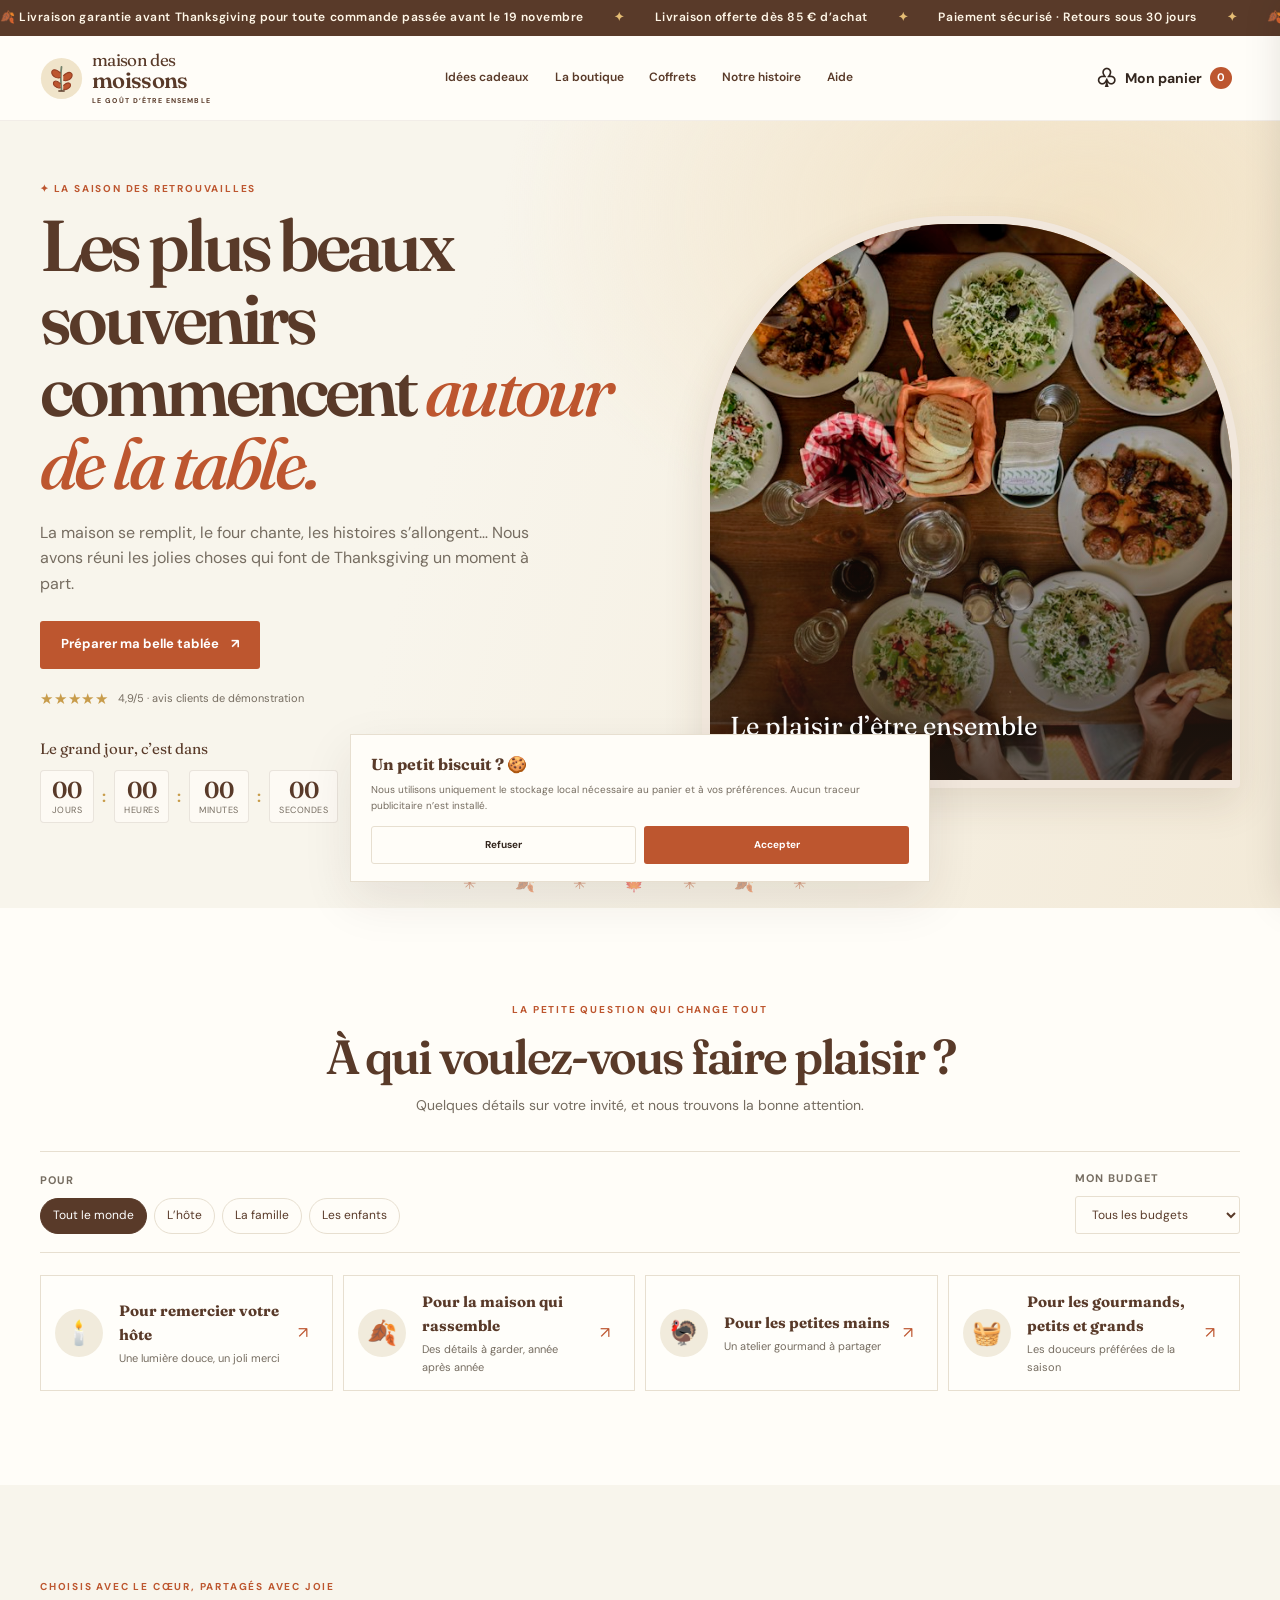
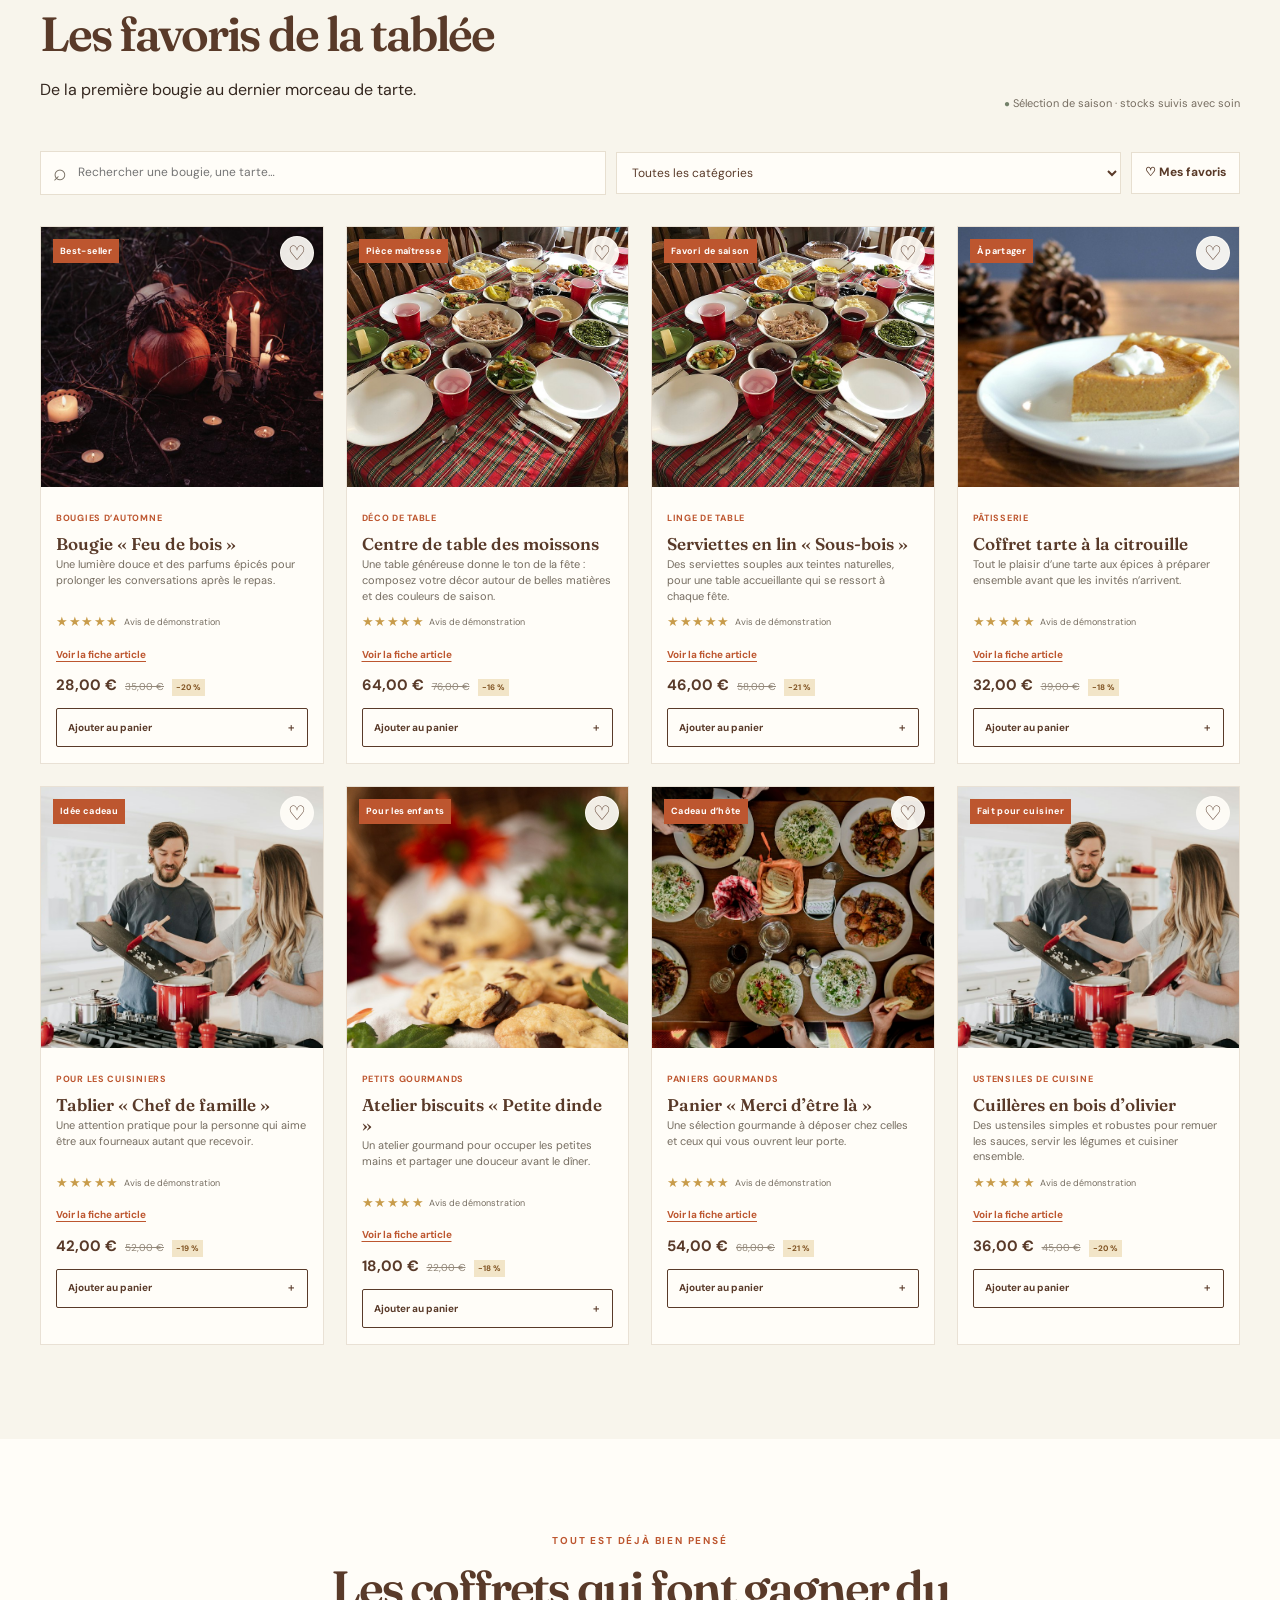
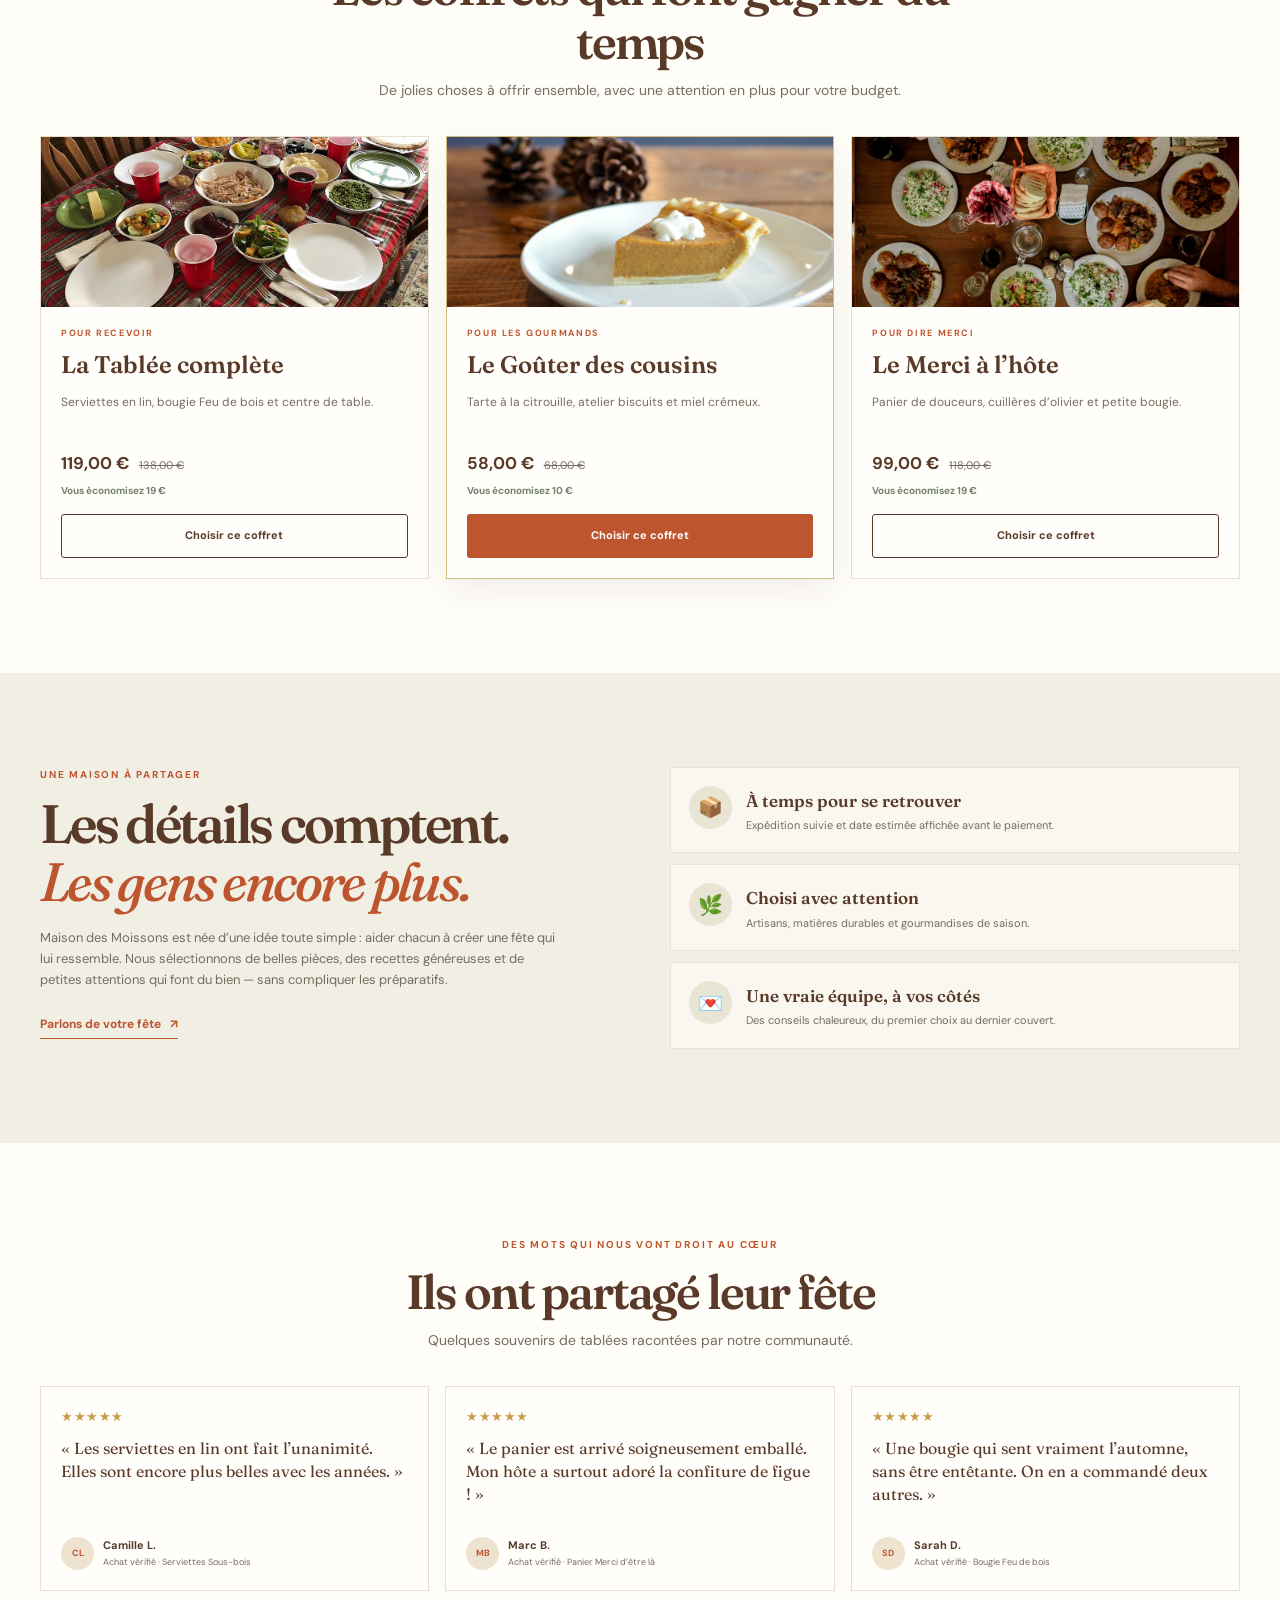
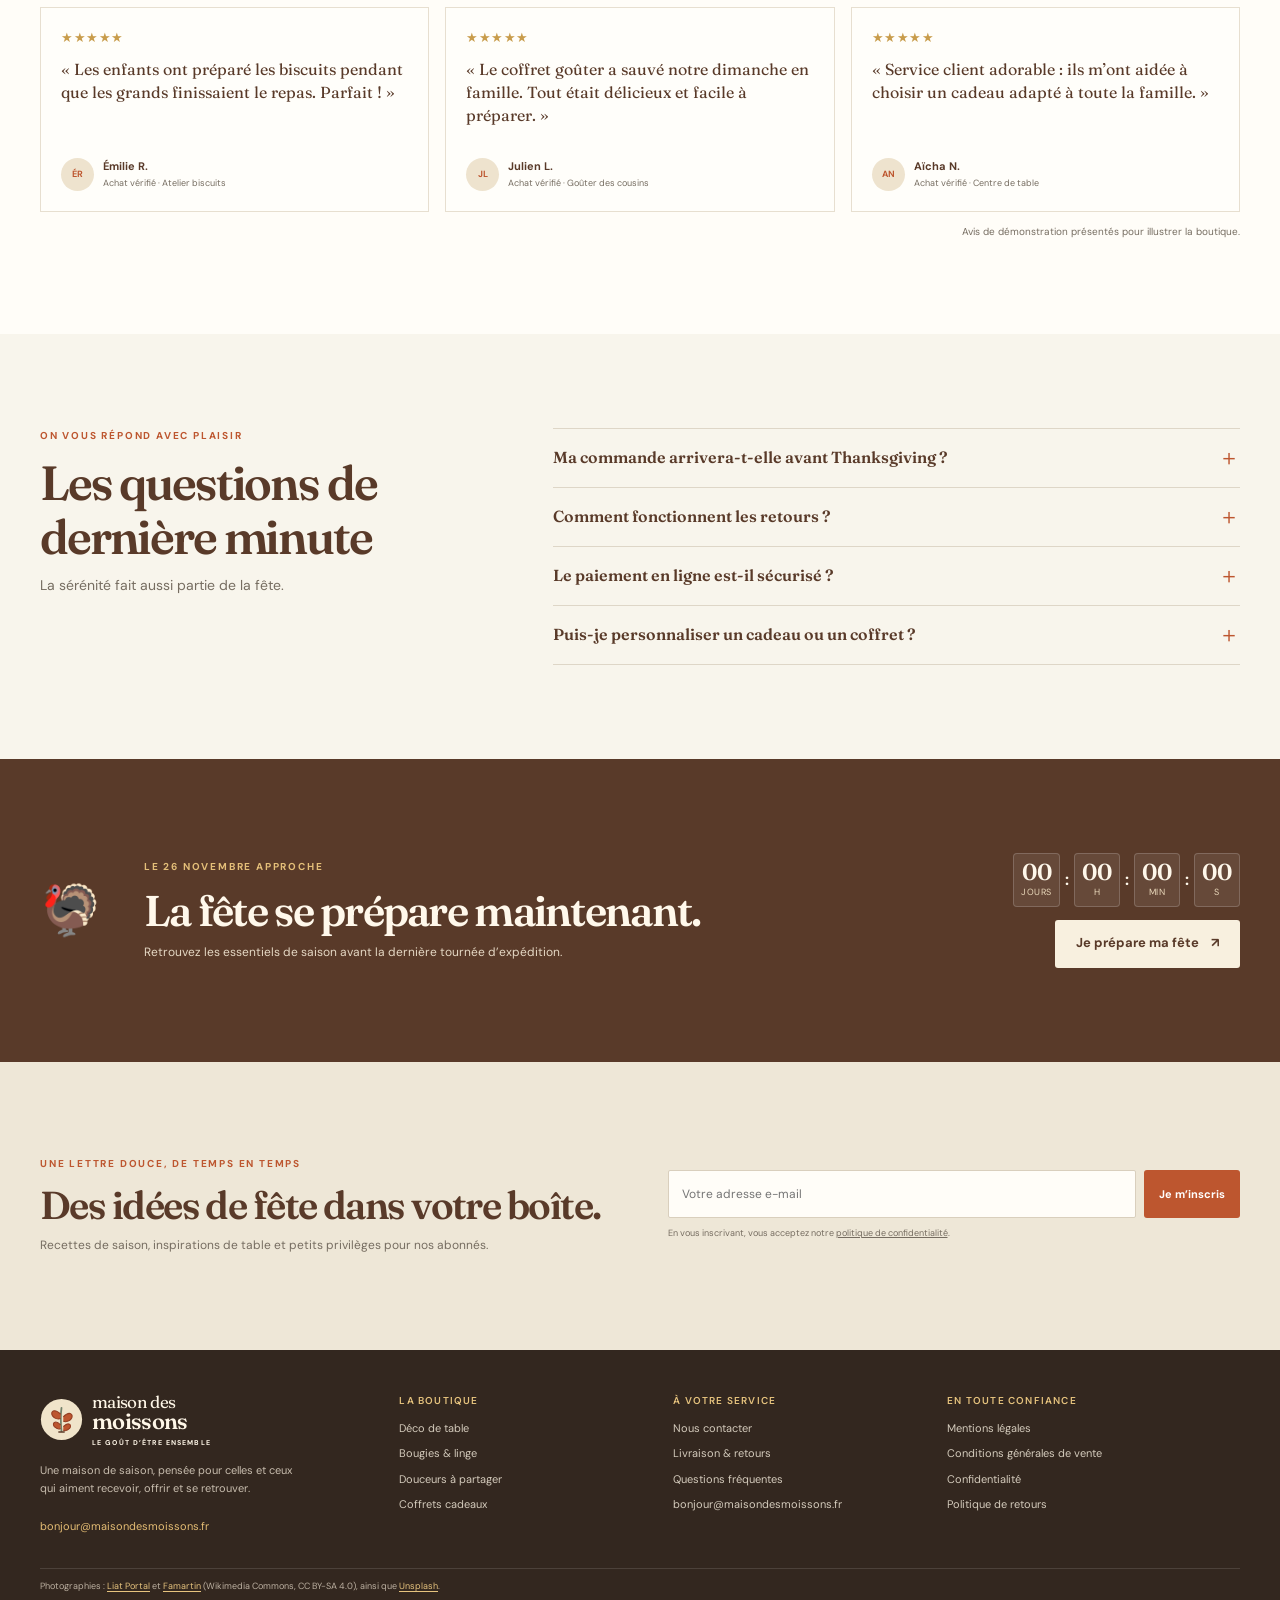
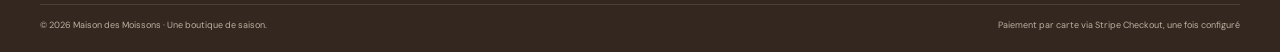
==== index.html @ 3fbe3203 "Site Thanksgiving 1 Co-authored-by: Copilot App <223556219+Copilot@users.noreply.github.com>" ====
<!doctype html>
<html lang="fr">
<head>
  <meta charset="utf-8">
  <meta name="viewport" content="width=device-width, initial-scale=1">
  <meta name="theme-color" content="#f8f5ec">
  <title>Maison des Moissons — Tout pour une belle tablée de Thanksgiving</title>
  <meta name="description" content="Décoration de table, bougies, douceurs et cadeaux d’hôte pour un Thanksgiving chaleureux. Composez votre belle tablée avec Maison des Moissons.">
  <meta property="og:type" content="website">
  <meta property="og:locale" content="fr_FR">
  <meta property="og:title" content="Maison des Moissons — Thanksgiving se fête ensemble">
  <meta property="og:description" content="Les jolies attentions, les saveurs d’automne et tout le plaisir de se retrouver autour de la table.">
  <meta property="og:image" content="assets/images/thanksgiving/repas-partage.jpg">
  <link rel="icon" href="assets/images/logo/moissons.svg" type="image/svg+xml">
  <link rel="preconnect" href="https://fonts.googleapis.com">
  <link rel="preconnect" href="https://fonts.gstatic.com" crossorigin>
  <link href="https://fonts.googleapis.com/css2?family=DM+Sans:wght@400;500;600;700&family=Fraunces:opsz,wght@9..144,500;9..144,600;9..144,700&display=swap" rel="stylesheet">
  <link rel="stylesheet" href="assets/css/style.css">
  <script src="assets/js/catalog.js" defer></script>
  <script src="assets/js/script.js" defer></script>
</head>
<body>
  <a class="skip-link" href="#contenu">Aller au contenu</a>

  <div class="announcement" aria-label="Informations de livraison">
    <div class="announcement-track">
      <span>🍂 Livraison garantie avant Thanksgiving pour toute commande passée avant le 19 novembre</span><span aria-hidden="true">✦</span>
      <span>Livraison offerte dès 85 € d’achat</span><span aria-hidden="true">✦</span>
      <span>Paiement sécurisé · Retours sous 30 jours</span><span aria-hidden="true">✦</span>
      <span>🍂 Livraison garantie avant Thanksgiving pour toute commande passée avant le 19 novembre</span><span aria-hidden="true">✦</span>
      <span>Livraison offerte dès 85 € d’achat</span><span aria-hidden="true">✦</span>
      <span>Paiement sécurisé · Retours sous 30 jours</span><span aria-hidden="true">✦</span>
    </div>
  </div>

  <header class="site-header">
    <div class="header-inner wrap">
      <a class="brand" href="index.html" aria-label="Maison des Moissons, accueil">
        <img src="assets/images/logo/moissons.svg" alt="" width="42" height="42">
        <span class="brand-name">maison des <strong>moissons</strong><small>LE GOÛT D’ÊTRE ENSEMBLE</small></span>
      </a>
      <button class="menu-toggle icon-button" type="button" aria-label="Ouvrir le menu" aria-expanded="false" aria-controls="main-nav">☰</button>
      <nav class="main-nav" id="main-nav" aria-label="Navigation principale">
        <a href="#guide">Idées cadeaux</a>
        <a href="#boutique">La boutique</a>
        <a href="#coffrets">Coffrets</a>
        <a href="#histoire">Notre histoire</a>
        <a href="#faq">Aide</a>
      </nav>
      <button class="cart-trigger" type="button" data-open-cart aria-label="Ouvrir le panier, 0 article">
        <span aria-hidden="true">♧</span><span class="cart-label">Mon panier</span><span class="cart-count" data-cart-count>0</span>
      </button>
    </div>
  </header>

  <main id="contenu">
    <section class="hero section-space" aria-labelledby="hero-title">
      <div class="hero-inner wrap">
        <div class="hero-copy">
          <p class="eyebrow"><span aria-hidden="true">✦</span> LA SAISON DES RETROUVAILLES</p>
          <h1 id="hero-title">Les plus beaux souvenirs commencent <em>autour de la table.</em></h1>
          <p class="hero-lede">La maison se remplit, le four chante, les histoires s’allongent… Nous avons réuni les jolies choses qui font de Thanksgiving un moment à part.</p>
          <a class="button button-primary" href="#boutique">Préparer ma belle tablée <span aria-hidden="true">↗</span></a>
          <div class="hero-proof"><span aria-hidden="true">★★★★★</span><span>4,9/5 · avis clients de démonstration</span></div>
          <div class="countdown-intro">Le grand jour, c’est dans</div>
          <div class="countdown" data-countdown aria-label="Compte à rebours jusqu’au 26 novembre 2026">
            <div><strong data-days>—</strong><span>jours</span></div><b>:</b><div><strong data-hours>—</strong><span>heures</span></div><b>:</b><div><strong data-minutes>—</strong><span>minutes</span></div><b>:</b><div><strong data-seconds>—</strong><span>secondes</span></div>
          </div>
        </div>
        <figure class="hero-art">
          <img src="assets/images/thanksgiving/repas-partage.jpg" alt="Un repas maison disposé au centre d’une table, prêt à être partagé" fetchpriority="high">
          <figcaption><span>Le plaisir d’être ensemble</span><small>Une table, mille souvenirs.</small></figcaption>
        </figure>
      </div>
      <div class="hero-flourish" aria-hidden="true">✳　🍂　✳　🍁　✳　🍂　✳</div>
    </section>

    <section class="gift-guide section-space" id="guide" aria-labelledby="guide-title">
      <div class="wrap">
        <div class="section-heading centered">
          <p class="eyebrow">LA PETITE QUESTION QUI CHANGE TOUT</p>
          <h2 id="guide-title">À qui voulez-vous faire plaisir ?</h2>
          <p>Quelques détails sur votre invité, et nous trouvons la bonne attention.</p>
        </div>
        <div class="guide-filters" aria-label="Filtrer les idées cadeaux">
          <div class="filter-group"><span class="filter-label">Pour</span>
            <div class="filter-pills" role="group" aria-label="Choisir un destinataire">
              <button class="filter-pill is-active" type="button" data-filter-recipient="all" aria-pressed="true">Tout le monde</button>
              <button class="filter-pill" type="button" data-filter-recipient="hote" aria-pressed="false">L’hôte</button>
              <button class="filter-pill" type="button" data-filter-recipient="famille" aria-pressed="false">La famille</button>
              <button class="filter-pill" type="button" data-filter-recipient="enfants" aria-pressed="false">Les enfants</button>
            </div>
          </div>
          <label class="budget-filter" for="budget-filter"><span class="filter-label">Mon budget</span>
            <select id="budget-filter"><option value="all">Tous les budgets</option><option value="25">Jusqu’à 25 €</option><option value="50">Jusqu’à 50 €</option><option value="100">Jusqu’à 100 €</option></select>
          </label>
        </div>
        <div class="guide-grid" id="guide-results" aria-live="polite">
          <a class="guide-card" href="#product-candle" data-recipient="hote" data-price="28"><span class="guide-emoji">🕯️</span><span><strong>Pour remercier votre hôte</strong><small>Une lumière douce, un joli merci</small></span><span class="guide-arrow">↗</span></a>
          <a class="guide-card" href="#product-linen" data-recipient="famille" data-price="46"><span class="guide-emoji">🍂</span><span><strong>Pour la maison qui rassemble</strong><small>Des détails à garder, année après année</small></span><span class="guide-arrow">↗</span></a>
          <a class="guide-card" href="#product-kids" data-recipient="enfants" data-price="18"><span class="guide-emoji">🦃</span><span><strong>Pour les petites mains</strong><small>Un atelier gourmand à partager</small></span><span class="guide-arrow">↗</span></a>
          <a class="guide-card" href="#product-gourmet" data-recipient="hote famille" data-price="78"><span class="guide-emoji">🧺</span><span><strong>Pour les gourmands, petits et grands</strong><small>Les douceurs préférées de la saison</small></span><span class="guide-arrow">↗</span></a>
        </div>
        <p class="filter-empty" hidden>Aucune idée ne correspond à ce budget. Essayez une autre sélection.</p>
      </div>
    </section>

    <section class="shop-section section-space" id="boutique" aria-labelledby="shop-title">
      <div class="wrap">
        <div class="section-heading shop-heading">
          <div><p class="eyebrow">CHOISIS AVEC LE CŒUR, PARTAGÉS AVEC JOIE</p><h2 id="shop-title">Les favoris de la tablée</h2><p>De la première bougie au dernier morceau de tarte.</p></div>
          <span class="stock-note"><span aria-hidden="true">●</span> Sélection de saison · stocks suivis avec soin</span>
        </div>
        <div class="shop-tools">
          <label class="shop-search" for="product-search"><span aria-hidden="true">⌕</span><span class="visually-hidden">Rechercher un article</span><input id="product-search" type="search" placeholder="Rechercher une bougie, une tarte…" autocomplete="off"></label>
          <label class="visually-hidden" for="product-category">Filtrer par catégorie</label>
          <select id="product-category" class="category-filter">
            <option value="all">Toutes les catégories</option>
            <option value="Bougies d’automne">Bougies d’automne</option>
            <option value="Déco de table">Déco de table</option>
            <option value="Linge de table">Linge de table</option>
            <option value="Pâtisserie">Pâtisserie</option>
            <option value="Pour les cuisiniers">Pour les cuisiniers</option>
            <option value="Petits gourmands">Petits gourmands</option>
            <option value="Paniers gourmands">Paniers gourmands</option>
            <option value="Ustensiles de cuisine">Ustensiles de cuisine</option>
          </select>
          <button class="wishlist-filter" type="button" data-toggle-wishlist aria-pressed="false">♡ <span data-wishlist-count>Mes favoris</span></button>
        </div>
        <div class="product-grid" data-product-grid></div>
        <p class="filter-empty" data-product-empty hidden>Aucun article ne correspond à votre recherche.</p>
      </div>
    </section>

    <section class="bundles-section section-space" id="coffrets" aria-labelledby="bundles-title">
      <div class="wrap">
        <div class="section-heading centered"><p class="eyebrow">TOUT EST DÉJÀ BIEN PENSÉ</p><h2 id="bundles-title">Les coffrets qui font gagner du temps</h2><p>De jolies choses à offrir ensemble, avec une attention en plus pour votre budget.</p></div>
        <div class="bundle-grid">
          <article class="bundle-card"><div class="bundle-art"><img src="assets/images/thanksgiving/table-repas.jpg" alt="Une table de fête dressée pour recevoir" loading="lazy"></div><div class="bundle-content"><p class="eyebrow">POUR RECEVOIR</p><h3>La Tablée complète</h3><p>Serviettes en lin, bougie Feu de bois et centre de table.</p><div class="bundle-price"><strong>119,00 €</strong><del>138,00 €</del><span>Vous économisez 19 €</span></div><button class="button button-outline" data-add-to-cart="bundle-table" type="button">Choisir ce coffret</button></div></article>
          <article class="bundle-card bundle-featured"><div class="bundle-art"><img src="assets/images/thanksgiving/tarte-potiron.jpg" alt="Part de tarte à la citrouille" loading="lazy"></div><div class="bundle-content"><p class="eyebrow">POUR LES GOURMANDS</p><h3>Le Goûter des cousins</h3><p>Tarte à la citrouille, atelier biscuits et miel crémeux.</p><div class="bundle-price"><strong>58,00 €</strong><del>68,00 €</del><span>Vous économisez 10 €</span></div><button class="button button-primary" data-add-to-cart="bundle-gourmet" type="button">Choisir ce coffret</button></div></article>
          <article class="bundle-card"><div class="bundle-art"><img src="assets/images/thanksgiving/repas-partage.jpg" alt="Un repas partagé à la maison" loading="lazy"></div><div class="bundle-content"><p class="eyebrow">POUR DIRE MERCI</p><h3>Le Merci à l’hôte</h3><p>Panier de douceurs, cuillères d’olivier et petite bougie.</p><div class="bundle-price"><strong>99,00 €</strong><del>118,00 €</del><span>Vous économisez 19 €</span></div><button class="button button-outline" data-add-to-cart="bundle-host" type="button">Choisir ce coffret</button></div></article>
        </div>
      </div>
    </section>

    <section class="why-section section-space" id="histoire" aria-labelledby="why-title">
      <div class="wrap why-inner">
        <div class="why-copy"><p class="eyebrow">UNE MAISON À PARTAGER</p><h2 id="why-title">Les détails comptent.<br><em>Les gens encore plus.</em></h2><p>Maison des Moissons est née d’une idée toute simple : aider chacun à créer une fête qui lui ressemble. Nous sélectionnons de belles pièces, des recettes généreuses et de petites attentions qui font du bien — sans compliquer les préparatifs.</p><a href="contact.html" class="text-link">Parlons de votre fête <span aria-hidden="true">↗</span></a></div>
        <div class="why-points">
          <article><span class="why-icon" aria-hidden="true">📦</span><div><h3>À temps pour se retrouver</h3><p>Expédition suivie et date estimée affichée avant le paiement.</p></div></article>
          <article><span class="why-icon" aria-hidden="true">🌿</span><div><h3>Choisi avec attention</h3><p>Artisans, matières durables et gourmandises de saison.</p></div></article>
          <article><span class="why-icon" aria-hidden="true">💌</span><div><h3>Une vraie équipe, à vos côtés</h3><p>Des conseils chaleureux, du premier choix au dernier couvert.</p></div></article>
        </div>
      </div>
    </section>

    <section class="reviews-section section-space" id="avis" aria-labelledby="reviews-title">
      <div class="wrap">
        <div class="section-heading centered"><p class="eyebrow">DES MOTS QUI NOUS VONT DROIT AU CŒUR</p><h2 id="reviews-title">Ils ont partagé leur fête</h2><p>Quelques souvenirs de tablées racontées par notre communauté.</p></div>
        <div class="reviews-grid">
          <article class="review-card"><div class="rating" aria-label="5 étoiles sur 5">★★★★★</div><blockquote>« Les serviettes en lin ont fait l’unanimité. Elles sont encore plus belles avec les années. »</blockquote><p class="review-author"><span>CL</span> Camille L. <small>Achat vérifié · Serviettes Sous-bois</small></p></article>
          <article class="review-card"><div class="rating" aria-label="5 étoiles sur 5">★★★★★</div><blockquote>« Le panier est arrivé soigneusement emballé. Mon hôte a surtout adoré la confiture de figue ! »</blockquote><p class="review-author"><span>MB</span> Marc B. <small>Achat vérifié · Panier Merci d’être là</small></p></article>
          <article class="review-card"><div class="rating" aria-label="5 étoiles sur 5">★★★★★</div><blockquote>« Une bougie qui sent vraiment l’automne, sans être entêtante. On en a commandé deux autres. »</blockquote><p class="review-author"><span>SD</span> Sarah D. <small>Achat vérifié · Bougie Feu de bois</small></p></article>
          <article class="review-card"><div class="rating" aria-label="5 étoiles sur 5">★★★★★</div><blockquote>« Les enfants ont préparé les biscuits pendant que les grands finissaient le repas. Parfait ! »</blockquote><p class="review-author"><span>ÉR</span> Émilie R. <small>Achat vérifié · Atelier biscuits</small></p></article>
          <article class="review-card"><div class="rating" aria-label="5 étoiles sur 5">★★★★★</div><blockquote>« Le coffret goûter a sauvé notre dimanche en famille. Tout était délicieux et facile à préparer. »</blockquote><p class="review-author"><span>JL</span> Julien L. <small>Achat vérifié · Goûter des cousins</small></p></article>
          <article class="review-card"><div class="rating" aria-label="5 étoiles sur 5">★★★★★</div><blockquote>« Service client adorable : ils m’ont aidée à choisir un cadeau adapté à toute la famille. »</blockquote><p class="review-author"><span>AN</span> Aïcha N. <small>Achat vérifié · Centre de table</small></p></article>
        </div>
        <p class="review-disclaimer">Avis de démonstration présentés pour illustrer la boutique.</p>
      </div>
    </section>

    <section class="faq-section section-space" id="faq" aria-labelledby="faq-title">
      <div class="wrap faq-wrap">
        <div class="section-heading"><p class="eyebrow">ON VOUS RÉPOND AVEC PLAISIR</p><h2 id="faq-title">Les questions de dernière minute</h2><p>La sérénité fait aussi partie de la fête.</p></div>
        <div class="faq-list">
          <details><summary>Ma commande arrivera-t-elle avant Thanksgiving ?<span aria-hidden="true">＋</span></summary><p>Pour la France métropolitaine, les articles en stock commandés avant le 19 novembre 2026 sont préparés pour une livraison avant le jeudi 26 novembre. Vous recevez un lien de suivi dès l’expédition. La date estimée et les éventuelles exceptions sont toujours précisées avant la validation de commande.</p></details>
          <details><summary>Comment fonctionnent les retours ?<span aria-hidden="true">＋</span></summary><p>Vous disposez de 30 jours après réception pour demander un retour des articles non utilisés et dans leur emballage d’origine. Les articles personnalisés et les denrées descellées ne peuvent pas être repris. Consultez notre <a href="retours.html">politique de retours</a>.</p></details>
          <details><summary>Le paiement en ligne est-il sécurisé ?<span aria-hidden="true">＋</span></summary><p>Aucun paiement réel n’est collecté pour le moment : les articles, les tarifs et les opérations de commande doivent d’abord être confirmés. Une fois activé, le règlement s’effectuera sur une page Stripe Checkout sécurisée ; les coordonnées de carte ne seront pas saisies sur cette vitrine.</p></details>
          <details><summary>Puis-je personnaliser un cadeau ou un coffret ?<span aria-hidden="true">＋</span></summary><p>Oui, certaines pièces peuvent être accompagnées d’un petit mot manuscrit. Écrivez-nous depuis la <a href="contact.html">page contact</a> en indiquant le coffret et le texte souhaité ; nous vous confirmerons les options disponibles.</p></details>
        </div>
      </div>
    </section>

    <section class="last-call section-space" aria-labelledby="last-call-title">
      <div class="wrap last-call-inner">
        <span class="last-call-emoji" aria-hidden="true">🦃</span>
        <div><p class="eyebrow">LE 26 NOVEMBRE APPROCHE</p><h2 id="last-call-title">La fête se prépare maintenant.</h2><p>Retrouvez les essentiels de saison avant la dernière tournée d’expédition.</p></div>
        <div class="last-call-action"><div class="countdown countdown-compact" data-countdown aria-label="Compte à rebours jusqu’au 26 novembre 2026"><div><strong data-days>—</strong><span>jours</span></div><b>:</b><div><strong data-hours>—</strong><span>h</span></div><b>:</b><div><strong data-minutes>—</strong><span>min</span></div><b>:</b><div><strong data-seconds>—</strong><span>s</span></div></div><a class="button button-cream" href="#boutique">Je prépare ma fête <span aria-hidden="true">↗</span></a></div>
      </div>
    </section>

    <section class="newsletter-section section-space" id="newsletter" aria-labelledby="newsletter-title">
      <div class="wrap newsletter-inner"><div><p class="eyebrow">UNE LETTRE DOUCE, DE TEMPS EN TEMPS</p><h2 id="newsletter-title">Des idées de fête dans votre boîte.</h2><p>Recettes de saison, inspirations de table et petits privilèges pour nos abonnés.</p></div><form class="newsletter-form" data-newsletter-form><label class="visually-hidden" for="newsletter-email">Votre adresse e-mail</label><input id="newsletter-email" type="email" name="email" placeholder="Votre adresse e-mail" autocomplete="email" required><button class="button button-primary" type="submit">Je m’inscris</button><small data-form-status aria-live="polite">En vous inscrivant, vous acceptez notre <a href="confidentialite.html">politique de confidentialité</a>.</small></form></div>
    </section>
  </main>

  <footer class="site-footer">
    <div class="wrap footer-main">
      <div class="footer-brand"><a class="brand brand-inverse" href="index.html"><img src="assets/images/logo/moissons.svg" alt="" width="42" height="42"><span class="brand-name">maison des <strong>moissons</strong><small>LE GOÛT D’ÊTRE ENSEMBLE</small></span></a><p>Une maison de saison, pensée pour celles et ceux qui aiment recevoir, offrir et se retrouver.</p><a href="mailto:bonjour@maisondesmoissons.fr">bonjour@maisondesmoissons.fr</a></div>
      <div class="footer-links"><h2>La boutique</h2><a href="#boutique">Déco de table</a><a href="#boutique">Bougies & linge</a><a href="#boutique">Douceurs à partager</a><a href="#coffrets">Coffrets cadeaux</a></div>
      <div class="footer-links"><h2>À votre service</h2><a href="contact.html">Nous contacter</a><a href="retours.html">Livraison & retours</a><a href="#faq">Questions fréquentes</a><a href="mailto:bonjour@maisondesmoissons.fr">bonjour@maisondesmoissons.fr</a></div>
      <div class="footer-links"><h2>En toute confiance</h2><a href="mentions-legales.html">Mentions légales</a><a href="cgv.html">Conditions générales de vente</a><a href="confidentialite.html">Confidentialité</a><a href="retours.html">Politique de retours</a></div>
    </div>
    <div class="wrap photo-credits"><span>Photographies : <a href="https://commons.wikimedia.org/wiki/File:Liat_Portal_for_Foodie_Disorder_-_Thanksgiving_dinner_spread.jpg" target="_blank" rel="noreferrer">Liat Portal</a> et <a href="https://commons.wikimedia.org/wiki/File:2019-11-28_14_40_55_A_dinner_table_laid_out_for_Thanksgiving_Dinner_in_the_Parkway_Village_section_of_Ewing_Township,_Mercer_County,_New_Jersey.jpg" target="_blank" rel="noreferrer">Famartin</a> (Wikimedia Commons, CC BY-SA 4.0), ainsi que <a href="https://unsplash.com/license" target="_blank" rel="noreferrer">Unsplash</a>.</span></div>
    <div class="wrap footer-bottom"><span>© 2026 Maison des Moissons · Une boutique de saison.</span><span>Paiement par carte via Stripe Checkout, une fois configuré</span></div>
  </footer>

  <div class="drawer-backdrop" data-drawer-backdrop hidden></div>
  <aside class="cart-drawer" id="cart-drawer" data-cart-drawer aria-labelledby="cart-title" aria-hidden="true" inert>
    <div class="drawer-header"><div><p class="eyebrow">VOTRE FÊTE PREND FORME</p><h2 id="cart-title">Votre panier <span data-drawer-count>(0)</span></h2></div><button type="button" class="icon-button drawer-close" data-close-cart aria-label="Fermer le panier">×</button></div>
    <div class="shipping-progress"><p data-shipping-message>Plus que 85 € pour profiter de la livraison offerte.</p><div class="progress-track"><span data-shipping-progress></span></div></div>
    <div class="cart-items" data-cart-items><div class="empty-cart"><span aria-hidden="true">🧺</span><h3>Votre panier attend ses premières trouvailles.</h3><p>Quelques jolis détails, et la fête peut commencer.</p><button type="button" class="button button-outline" data-close-cart>Découvrir la boutique</button></div></div>
    <div class="cart-options" data-cart-options hidden>
      <label class="gift-option"><input type="checkbox" data-gift-wrap><span>🎁 Ajouter un emballage cadeau <small>+ 4,90 € · emballage soigné pour votre commande</small></span></label>
      <form class="promo-form" data-promo-form><label for="promo-code">Vous avez un code ? <a href="#newsletter" data-open-promo>Recevoir le code de bienvenue</a></label><div><input id="promo-code" name="promo" placeholder="Votre code de bienvenue" autocomplete="off"><button type="submit">Appliquer</button></div><small data-promo-status aria-live="polite"></small></form>
      <div class="cart-totals"><p><span>Sous-total</span><strong data-cart-subtotal>0,00 €</strong></p><p data-discount-row hidden><span>Remise <span data-applied-code></span></span><strong data-cart-discount>−0,00 €</strong></p><p><span>Livraison</span><strong data-cart-shipping>Calculée à l’étape suivante</strong></p><p class="total-row"><span>Total estimé</span><strong data-cart-total>0,00 €</strong></p></div>
      <button class="button button-primary checkout-button" type="button" data-checkout>Continuer ma commande <span aria-hidden="true">→</span></button>
      <p class="checkout-note">Le paiement restera désactivé jusqu’à la vérification des articles, des tarifs et des modalités de commande.</p>
      <p class="secure-note">🔒 Vos données restent protégées</p>
    </div>
  </aside>

  <div class="product-modal" data-product-modal hidden>
    <div class="product-modal-backdrop" data-close-product></div>
    <section class="product-modal-card" role="dialog" aria-modal="true" aria-labelledby="product-modal-title">
      <button class="icon-button product-modal-close" type="button" data-close-product aria-label="Fermer la fiche article">×</button>
      <div class="product-modal-content" data-product-modal-content></div>
    </section>
  </div>

  <div class="checkout-modal" data-checkout-modal hidden>
    <div class="checkout-modal-backdrop" data-close-checkout></div>
    <section class="checkout-modal-card" role="dialog" aria-modal="true" aria-labelledby="checkout-title">
      <button class="icon-button checkout-modal-close" type="button" data-close-checkout aria-label="Fermer le récapitulatif">×</button>
      <p class="eyebrow">VOTRE COMMANDE, EN TOUTE SÉRÉNITÉ</p>
      <h2 id="checkout-title">Récapitulatif de paiement</h2>
      <div class="checkout-summary" data-checkout-summary></div>
      <div class="payment-methods" aria-label="Paiement par carte bancaire via Stripe">
        <span>Visa</span><span>Mastercard</span><span>Amex</span><span>Apple Pay*</span>
      </div>
      <p class="checkout-provider-note">*Les moyens proposés dans la fenêtre sécurisée dépendent du pays et des réglages de la boutique.</p>
      <p class="checkout-error" data-checkout-error role="status" aria-live="polite" hidden></p>
      <button class="button button-primary checkout-button" type="button" data-start-checkout>Continuer vers le paiement sécurisé ↗</button>
      <p class="checkout-note">Lorsque la boutique sera configurée, vos coordonnées et le paiement seront saisis chez Stripe. Aucune donnée de carte n’est saisie sur cette page.</p>
    </section>
  </div>

  <div class="promo-modal" data-promo-modal hidden>
    <div class="modal-backdrop" data-close-promo></div>
    <section class="promo-card" role="dialog" aria-modal="true" aria-labelledby="promo-title" aria-describedby="promo-description">
      <button class="icon-button promo-close" type="button" data-close-promo aria-label="Fermer la fenêtre">×</button>
      <span class="promo-illustration" aria-hidden="true">🍂</span><p class="eyebrow">UN PETIT MERCI DE NOTRE PART</p>
      <h2 id="promo-title">Un premier Thanksgiving à <em>−10 %</em></h2><p id="promo-description">Laissez-nous votre adresse e-mail et recevez votre code de bienvenue pour vos trouvailles de saison.</p>
      <form data-promo-signup><label class="visually-hidden" for="promo-email">Votre adresse e-mail</label><input id="promo-email" type="email" name="email" placeholder="Votre adresse e-mail" autocomplete="email" required><button class="button button-primary" type="submit">Recevoir mon code</button><small data-promo-signup-status aria-live="polite">Démonstration : cette vitrine ne transmet pas les adresses e-mail.</small></form>
    </section>
  </div>

  <div class="cookie-banner" data-cookie-banner hidden role="region" aria-label="Choix des cookies"><div><strong>Un petit biscuit ? 🍪</strong><p>Nous utilisons uniquement le stockage local nécessaire au panier et à vos préférences. Aucun traceur publicitaire n’est installé.</p></div><div class="cookie-actions"><button type="button" class="button button-cookie-secondary" data-cookie-choice="refuse">Refuser</button><button type="button" class="button button-primary" data-cookie-choice="accept">Accepter</button></div></div>
  <div class="toast" data-toast role="status" aria-live="polite"></div>
  <div class="mobile-buy-bar"><button type="button" class="button button-primary" data-open-cart>Voir mon panier <span data-mobile-cart-count>0</span> · <span data-mobile-cart-total>0,00 €</span></button></div>
</body>
</html>
---- assets/css/style.css ----
:root {
  color-scheme: light;
  --cream: #f8f5ec;
  --paper: #fffdf8;
  --paper-deep: #eee7d7;
  --ink: #33261e;
  --brown: #593a29;
  --muted: #766d61;
  --orange: #bd562f;
  --orange-deep: #943d22;
  --gold: #c89c4b;
  --sage: #73816a;
  --line: #e7dfd0;
  --serif: "Fraunces", Georgia, serif;
  --sans: "DM Sans", Arial, sans-serif;
  --shadow: 0 18px 48px rgb(51 38 30 / 9%);
}

*, *::before, *::after { box-sizing: border-box; }
html { scroll-behavior: smooth; scroll-padding-top: 100px; }
body { margin: 0; background: var(--paper); color: var(--ink); font-family: var(--sans); font-size: 16px; line-height: 1.6; -webkit-font-smoothing: antialiased; }
body.drawer-open, body.modal-open { overflow: hidden; }
img { display: block; max-width: 100%; }
a { color: inherit; text-decoration: none; }
button, input, select { font: inherit; }
button { color: inherit; }
button:focus-visible, a:focus-visible, input:focus-visible, select:focus-visible, summary:focus-visible { outline: 3px solid var(--gold); outline-offset: 3px; }
[hidden] { display: none !important; }
.wrap { width: min(100% - 40px, 1200px); margin-inline: auto; }
.section-space { padding-block: 76px; }
.visually-hidden { position: absolute; width: 1px; height: 1px; padding: 0; margin: -1px; overflow: hidden; clip: rect(0, 0, 0, 0); white-space: nowrap; border: 0; }
.skip-link { position: fixed; top: 8px; left: 8px; z-index: 1000; padding: 10px 14px; background: var(--paper); transform: translateY(-160%); }
.skip-link:focus { transform: translateY(0); }
.announcement { overflow: hidden; background: var(--brown); color: #fff7e8; font-size: 11px; font-weight: 600; letter-spacing: .045em; }
.announcement-track { display: flex; align-items: center; justify-content: flex-start; gap: 30px; width: max-content; min-height: 36px; white-space: nowrap; animation: marquee 38s linear infinite; }
.announcement-track > span:nth-child(even) { color: #e5bd74; }
.announcement:hover .announcement-track { animation-play-state: paused; }
@keyframes marquee { to { transform: translateX(-50%); } }
.site-header { position: sticky; z-index: 20; top: 0; border-bottom: 1px solid rgb(89 58 41 / 8%); background: rgb(255 253 248 / 95%); backdrop-filter: blur(16px); }
.header-inner { display: flex; min-height: 76px; align-items: center; justify-content: space-between; gap: 14px; }
.brand { display: inline-flex; flex: 0 0 auto; align-items: center; gap: 9px; }
.brand img { width: 38px; height: 38px; }
.brand-name { display: grid; color: var(--brown); font-family: var(--serif); font-size: 16px; line-height: 1.05; letter-spacing: -.04em; }
.brand-name strong { font-size: 21px; font-weight: 600; }
.brand-name small { padding-top: 5px; font-family: var(--sans); font-size: 7px; font-weight: 700; letter-spacing: .16em; }
.main-nav { position: absolute; top: 100%; right: 0; left: 0; display: none; padding: 12px 20px 20px; border-bottom: 1px solid var(--line); background: var(--paper); box-shadow: var(--shadow); }
.main-nav.is-open { display: grid; }
.main-nav a { padding: 11px 2px; color: var(--brown); font-size: 14px; font-weight: 600; }
.main-nav a:hover, .footer-links a:hover { color: var(--orange); }
.icon-button { display: inline-grid; width: 42px; height: 42px; place-items: center; border: 1px solid var(--line); border-radius: 50%; background: var(--paper); cursor: pointer; }
.menu-toggle { order: 2; font-size: 19px; }
.cart-trigger { order: 3; display: inline-flex; min-height: 42px; align-items: center; gap: 8px; padding: 5px 8px; border: 0; background: transparent; cursor: pointer; font-size: 14px; font-weight: 700; }
.cart-trigger > span:first-child { font-size: 25px; line-height: 1; }
.cart-count { display: grid; min-width: 22px; height: 22px; place-items: center; padding-inline: 5px; border-radius: 50%; background: var(--orange); color: white; font-size: 11px; }
.hero { position: relative; overflow: hidden; padding-block: 48px 76px; background: radial-gradient(ellipse at 85% 12%, #f2e2c5 0, transparent 38%), linear-gradient(105deg, #f8f5ec 35%, #f3ead8 100%); }
.hero-inner { display: grid; grid-template-columns: minmax(0, 1fr); align-items: center; gap: 32px; }
.hero-copy { position: relative; z-index: 1; width: 100%; max-width: 600px; min-width: 0; }
.eyebrow { margin: 0 0 13px; color: var(--orange); font-size: 10px; font-weight: 700; letter-spacing: .18em; line-height: 1.5; }
.hero h1, h2, h3 { font-family: var(--serif); font-weight: 600; }
.hero h1 { width: 100%; max-width: 100%; margin: 0; color: var(--brown); font-size: clamp(34px, 9.5vw, 70px); letter-spacing: -.055em; line-height: 1.01; overflow-wrap: break-word; }
.hero h1 em, .why-copy h2 em, .promo-card h2 em { color: var(--orange); font-weight: 500; }
.hero-lede { width: 100%; max-width: 500px; margin: 20px 0 24px; color: var(--muted); font-size: 15px; }
.button { display: inline-flex; min-height: 48px; align-items: center; justify-content: center; gap: 12px; padding: 12px 20px; border: 1px solid transparent; border-radius: 3px; cursor: pointer; font-size: 13px; font-weight: 700; transition: background .2s, color .2s, transform .2s, box-shadow .2s; }
.button:hover { transform: translateY(-2px); }
.button-primary { background: var(--orange); color: #fff; }
.button-primary:hover { background: var(--orange-deep); box-shadow: 0 8px 20px rgb(148 61 34 / 18%); }
.button-outline { border-color: var(--brown); background: transparent; color: var(--brown); }
.button-outline:hover { background: var(--brown); color: white; }
.hero-proof { display: flex; align-items: center; gap: 9px; margin-top: 18px; color: var(--muted); font-size: 11px; }
.hero-proof > span:first-child { color: var(--gold); font-size: 15px; letter-spacing: .05em; }
.countdown-intro { margin-top: 26px; color: var(--brown); font-family: var(--serif); font-size: 15px; }
.countdown { display: flex; align-items: center; gap: 8px; margin-top: 9px; }
.countdown > div { display: grid; min-width: 54px; justify-items: center; padding: 7px 9px 5px; border: 1px solid rgb(89 58 41 / 12%); border-radius: 4px; background: rgb(255 253 248 / 70%); }
.countdown strong { color: var(--brown); font-family: var(--serif); font-size: 23px; font-weight: 600; line-height: 1.1; }
.countdown span { color: var(--muted); font-size: 9px; text-transform: uppercase; letter-spacing: .06em; }
.countdown > b { color: var(--gold); font-size: 16px; }
.hero-art { position: relative; min-height: 325px; overflow: hidden; isolation: isolate; border: 8px solid rgb(255 253 248 / 72%); border-radius: 46% 46% 5px 5px; background: linear-gradient(165deg, #ddc78d 0%, #f1d5a4 42%, #9b5738 100%); box-shadow: 0 16px 40px rgb(88 54 31 / 12%); }
.art-sun { position: absolute; top: 16%; right: 13%; width: 80px; height: 80px; border-radius: 50%; background: #f9eac1; box-shadow: 0 0 0 18px rgb(249 234 193 / 20%), 0 0 50px #f9eac1; }
.table-setting { position: absolute; right: -8%; bottom: 0; left: -8%; height: 44%; border-radius: 50% 50% 0 0; background: linear-gradient(180deg, #795139 0%, #4b3023 100%); box-shadow: 0 -7px 0 #b77e4b; }
.table-runner { position: absolute; top: -1%; left: 36%; width: 29%; height: 100%; background: #c38a55; clip-path: polygon(18% 0, 82% 0, 100% 100%, 0 100%); opacity: .9; }
.place { position: absolute; top: 23%; display: grid; place-items: center; width: 73px; height: 73px; border-radius: 50%; background: #f6edd8; box-shadow: 0 5px 6px rgb(37 22 14 / 28%); }
.place-left { left: 15%; transform: rotate(-15deg); }.place-right { right: 12%; transform: rotate(12deg); }
.plate { position: absolute; width: 82%; height: 82%; border: 2px solid #cbbd9e; border-radius: 50%; }
.plate-small { width: 55%; height: 55%; background: #fff9ec; }
.table-feast { position: absolute; top: 15%; left: 43%; display: grid; width: 67px; height: 67px; place-items: center; border-radius: 50%; background: #f8f1e0; font-size: 35px; box-shadow: 0 3px 8px rgb(40 24 15 / 28%); }
.table-vase { position: absolute; bottom: 86%; left: 44%; z-index: 2; display: flex; align-items: end; font-size: 31px; }
.table-vase span:nth-child(2) { margin-inline: -14px; transform: translateY(-16px); }
.table-gourds { position: absolute; right: 32%; bottom: 12%; font-size: 28px; }.table-gourds span { font-size: 18px; }
.table-candle { position: absolute; z-index: 3; bottom: 20%; font-size: 29px; filter: drop-shadow(0 0 7px #f4bc57); }.candle-one { left: 28%; }.candle-two { right: 21%; }
.art-leaf { position: absolute; z-index: 2; font-size: 39px; filter: drop-shadow(0 4px 3px rgb(71 45 26 / 15%)); }
.leaf-one { top: 15%; left: 15%; transform: rotate(-28deg); }.leaf-two { top: 39%; right: 6%; font-size: 32px; }.leaf-three { top: 51%; left: 5%; font-size: 27px; transform: rotate(35deg); }
.art-turkey { position: absolute; z-index: 3; top: 39%; left: 42%; font-size: 35px; transform: rotate(-7deg); }
.art-note { position: absolute; z-index: 4; padding: 8px 11px; border-radius: 2px; background: var(--paper); color: var(--brown); font-family: var(--serif); font-size: 11px; line-height: 1.3; box-shadow: 0 3px 12px rgb(51 38 30 / 10%); }
.note-top { top: 15%; right: 7%; transform: rotate(5deg); }.note-bottom { bottom: 6%; left: 8%; transform: rotate(-4deg); }
.hero-flourish { position: absolute; right: -10px; bottom: 12px; left: -10px; color: var(--orange); opacity: .52; text-align: center; letter-spacing: .7em; }
.section-heading { margin-bottom: 32px; }
.section-heading h2 { margin: 0; color: var(--brown); font-size: clamp(32px, 6vw, 48px); letter-spacing: -.045em; line-height: 1.12; }
.section-heading > p:not(.eyebrow) { margin: 10px 0 0; color: var(--muted); font-size: 14px; }
.section-heading.centered { max-width: 670px; margin-inline: auto; margin-bottom: 35px; text-align: center; }
.gift-guide { background: var(--paper); }
.guide-filters { display: flex; flex-wrap: wrap; align-items: end; justify-content: space-between; gap: 18px; padding: 18px 0; border-block: 1px solid var(--line); }
.filter-label { display: block; margin-bottom: 8px; color: var(--muted); font-size: 11px; font-weight: 700; letter-spacing: .09em; text-transform: uppercase; }
.filter-pills { display: flex; flex-wrap: wrap; gap: 7px; }
.filter-pill { min-height: 36px; padding: 7px 12px; border: 1px solid var(--line); border-radius: 30px; background: transparent; color: var(--brown); cursor: pointer; font-size: 12px; transition: .2s; }
.filter-pill:hover, .filter-pill.is-active { border-color: var(--brown); background: var(--brown); color: white; }
.budget-filter select { min-width: 165px; min-height: 38px; padding: 7px 30px 7px 12px; border: 1px solid var(--line); border-radius: 3px; background: var(--paper); color: var(--brown); font-size: 12px; }
.guide-grid { display: grid; gap: 10px; margin-top: 22px; }
.guide-card { display: grid; min-height: 86px; grid-template-columns: 52px 1fr 20px; align-items: center; gap: 12px; padding: 14px; border: 1px solid var(--line); background: #fffefa; transition: .2s; }
.guide-card:hover { border-color: var(--gold); box-shadow: 0 9px 20px rgb(51 38 30 / 6%); transform: translateY(-2px); }
.guide-emoji { display: grid; width: 48px; height: 48px; place-items: center; border-radius: 50%; background: #f1ebdc; font-size: 24px; }
.guide-card strong, .guide-card small { display: block; }.guide-card strong { color: var(--brown); font-family: var(--serif); font-size: 15px; }.guide-card small { margin-top: 3px; color: var(--muted); font-size: 11px; }.guide-arrow { color: var(--orange); }
.filter-empty { margin: 25px 0 0; color: var(--muted); text-align: center; }
.shop-section { background: var(--cream); }
.shop-heading { display: flex; flex-wrap: wrap; align-items: end; justify-content: space-between; gap: 14px; }
.shop-heading .section-heading { margin-bottom: 0; }
.stock-note { padding-bottom: 6px; color: var(--muted); font-size: 11px; }.stock-note span { color: var(--sage); font-size: 10px; }
.product-grid { display: grid; grid-template-columns: repeat(2, minmax(0, 1fr)); gap: 12px; margin-top: 31px; }
.product-card { overflow: hidden; border: 1px solid #e9e1d5; background: var(--paper); transition: transform .25s, box-shadow .25s; }
.product-card:hover { box-shadow: 0 15px 34px rgb(51 38 30 / 10%); transform: translateY(-3px); }
.product-art { position: relative; display: grid; min-height: 150px; overflow: hidden; place-items: center; isolation: isolate; }
.product-art::before, .product-art::after { position: absolute; z-index: -1; border: 1px solid rgb(255 253 248 / 48%); border-radius: 50%; content: ""; }
.product-art::before { width: 145px; height: 145px; }.product-art::after { width: 188px; height: 188px; }
.art-candle { background: linear-gradient(145deg, #e8cfa4, #bd7854); }.art-centerpiece { background: linear-gradient(145deg, #d3d4b6, #859274); }.art-linen { background: linear-gradient(145deg, #e8e3d2, #a6a88c); }.art-pie { background: linear-gradient(145deg, #f0d8b0, #c68b49); }.art-apron { background: linear-gradient(145deg, #dfc6a9, #a76640); }.art-kids { background: linear-gradient(145deg, #ead9bd, #a7b29c); }.art-gourmet { background: linear-gradient(145deg, #e9d9b2, #9c7046); }.art-tools { background: linear-gradient(145deg, #ded4be, #a18458); }
.product-emoji { z-index: 1; font-size: 57px; filter: drop-shadow(0 9px 8px rgb(62 44 25 / 20%)); }
.art-linen .product-emoji { font-size: 54px; }.art-apron .product-emoji { font-size: 55px; }
.product-tag { position: absolute; top: 10px; left: 9px; z-index: 2; padding: 5px 7px; background: var(--orange); color: #fff; font-size: 8px; font-weight: 700; letter-spacing: .04em; }
.tag-gold { background: var(--gold); color: #33261e; }.tag-sage { background: var(--sage); }
.art-caption { position: absolute; bottom: 11px; z-index: 1; padding: 4px 6px; border-radius: 2px; background: rgb(255 253 248 / 78%); color: var(--brown); font-size: 7px; font-weight: 700; letter-spacing: .1em; }
.product-info { padding: 13px 11px 14px; }
.product-category { color: var(--orange); font-size: 9px; font-weight: 700; letter-spacing: .08em; text-transform: uppercase; }
.product-info h3 { min-height: 43px; margin: 5px 0 3px; color: var(--brown); font-size: 17px; line-height: 1.18; }
.product-desc { min-height: 40px; margin: 0; color: var(--muted); font-size: 10px; line-height: 1.45; }
.rating { display: flex; align-items: center; gap: 5px; margin: 7px 0; color: var(--gold); font-size: 13px; letter-spacing: .04em; }.rating small { color: var(--muted); font-size: 9px; letter-spacing: 0; }
.price-row { display: flex; flex-wrap: wrap; align-items: baseline; gap: 5px 8px; margin: 8px 0 11px; }.price-row strong { color: var(--brown); font-size: 15px; }.price-row del { color: #93887a; font-size: 10px; }.discount-tag { padding: 2px 4px; background: #f2e5c8; color: #805322; font-size: 8px; font-weight: 700; }
.button-add { width: 100%; min-height: 39px; justify-content: space-between; padding: 9px 11px; border: 1px solid var(--brown); border-radius: 2px; background: transparent; color: var(--brown); font-size: 10px; }
.button-add:hover { background: var(--brown); color: #fff; }
.bundles-section { background: var(--paper); }
.bundle-grid { display: grid; gap: 17px; }
.bundle-card { overflow: hidden; border: 1px solid var(--line); background: #fffefa; }
.bundle-art { position: relative; display: grid; min-height: 155px; place-items: center; font-size: 63px; }
.bundle-art span { position: absolute; font-size: 30px; }.bundle-art span:first-child { top: 24px; left: 24%; transform: rotate(-12deg); }.bundle-art span:last-child { right: 23%; bottom: 15px; transform: rotate(12deg); }
.bundle-table { background: radial-gradient(circle at 50% 50%, #f4e9ce 0 24%, transparent 25%), linear-gradient(135deg, #e1d2ad, #a6a284); }.bundle-gourmet { background: radial-gradient(circle at 50% 50%, #f7ebd1 0 28%, transparent 29%), linear-gradient(135deg, #e8d3ad, #c57f4c); }.bundle-host { background: radial-gradient(circle at 50% 50%, #f4ead4 0 26%, transparent 27%), linear-gradient(135deg, #e3d5b8, #978c69); }
.bundle-content { padding: 20px; }.bundle-content .eyebrow { margin-bottom: 6px; font-size: 9px; }.bundle-content h3 { margin: 0; color: var(--brown); font-size: 24px; }.bundle-content > p:not(.eyebrow) { min-height: 43px; margin: 8px 0 14px; color: var(--muted); font-size: 12px; }
.bundle-price { display: flex; flex-wrap: wrap; align-items: baseline; gap: 6px 10px; margin-bottom: 15px; }.bundle-price strong { color: var(--brown); font-size: 17px; }.bundle-price del { color: var(--muted); font-size: 11px; }.bundle-price span { width: 100%; color: var(--sage); font-size: 10px; font-weight: 700; }.bundle-content .button { width: 100%; min-height: 42px; font-size: 11px; }
.bundle-featured { border-color: #d5bc83; box-shadow: 0 9px 30px rgb(51 38 30 / 7%); }
.why-section { background: #f1eee4; }
.why-inner { display: grid; gap: 32px; }
.why-copy { max-width: 525px; }.why-copy h2 { margin: 0; color: var(--brown); font-size: clamp(35px, 7vw, 54px); letter-spacing: -.05em; line-height: 1.08; }.why-copy > p:not(.eyebrow) { margin: 17px 0 19px; color: var(--muted); font-size: 13px; }
.text-link { display: inline-flex; align-items: center; gap: 9px; padding-bottom: 4px; border-bottom: 1px solid var(--orange); color: var(--orange); font-size: 12px; font-weight: 700; }
.why-points { display: grid; gap: 11px; }.why-points article { display: flex; align-items: start; gap: 14px; padding: 14px; border: 1px solid rgb(89 58 41 / 11%); background: rgb(255 253 248 / 60%); }.why-icon { display: grid; width: 43px; height: 43px; flex: 0 0 43px; place-items: center; border-radius: 50%; background: #e8e5d5; font-size: 20px; }.why-points h3 { margin: 1px 0 3px; color: var(--brown); font-size: 17px; }.why-points p { margin: 0; color: var(--muted); font-size: 11px; }
.reviews-section { background: var(--paper); }
.reviews-grid { display: grid; gap: 12px; }
.review-card { display: flex; min-height: 190px; flex-direction: column; padding: 17px; border: 1px solid var(--line); background: #fffefa; }.review-card .rating { margin: 0 0 9px; }.review-card blockquote { flex: 1; margin: 0; color: var(--brown); font-family: var(--serif); font-size: 16px; line-height: 1.45; }.review-author { display: grid; grid-template-columns: 33px 1fr; align-items: center; column-gap: 9px; margin: 16px 0 0; color: var(--brown); font-size: 11px; font-weight: 700; }.review-author span { display: grid; width: 33px; height: 33px; grid-row: span 2; place-items: center; border-radius: 50%; background: #eee3ce; color: var(--orange); font-size: 9px; }.review-author small { color: var(--muted); font-size: 9px; font-weight: 400; }.review-disclaimer { margin: 12px 0 0; color: var(--muted); font-size: 10px; text-align: right; }
.faq-section { background: var(--cream); }.faq-wrap { display: grid; gap: 20px; }.faq-list details { border-bottom: 1px solid #ded6c7; }.faq-list details:first-child { border-top: 1px solid #ded6c7; }.faq-list summary { display: flex; min-height: 58px; align-items: center; justify-content: space-between; gap: 18px; color: var(--brown); cursor: pointer; font-family: var(--serif); font-size: 16px; font-weight: 600; list-style: none; }.faq-list summary::-webkit-details-marker { display: none; }.faq-list summary span { color: var(--orange); font-family: var(--sans); font-size: 22px; font-weight: 400; transition: transform .2s; }.faq-list details[open] summary span { transform: rotate(45deg); }.faq-list details p { max-width: 700px; margin: 0; padding: 0 27px 19px 0; color: var(--muted); font-size: 12px; }.faq-list details p a { color: var(--orange); text-decoration: underline; }
.last-call { background: var(--brown); color: #fff8eb; }.last-call-inner { display: grid; align-items: center; gap: 20px; }.last-call-emoji { font-size: 49px; }.last-call .eyebrow { color: #e4bf79; }.last-call h2 { margin: 0; font-size: clamp(30px, 6vw, 43px); letter-spacing: -.04em; line-height: 1.1; }.last-call-inner > div > p:not(.eyebrow) { margin: 9px 0 0; color: #e5d8c4; font-size: 12px; }.last-call-action { display: grid; justify-items: start; gap: 13px; }.countdown-compact { gap: 5px; margin: 0; }.countdown-compact > div { min-width: 45px; padding: 6px 7px; border-color: rgb(255 255 255 / 18%); background: rgb(255 255 255 / 8%); }.countdown-compact strong, .countdown-compact > b { color: #fff8eb; }.countdown-compact span { color: #ead9bb; }.button-cream { background: #f8f0df; color: var(--brown); }.button-cream:hover { background: white; }
.newsletter-section { background: #eee7d7; }.newsletter-inner { display: grid; align-items: center; gap: 22px; }.newsletter-inner h2 { margin: 0; color: var(--brown); font-size: clamp(28px, 5vw, 39px); letter-spacing: -.04em; line-height: 1.12; }.newsletter-inner > div > p:not(.eyebrow) { max-width: 490px; margin: 9px 0 0; color: var(--muted); font-size: 12px; }.newsletter-form { display: grid; grid-template-columns: 1fr auto; gap: 8px; }.newsletter-form input, .promo-card input { min-width: 0; min-height: 48px; padding: 11px 13px; border: 1px solid #d9cfbd; border-radius: 2px; background: var(--paper); color: var(--ink); font-size: 12px; }.newsletter-form .button { min-height: 48px; padding-inline: 14px; font-size: 11px; }.newsletter-form small { grid-column: 1 / -1; color: var(--muted); font-size: 9px; }.newsletter-form small a { display: inline; text-decoration: underline; }
.site-footer { background: #33271f; color: #eee5d6; }.footer-main { display: grid; gap: 28px; padding-block: 43px 31px; }.brand-inverse { color: #fff7e8; }.brand-inverse .brand-name { color: #fff7e8; }.footer-brand > p { max-width: 270px; margin: 14px 0; color: #c8bdae; font-size: 11px; }.footer-brand > a:not(.brand) { color: #e5bd74; font-size: 11px; }.footer-links { display: grid; align-content: start; gap: 8px; }.footer-links h2 { margin: 0 0 3px; color: #e6c37e; font-family: var(--sans); font-size: 10px; letter-spacing: .12em; text-transform: uppercase; }.footer-links a { color: #d4cbbc; font-size: 11px; transition: color .2s; }.footer-bottom { display: flex; flex-wrap: wrap; justify-content: space-between; gap: 10px; padding-block: 13px 20px; border-top: 1px solid rgb(255 255 255 / 12%); color: #bcb0a1; font-size: 9px; }.footer-bottom strong { margin-left: 7px; color: #fff7e8; font-size: 9px; }
.drawer-backdrop, .modal-backdrop { position: fixed; z-index: 40; inset: 0; background: rgb(28 21 16 / 50%); backdrop-filter: blur(2px); }.cart-drawer { position: fixed; z-index: 41; top: 0; right: 0; display: flex; width: min(100%, 440px); height: 100dvh; flex-direction: column; padding: 20px; overflow-y: auto; background: var(--paper); box-shadow: -16px 0 40px rgb(33 23 15 / 15%); transform: translateX(105%); transition: transform .3s ease; }.cart-drawer.is-open { transform: translateX(0); }.drawer-header { display: flex; align-items: start; justify-content: space-between; gap: 15px; padding-bottom: 15px; border-bottom: 1px solid var(--line); }.drawer-header .eyebrow { margin-bottom: 4px; font-size: 9px; }.drawer-header h2 { margin: 0; color: var(--brown); font-size: 27px; }.drawer-header h2 span { color: var(--muted); font-family: var(--sans); font-size: 13px; }.drawer-close { font-size: 25px; line-height: 1; }.shipping-progress { padding: 15px 0; }.shipping-progress p { margin: 0 0 8px; color: var(--brown); font-size: 11px; }.progress-track { height: 6px; overflow: hidden; border-radius: 10px; background: #e7dfd0; }.progress-track span { display: block; width: 0; height: 100%; border-radius: inherit; background: var(--sage); transition: width .25s; }.cart-items { display: grid; gap: 12px; }.empty-cart { display: grid; justify-items: center; padding: 26px 12px; text-align: center; }.empty-cart > span { font-size: 46px; }.empty-cart h3 { max-width: 280px; margin: 8px 0; color: var(--brown); font-size: 20px; line-height: 1.2; }.empty-cart p { margin: 0 0 15px; color: var(--muted); font-size: 11px; }.empty-cart .button { min-height: 40px; font-size: 11px; }
.cart-line { display: grid; grid-template-columns: 56px 1fr auto; align-items: center; gap: 11px; padding: 11px 0; border-bottom: 1px solid var(--line); }.cart-line-art { display: grid; width: 56px; height: 56px; place-items: center; background: #eee6d6; font-size: 26px; }.cart-line-copy strong { display: block; color: var(--brown); font-family: var(--serif); font-size: 13px; line-height: 1.2; }.cart-line-copy small { display: block; margin-top: 4px; color: var(--muted); font-size: 10px; }.quantity-control { display: inline-flex; align-items: center; gap: 7px; margin-top: 6px; }.quantity-control button { display: grid; width: 24px; height: 24px; place-items: center; border: 1px solid var(--line); background: var(--paper); cursor: pointer; }.quantity-control span { min-width: 15px; color: var(--brown); font-size: 11px; text-align: center; }.cart-line-end { display: grid; justify-items: end; gap: 8px; }.cart-line-end strong { color: var(--brown); font-size: 12px; }.remove-item { padding: 3px; border: 0; background: transparent; color: var(--muted); cursor: pointer; font-size: 10px; text-decoration: underline; }
.cart-options { margin-top: auto; padding-top: 17px; }.gift-option { display: flex; align-items: start; gap: 9px; color: var(--brown); cursor: pointer; font-size: 11px; font-weight: 700; }.gift-option input { width: 16px; height: 16px; margin: 1px 0 0; accent-color: var(--sage); }.gift-option small { display: block; margin-top: 3px; color: var(--muted); font-size: 9px; font-weight: 400; }.promo-form { margin-top: 15px; }.promo-form label { display: block; margin-bottom: 5px; color: var(--brown); font-size: 10px; font-weight: 700; }.promo-form label a { display: inline; color: var(--orange); text-decoration: underline; }.promo-form > div { display: flex; }.promo-form input { min-width: 0; flex: 1; min-height: 38px; padding: 8px 10px; border: 1px solid var(--line); border-radius: 2px 0 0 2px; background: white; font-size: 11px; }.promo-form button { padding: 8px 12px; border: 1px solid var(--brown); background: var(--brown); color: white; cursor: pointer; font-size: 10px; }.promo-form > small { display: block; min-height: 17px; padding-top: 4px; color: var(--sage); font-size: 9px; }.promo-form > small.is-error { color: var(--orange); }.cart-totals { padding-top: 7px; }.cart-totals p { display: flex; justify-content: space-between; gap: 10px; margin: 5px 0; color: var(--muted); font-size: 11px; }.cart-totals strong { color: var(--brown); font-size: 11px; }.cart-totals .total-row { margin-top: 9px; padding-top: 9px; border-top: 1px solid var(--line); color: var(--brown); font-size: 14px; font-weight: 700; }.cart-totals .total-row strong { font-size: 17px; }.checkout-button { width: 100%; min-height: 46px; margin-top: 7px; }.checkout-note, .secure-note { margin: 7px 0 0; color: var(--muted); font-size: 9px; text-align: center; }.secure-note { color: var(--sage); }
.promo-modal { position: fixed; z-index: 80; inset: 0; display: grid; padding: 20px; place-items: center; }.promo-card { position: relative; z-index: 81; width: min(100%, 440px); padding: 34px 24px 27px; background: var(--paper); box-shadow: var(--shadow); text-align: center; animation: modal-enter .25s ease-out; }.promo-close { position: absolute; top: 10px; right: 10px; font-size: 23px; }.promo-illustration { display: grid; width: 60px; height: 60px; margin: 0 auto 15px; place-items: center; border-radius: 50%; background: #efe5d1; font-size: 31px; }.promo-card .eyebrow { margin-bottom: 8px; }.promo-card h2 { margin: 0; color: var(--brown); font-size: 33px; letter-spacing: -.04em; line-height: 1.08; }.promo-card > p:not(.eyebrow) { margin: 12px auto 17px; color: var(--muted); font-size: 12px; }.promo-card form { display: grid; gap: 9px; }.promo-card form .button { width: 100%; }.promo-card form small { color: var(--muted); font-size: 9px; }.promo-card form small.is-success { color: var(--sage); }.promo-card form small.is-error { color: var(--orange); }.modal-backdrop { z-index: 80; }
@keyframes modal-enter { from { opacity: 0; transform: translateY(8px) scale(.98); } to { opacity: 1; transform: translateY(0) scale(1); } }
.cookie-banner { position: fixed; z-index: 60; right: 12px; bottom: 74px; left: 12px; display: grid; grid-template-columns: minmax(0, 1fr); width: min(580px, calc(100vw - 24px)); min-width: 0; gap: 12px; margin-inline: auto; padding: 15px; border: 1px solid var(--line); background: var(--paper); box-shadow: var(--shadow); }.cookie-banner > * { min-width: 0; }.cookie-banner strong { color: var(--brown); font-family: var(--serif); font-size: 16px; }.cookie-banner p { margin: 4px 0 0; color: var(--muted); font-size: 10px; overflow-wrap: anywhere; }.cookie-actions { display: grid; grid-template-columns: repeat(2, minmax(0, 1fr)); min-width: 0; gap: 8px; }.cookie-actions .button { width: 100%; min-height: 38px; min-width: 0; padding: 8px; font-size: 10px; }.button-cookie-secondary { border-color: var(--line); background: transparent; }
.toast { position: fixed; z-index: 70; right: 14px; bottom: 80px; left: 14px; max-width: 400px; margin-inline: auto; padding: 12px 16px; background: var(--brown); color: white; box-shadow: var(--shadow); font-size: 12px; opacity: 0; pointer-events: none; transform: translateY(12px); transition: .2s; }.toast.is-visible { opacity: 1; transform: translateY(0); }
.mobile-buy-bar { position: fixed; z-index: 19; right: 0; bottom: 0; left: 0; padding: 9px max(16px, env(safe-area-inset-right)) calc(9px + env(safe-area-inset-bottom)) max(16px, env(safe-area-inset-left)); border-top: 1px solid var(--line); background: rgb(255 253 248 / 96%); box-shadow: 0 -6px 22px rgb(51 38 30 / 7%); }.mobile-buy-bar .button { width: 100%; min-height: 43px; }.mobile-buy-bar [data-mobile-cart-count] { display: inline-grid; min-width: 20px; height: 20px; place-items: center; border-radius: 50%; background: rgb(255 255 255 / 25%); }
.legal-main { min-height: 65vh; padding-block: 55px 80px; background: var(--cream); }.legal-content { max-width: 820px; margin-inline: auto; padding: clamp(20px, 6vw, 55px); border: 1px solid var(--line); background: var(--paper); }.legal-content .eyebrow { margin-bottom: 9px; }.legal-content h1 { margin: 0 0 14px; color: var(--brown); font-family: var(--serif); font-size: clamp(38px, 8vw, 58px); letter-spacing: -.05em; line-height: 1.05; }.legal-content h2 { margin: 28px 0 8px; color: var(--brown); font-size: 23px; }.legal-content p, .legal-content li { color: var(--muted); font-size: 14px; }.legal-content li { margin: 5px 0; }.legal-content a { color: var(--orange); text-decoration: underline; }.legal-note { padding: 12px 15px; border-left: 3px solid var(--gold); background: #f4ecdc; }
.contact-form { display: grid; gap: 12px; margin-top: 20px; }.contact-form label { color: var(--brown); font-size: 12px; font-weight: 700; }.contact-form input, .contact-form textarea, .contact-form select { display: block; width: 100%; min-height: 43px; margin-top: 5px; padding: 10px; border: 1px solid var(--line); border-radius: 2px; background: white; }.contact-form textarea { min-height: 130px; resize: vertical; }.contact-form button { justify-self: start; }.contact-form [data-contact-status] { min-height: 20px; color: var(--sage); font-size: 12px; }
.reveal { opacity: 0; transform: translateY(14px); transition: opacity .55s ease, transform .55s ease; }.reveal.is-visible { opacity: 1; transform: translateY(0); }
@media (prefers-reduced-motion: reduce) { *, *::before, *::after { scroll-behavior: auto !important; animation-duration: .01ms !important; animation-iteration-count: 1 !important; transition-duration: .01ms !important; }.reveal { opacity: 1; transform: none; } }
@media (min-width: 520px) {
  .wrap { width: min(100% - 56px, 1200px); }
  .hero-art { min-height: 390px; }.product-art { min-height: 200px; }.product-info { padding: 16px 15px; }.product-info h3 { font-size: 18px; }.product-desc { font-size: 11px; }.product-tag { top: 12px; left: 12px; font-size: 9px; }.product-emoji { font-size: 72px; }.art-caption { font-size: 8px; }.guide-grid { grid-template-columns: repeat(2, minmax(0, 1fr)); }.reviews-grid { grid-template-columns: repeat(2, minmax(0, 1fr)); }.bundle-grid { grid-template-columns: repeat(2, minmax(0, 1fr)); }.bundle-card:last-child { grid-column: 1 / -1; display: grid; grid-template-columns: 1fr 1.2fr; }.footer-main { grid-template-columns: repeat(2, minmax(0, 1fr)); }
}
@media (min-width: 760px) {
  .section-space { padding-block: 94px; }
  .header-inner { min-height: 84px; }.brand img { width: 43px; height: 43px; }.brand-name { font-size: 17px; }.brand-name strong { font-size: 22px; }.main-nav { position: static; display: flex; align-items: center; justify-content: center; gap: 19px; padding: 0; border: 0; background: transparent; box-shadow: none; }.main-nav a { padding: 10px 0; font-size: 11px; }.menu-toggle { display: none; }.cart-trigger { gap: 8px; }.hero { padding-block: 60px 85px; }.hero-inner { grid-template-columns: 1.04fr .96fr; gap: 38px; }.hero-art { min-height: 430px; }.hero h1 { font-size: clamp(50px, 6.2vw, 72px); }.hero-lede { font-size: 16px; }.announcement { font-size: 12px; }.product-grid { grid-template-columns: repeat(4, minmax(0, 1fr)); gap: 18px; }.product-art { min-height: 190px; }.product-info h3 { min-height: 48px; font-size: 17px; }.product-desc { min-height: 48px; }.bundle-grid { grid-template-columns: repeat(3, minmax(0, 1fr)); }.bundle-card:last-child { grid-column: auto; display: block; }.bundle-art { min-height: 170px; }.why-inner { grid-template-columns: 1fr 1fr; gap: 60px; }.why-points article { padding: 18px; }.reviews-grid { grid-template-columns: repeat(3, minmax(0, 1fr)); gap: 16px; }.faq-wrap { grid-template-columns: .8fr 1.2fr; gap: 55px; }.last-call-inner { grid-template-columns: 70px 1fr auto; gap: 20px; }.last-call-action { justify-items: end; }.newsletter-inner { grid-template-columns: 1fr 1fr; gap: 55px; }.footer-main { grid-template-columns: 1.35fr 1fr 1fr 1.2fr; gap: 30px; }.mobile-buy-bar { display: none; }.cookie-banner { bottom: 18px; padding: 17px 20px; }.cookie-actions { grid-row: 2; }.legal-main { padding-block: 70px 100px; }
}
@media (min-width: 1050px) {
  .wrap { width: min(100% - 80px, 1200px); }.header-inner { gap: 28px; }.main-nav { gap: clamp(16px, 2vw, 31px); }.main-nav a { font-size: 12px; }.hero-inner { gap: 80px; }.hero-art { min-height: 490px; }.art-sun { width: 105px; height: 105px; }.place { width: 88px; height: 88px; }.table-feast { width: 78px; height: 78px; font-size: 41px; }.art-turkey { font-size: 43px; }.art-leaf { font-size: 47px; }.product-grid { gap: 22px; }.product-art { min-height: 220px; }.product-emoji { font-size: 84px; }.guide-grid { grid-template-columns: repeat(4, minmax(0, 1fr)); }.review-card { min-height: 205px; padding: 20px; }.last-call-inner { gap: 34px; }
}
@media (max-width: 360px) { .wrap { width: min(100% - 28px, 1200px); }.brand-name { font-size: 14px; }.brand-name strong { font-size: 18px; }.brand img { width: 33px; height: 33px; }.cart-label { display: none; }.product-grid { gap: 8px; }.product-info { padding: 11px 8px; }.product-info h3 { font-size: 15px; }.product-desc { font-size: 9px; }.discount-tag { font-size: 7px; }.button-add { font-size: 9px; }.countdown { gap: 5px; }.countdown > div { min-width: 47px; } }
@media (max-width: 420px) { .cart-label { display: none; } }

.hero-art { display: block; min-width: 0; min-height: 0; aspect-ratio: .94; margin: 0; overflow: hidden; border: 8px solid rgb(255 253 248 / 82%); border-radius: 46% 46% 4px 4px; background: #b4875f; box-shadow: 0 16px 40px rgb(88 54 31 / 12%); }
.hero-art::after { position: absolute; inset: 35% 0 0; background: linear-gradient(transparent, rgb(42 28 19 / 72%)); content: ""; }
.hero-art img { width: 100%; height: 100%; object-fit: cover; }
.hero-art figcaption { position: absolute; z-index: 1; right: 20px; bottom: 21px; left: 20px; display: grid; color: white; font-family: var(--serif); font-size: clamp(19px, 2.7vw, 26px); line-height: 1.15; text-shadow: 0 2px 12px rgb(0 0 0 / 38%); }
.hero-art figcaption small { margin-top: 5px; font-family: var(--sans); font-size: 11px; }
.shop-tools { display: flex; flex-wrap: wrap; align-items: center; justify-content: space-between; gap: 10px; margin-top: 26px; }
.shop-search { display: flex; min-width: min(100%, 250px); flex: 1 1 240px; align-items: center; gap: 9px; padding: 0 12px; border: 1px solid var(--line); background: var(--paper); color: var(--muted); }
.shop-search > span:first-child { font-size: 23px; }
.shop-search input { width: 100%; min-width: 0; min-height: 42px; border: 0; outline: 0; background: transparent; color: var(--ink); font-size: 12px; }
.shop-search:focus-within { border-color: var(--gold); }
.category-filter { min-height: 42px; flex: 1 1 180px; padding: 8px 30px 8px 11px; border: 1px solid var(--line); background: var(--paper); color: var(--brown); font-size: 12px; }
.wishlist-filter { min-height: 42px; padding: 8px 13px; border: 1px solid var(--line); background: var(--paper); color: var(--brown); cursor: pointer; font-size: 12px; font-weight: 700; }
.wishlist-filter[aria-pressed="true"] { border-color: var(--orange); background: #f6e9df; color: var(--orange-deep); }
.product-art { display: block; min-height: 0; aspect-ratio: 1.08; background: #e8ddca; }
.product-photo { position: absolute; inset: 0; display: block; width: 100%; height: 100%; padding: 0; border: 0; background: transparent; cursor: zoom-in; }
.product-photo img { width: 100%; height: 100%; object-fit: cover; transition: transform .35s; }
.product-card:hover .product-photo img { transform: scale(1.035); }
.product-tag { z-index: 2; max-width: calc(100% - 54px); }
.favorite-button { position: absolute; top: 9px; right: 9px; z-index: 3; display: grid; width: 34px; height: 34px; place-items: center; border: 1px solid rgb(255 253 248 / 78%); border-radius: 50%; background: rgb(255 253 248 / 92%); color: var(--brown); cursor: pointer; font-size: 20px; line-height: 1; }
.favorite-button[aria-pressed="true"] { color: var(--orange); }
.product-details-button { margin-top: 5px; padding: 2px 0; border: 0; background: transparent; color: var(--orange); cursor: pointer; font-size: 10px; font-weight: 700; text-decoration: underline; text-underline-offset: 3px; }
.product-info h3 { min-height: 0; }
.product-desc { min-height: 48px; }
.bundle-art { padding: 0; overflow: hidden; }
.bundle-art img { position: absolute; inset: 0; width: 100%; height: 100%; object-fit: cover; }
.photo-credits { padding-block: 10px; border-top: 1px solid rgb(255 255 255 / 12%); color: #bcb0a1; font-size: 9px; }
.photo-credits a { color: #e6c37e; text-decoration: underline; text-underline-offset: 2px; }
.product-modal, .checkout-modal { position: fixed; z-index: 90; inset: 0; display: grid; padding: 16px; place-items: center; }
.product-modal-backdrop, .checkout-modal-backdrop { position: absolute; inset: 0; background: rgb(28 21 16 / 64%); backdrop-filter: blur(3px); }
.product-modal-card, .checkout-modal-card { position: relative; z-index: 1; width: min(100%, 900px); max-height: min(90dvh, 860px); padding: clamp(20px, 4vw, 38px); overflow: auto; border: 1px solid var(--line); background: var(--paper); box-shadow: var(--shadow); animation: modal-enter .22s ease-out; }
.product-modal-close, .checkout-modal-close { position: absolute; top: 12px; right: 12px; z-index: 2; background: var(--paper); font-size: 22px; }
.product-modal-content { display: grid; align-items: center; gap: clamp(20px, 4vw, 38px); }
.product-modal-image { width: 100%; max-height: 440px; aspect-ratio: 1 / 1; object-fit: cover; background: #eee6d6; }
.product-modal-copy { min-width: 0; }
.product-modal-copy .eyebrow { margin: 0 0 7px; }
.product-modal-copy h2, .checkout-modal-card h2 { margin: 0; padding-right: 28px; color: var(--brown); font-size: clamp(27px, 5vw, 39px); line-height: 1.12; }
.product-modal-price { display: flex; align-items: baseline; gap: 12px; margin: 13px 0; }
.product-modal-price strong { color: var(--brown); font-size: 22px; }
.product-modal-price del { color: var(--muted); font-size: 13px; }
.product-modal-copy > p:not(.eyebrow, .product-modal-price, .demo-note) { color: var(--muted); font-size: 13px; }
.product-modal-copy h3 { margin: 17px 0 6px; color: var(--brown); font-size: 17px; }
.product-modal-copy ul { display: grid; gap: 6px; margin: 0; padding-left: 19px; color: var(--muted); font-size: 12px; }
.demo-note { margin: 15px 0 10px; color: #765b37; font-size: 10px; }
.product-modal-actions { display: grid; grid-template-columns: 92px 1fr; align-items: end; gap: 10px; }
.product-modal-actions label { color: var(--brown); font-size: 11px; font-weight: 700; }
.product-modal-actions input { display: block; width: 100%; min-height: 46px; margin-top: 4px; padding: 8px; border: 1px solid var(--line); background: white; }
.product-modal-actions .button { width: 100%; }
.checkout-modal-card { width: min(100%, 520px); }
.checkout-modal-card > .eyebrow { margin-top: 8px; }
.checkout-modal-card h2 { margin-bottom: 18px; font-size: clamp(26px, 5vw, 34px); }
.checkout-summary { display: grid; gap: 1px; border-block: 1px solid var(--line); }
.checkout-summary p { display: flex; justify-content: space-between; gap: 16px; margin: 0; padding: 9px 0; color: var(--muted); font-size: 12px; }
.checkout-summary strong { color: var(--brown); white-space: nowrap; }
.checkout-summary .checkout-total { border-top: 1px solid var(--line); color: var(--brown); font-size: 15px; font-weight: 700; }
.payment-methods { display: flex; flex-wrap: wrap; gap: 7px; margin-top: 18px; }
.payment-methods span { padding: 5px 9px; border: 1px solid #d9d4cb; border-radius: 3px; background: white; color: #302820; font-size: 10px; font-weight: 800; letter-spacing: .03em; }
.checkout-provider-note, .checkout-modal-card .checkout-note { color: var(--muted); font-size: 10px; }
.checkout-modal-card .checkout-button { margin-top: 13px; }
.checkout-error { padding: 11px 12px; border-left: 3px solid var(--orange); background: #f7e8e0; color: #762f20; font-size: 12px; }
@media (min-width: 700px) {
  .product-modal-content { grid-template-columns: minmax(0, .9fr) minmax(0, 1.1fr); }
  .product-modal-image { max-height: 570px; }
}
@media (max-width: 420px) {
  .shop-tools { display: grid; grid-template-columns: minmax(0, 1fr) auto; }
  .shop-search { grid-column: 1 / -1; }
  .category-filter { min-width: 0; font-size: 10px; }
}
.payment-return { display: grid; min-height: min(65vh, 620px); align-content: center; justify-items: start; gap: 15px; padding-block: 70px; }
.payment-return h1 { max-width: 720px; margin: 0; color: var(--brown); font-family: var(--serif); font-size: clamp(34px, 8vw, 62px); letter-spacing: -.045em; line-height: 1.05; }
.payment-return > p:not(.eyebrow) { max-width: 620px; margin: 0 0 8px; color: var(--muted); }
.payment-return-total { font-weight: 700; }
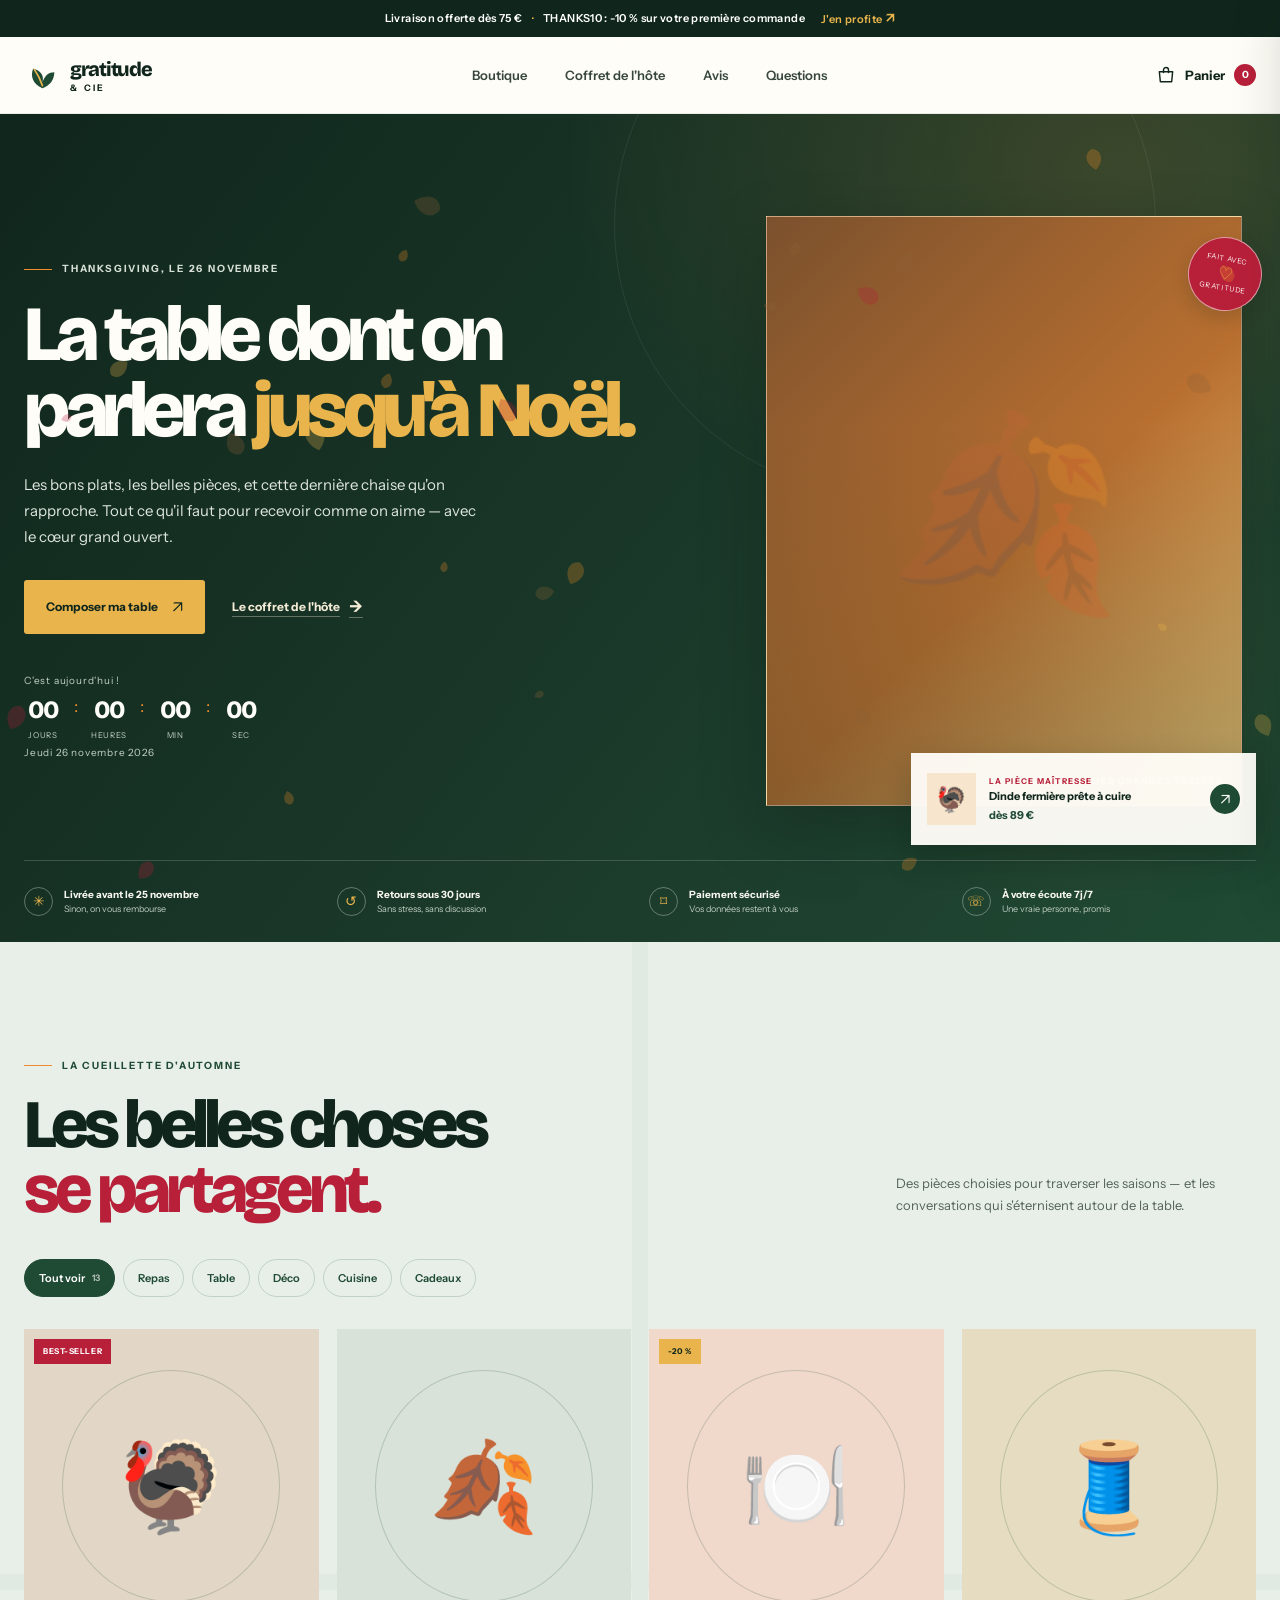
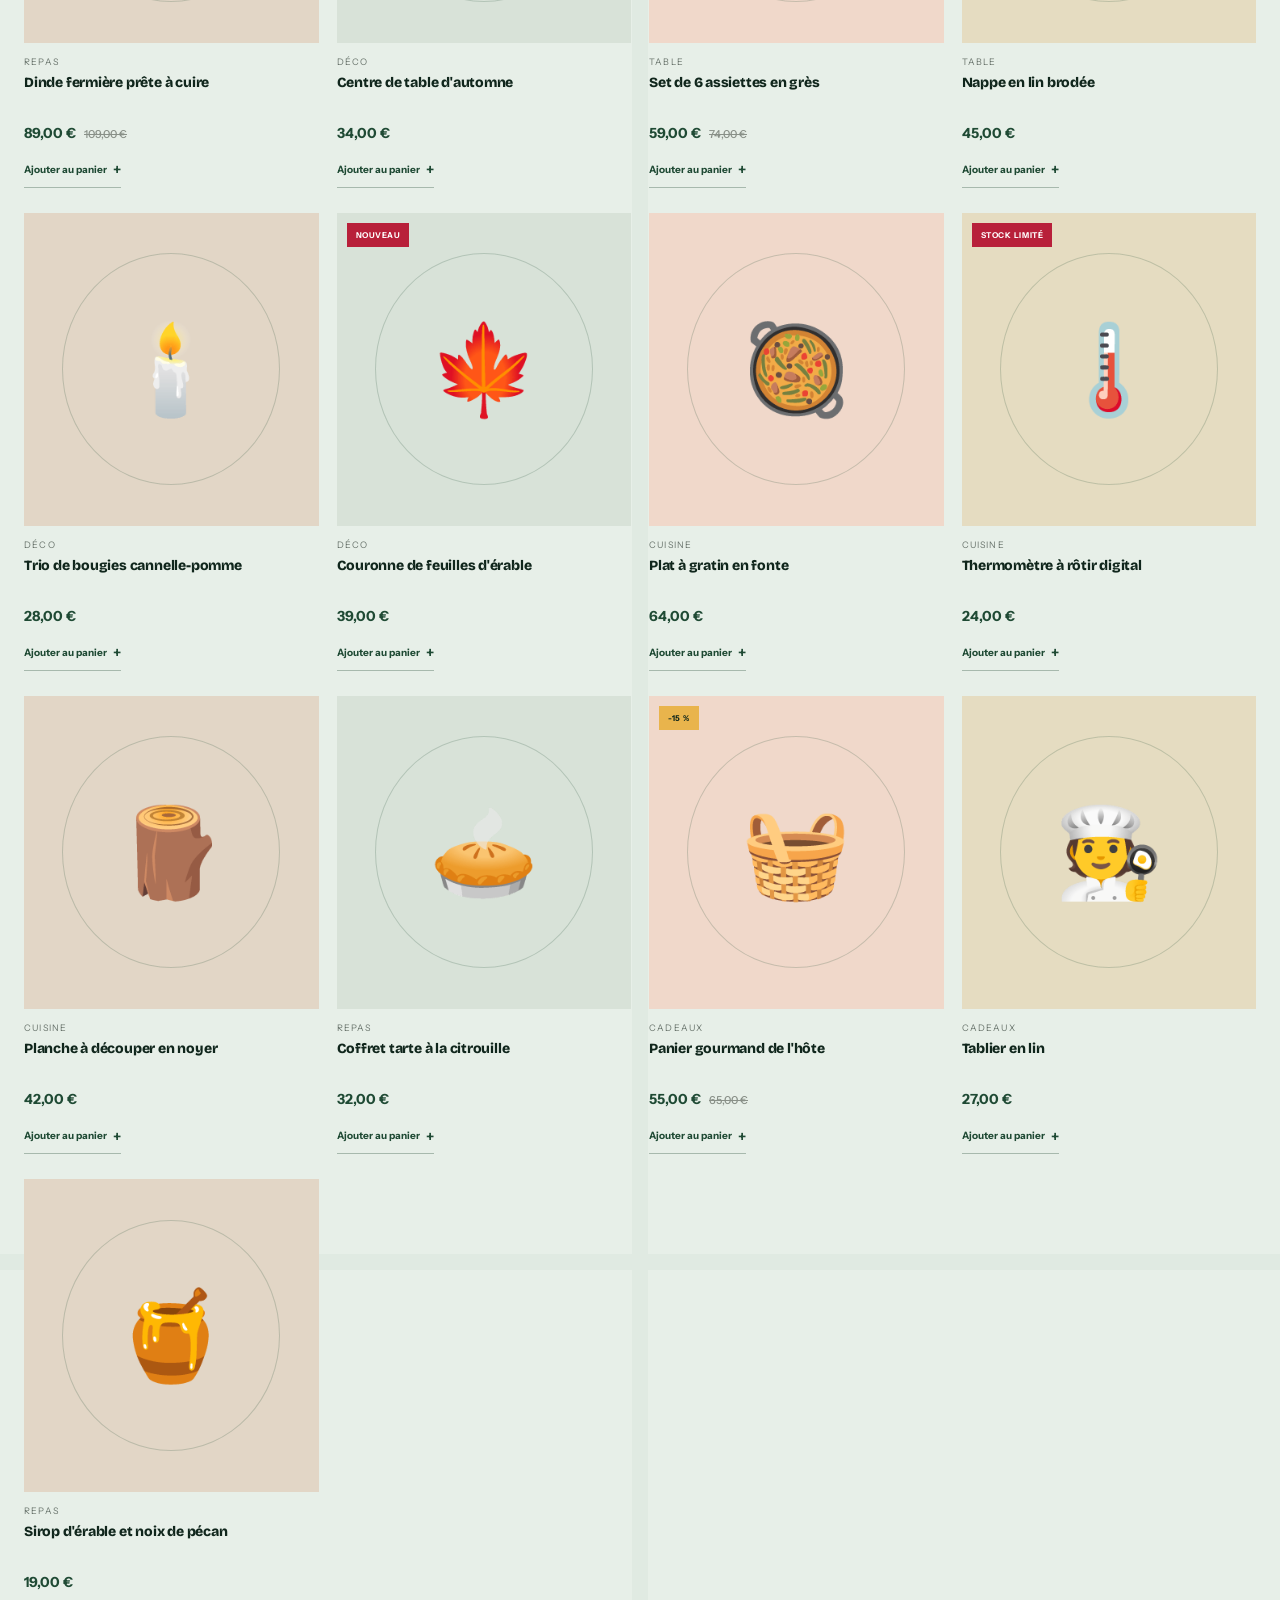
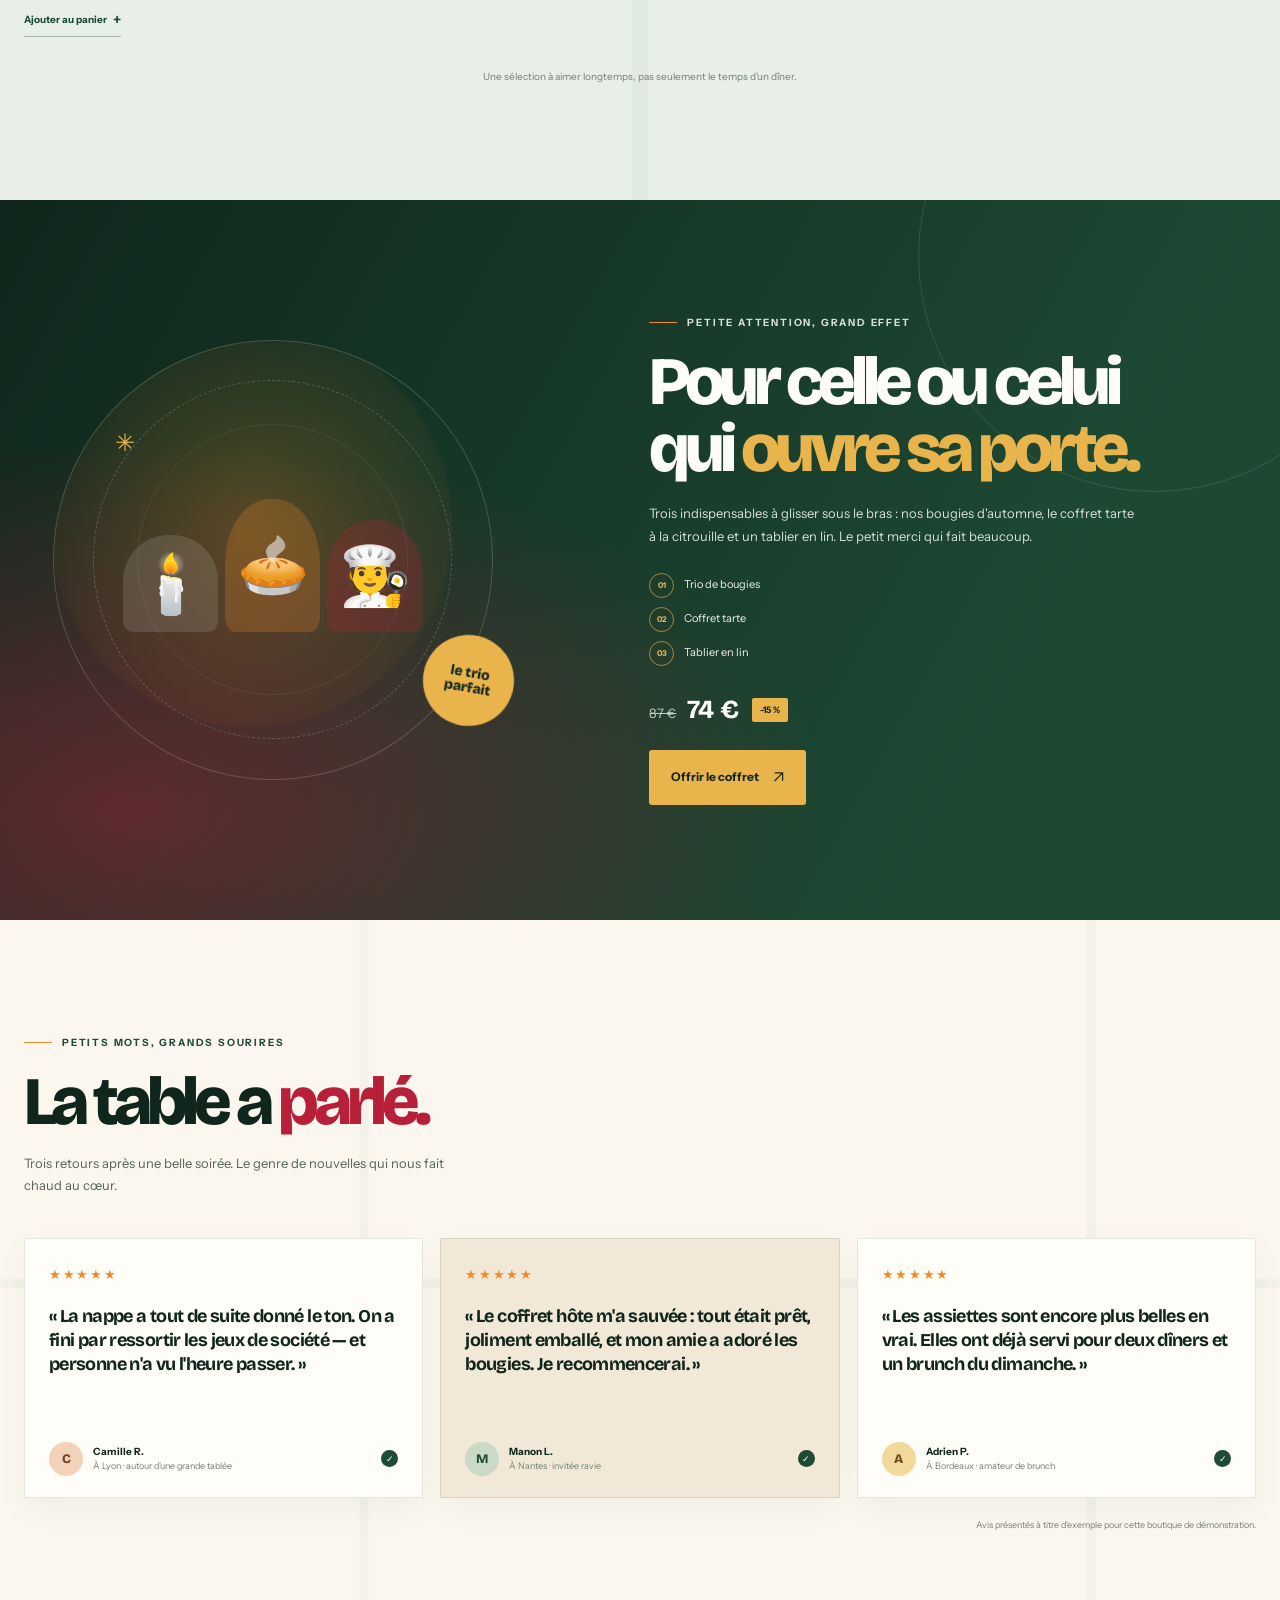
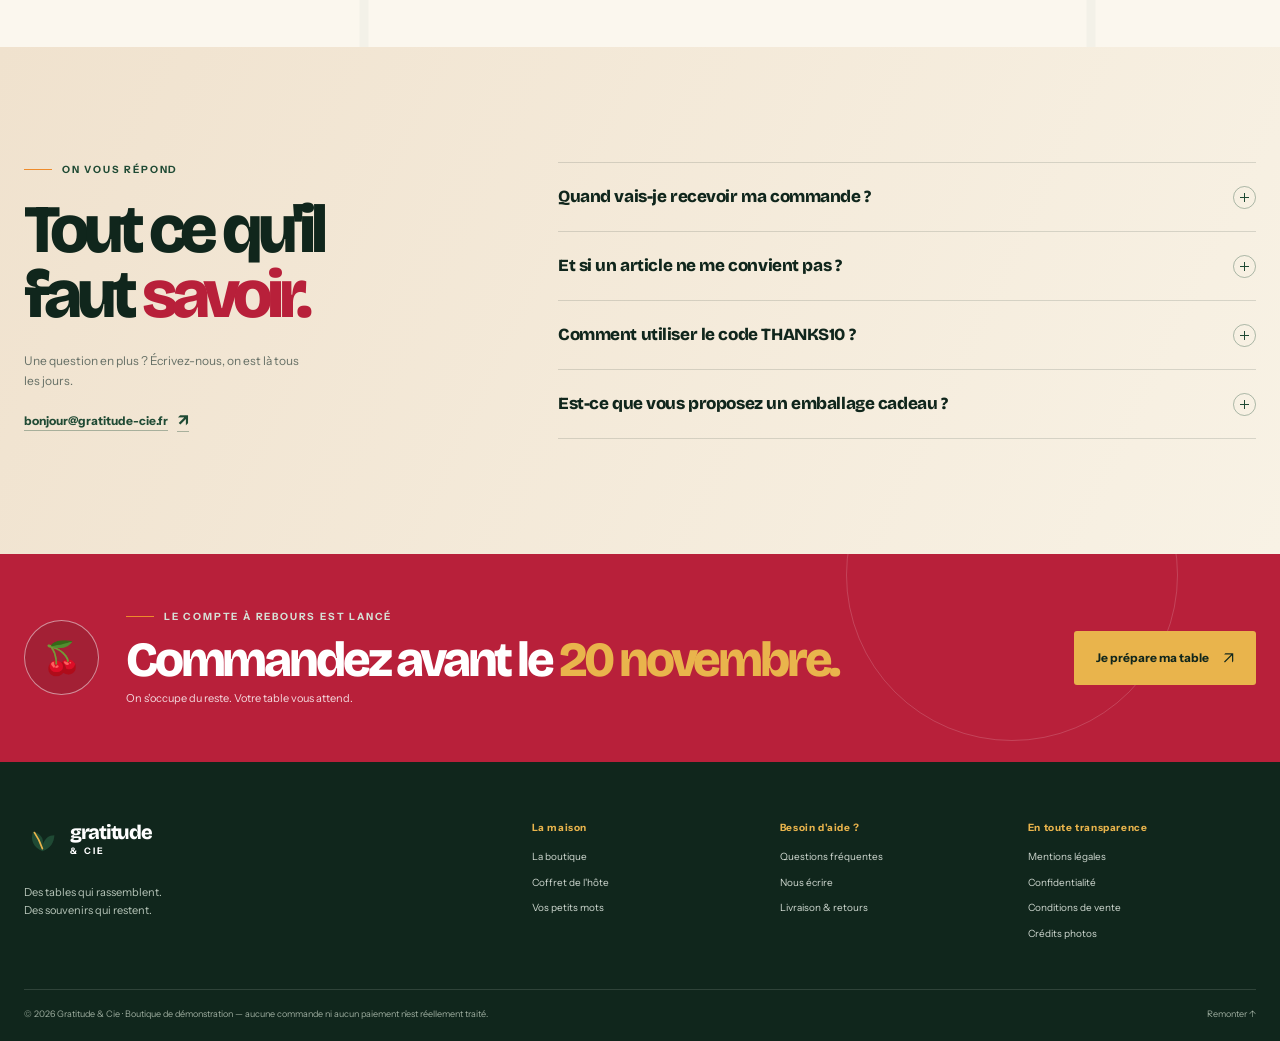
==== commit b329ddfc: "Site Thanksgiving 2 Co-authored-by: Copilot App <223556219+Copilot@users.noreply.github.com>" ====
--- a/index.html
+++ b/index.html
@@ -1,262 +1,281 @@
 <!doctype html>
 <html lang="fr">
-<head>
-  <meta charset="utf-8">
-  <meta name="viewport" content="width=device-width, initial-scale=1">
-  <meta name="theme-color" content="#f8f5ec">
-  <title>Maison des Moissons — Tout pour une belle tablée de Thanksgiving</title>
-  <meta name="description" content="Décoration de table, bougies, douceurs et cadeaux d’hôte pour un Thanksgiving chaleureux. Composez votre belle tablée avec Maison des Moissons.">
-  <meta property="og:type" content="website">
-  <meta property="og:locale" content="fr_FR">
-  <meta property="og:title" content="Maison des Moissons — Thanksgiving se fête ensemble">
-  <meta property="og:description" content="Les jolies attentions, les saveurs d’automne et tout le plaisir de se retrouver autour de la table.">
-  <meta property="og:image" content="assets/images/thanksgiving/repas-partage.jpg">
-  <link rel="icon" href="assets/images/logo/moissons.svg" type="image/svg+xml">
-  <link rel="preconnect" href="https://fonts.googleapis.com">
-  <link rel="preconnect" href="https://fonts.gstatic.com" crossorigin>
-  <link href="https://fonts.googleapis.com/css2?family=DM+Sans:wght@400;500;600;700&family=Fraunces:opsz,wght@9..144,500;9..144,600;9..144,700&display=swap" rel="stylesheet">
-  <link rel="stylesheet" href="assets/css/style.css">
-  <script src="assets/js/catalog.js" defer></script>
-  <script src="assets/js/script.js" defer></script>
-</head>
-<body>
-  <a class="skip-link" href="#contenu">Aller au contenu</a>
-
-  <div class="announcement" aria-label="Informations de livraison">
-    <div class="announcement-track">
-      <span>🍂 Livraison garantie avant Thanksgiving pour toute commande passée avant le 19 novembre</span><span aria-hidden="true">✦</span>
-      <span>Livraison offerte dès 85 € d’achat</span><span aria-hidden="true">✦</span>
-      <span>Paiement sécurisé · Retours sous 30 jours</span><span aria-hidden="true">✦</span>
-      <span>🍂 Livraison garantie avant Thanksgiving pour toute commande passée avant le 19 novembre</span><span aria-hidden="true">✦</span>
-      <span>Livraison offerte dès 85 € d’achat</span><span aria-hidden="true">✦</span>
-      <span>Paiement sécurisé · Retours sous 30 jours</span><span aria-hidden="true">✦</span>
+  <head>
+    <meta charset="utf-8">
+    <meta name="viewport" content="width=device-width, initial-scale=1">
+    <meta name="theme-color" content="#10261C">
+    <title>Gratitude &amp; Cie — Thanksgiving, à la française</title>
+    <meta name="description" content="Une table généreuse, des pièces choisies avec soin et tout le plaisir de recevoir. Préparez Thanksgiving avec Gratitude &amp; Cie.">
+    <meta property="og:type" content="website">
+    <meta property="og:title" content="Gratitude &amp; Cie — La table dont on parlera jusqu'à Noël">
+    <meta property="og:description" content="L'art de recevoir à la française, avec une touche d'automne. Découvrez notre sélection Thanksgiving.">
+    <meta property="og:image" content="images/hero.jpg">
+    <link rel="icon" type="image/svg+xml" href="images/favicon.svg">
+    <link rel="preconnect" href="https://fonts.googleapis.com">
+    <link rel="preconnect" href="https://fonts.gstatic.com" crossorigin>
+    <link href="https://fonts.googleapis.com/css2?family=Bricolage+Grotesque:opsz,wght@12..96,800&family=Instrument+Sans:wght@400;500;600;700&display=swap" rel="stylesheet">
+    <link rel="stylesheet" href="css/style.css">
+    <script src="js/main.js" defer></script>
+  </head>
+  <body id="top">
+    <canvas class="fall-canvas" id="fall-canvas" aria-hidden="true"></canvas>
+    <a class="skip-link" href="#contenu">Aller au contenu</a>
+
+    <div class="announcement">
+      <span>Livraison offerte dès 75&nbsp;€</span>
+      <span class="announcement-dot" aria-hidden="true">·</span>
+      <span>THANKS10&nbsp;: -10&nbsp;% sur votre première commande</span>
+      <a href="#boutique" aria-label="Découvrir la boutique">J'en profite <span aria-hidden="true">↗</span></a>
     </div>
-  </div>
-
-  <header class="site-header">
-    <div class="header-inner wrap">
-      <a class="brand" href="index.html" aria-label="Maison des Moissons, accueil">
-        <img src="assets/images/logo/moissons.svg" alt="" width="42" height="42">
-        <span class="brand-name">maison des <strong>moissons</strong><small>LE GOÛT D’ÊTRE ENSEMBLE</small></span>
-      </a>
-      <button class="menu-toggle icon-button" type="button" aria-label="Ouvrir le menu" aria-expanded="false" aria-controls="main-nav">☰</button>
-      <nav class="main-nav" id="main-nav" aria-label="Navigation principale">
-        <a href="#guide">Idées cadeaux</a>
-        <a href="#boutique">La boutique</a>
-        <a href="#coffrets">Coffrets</a>
-        <a href="#histoire">Notre histoire</a>
-        <a href="#faq">Aide</a>
-      </nav>
-      <button class="cart-trigger" type="button" data-open-cart aria-label="Ouvrir le panier, 0 article">
-        <span aria-hidden="true">♧</span><span class="cart-label">Mon panier</span><span class="cart-count" data-cart-count>0</span>
-      </button>
-    </div>
-  </header>
-
-  <main id="contenu">
-    <section class="hero section-space" aria-labelledby="hero-title">
-      <div class="hero-inner wrap">
-        <div class="hero-copy">
-          <p class="eyebrow"><span aria-hidden="true">✦</span> LA SAISON DES RETROUVAILLES</p>
-          <h1 id="hero-title">Les plus beaux souvenirs commencent <em>autour de la table.</em></h1>
-          <p class="hero-lede">La maison se remplit, le four chante, les histoires s’allongent… Nous avons réuni les jolies choses qui font de Thanksgiving un moment à part.</p>
-          <a class="button button-primary" href="#boutique">Préparer ma belle tablée <span aria-hidden="true">↗</span></a>
-          <div class="hero-proof"><span aria-hidden="true">★★★★★</span><span>4,9/5 · avis clients de démonstration</span></div>
-          <div class="countdown-intro">Le grand jour, c’est dans</div>
-          <div class="countdown" data-countdown aria-label="Compte à rebours jusqu’au 26 novembre 2026">
-            <div><strong data-days>—</strong><span>jours</span></div><b>:</b><div><strong data-hours>—</strong><span>heures</span></div><b>:</b><div><strong data-minutes>—</strong><span>minutes</span></div><b>:</b><div><strong data-seconds>—</strong><span>secondes</span></div>
-          </div>
-        </div>
-        <figure class="hero-art">
-          <img src="assets/images/thanksgiving/repas-partage.jpg" alt="Un repas maison disposé au centre d’une table, prêt à être partagé" fetchpriority="high">
-          <figcaption><span>Le plaisir d’être ensemble</span><small>Une table, mille souvenirs.</small></figcaption>
-        </figure>
-      </div>
-      <div class="hero-flourish" aria-hidden="true">✳　🍂　✳　🍁　✳　🍂　✳</div>
-    </section>
-
-    <section class="gift-guide section-space" id="guide" aria-labelledby="guide-title">
-      <div class="wrap">
-        <div class="section-heading centered">
-          <p class="eyebrow">LA PETITE QUESTION QUI CHANGE TOUT</p>
-          <h2 id="guide-title">À qui voulez-vous faire plaisir ?</h2>
-          <p>Quelques détails sur votre invité, et nous trouvons la bonne attention.</p>
-        </div>
-        <div class="guide-filters" aria-label="Filtrer les idées cadeaux">
-          <div class="filter-group"><span class="filter-label">Pour</span>
-            <div class="filter-pills" role="group" aria-label="Choisir un destinataire">
-              <button class="filter-pill is-active" type="button" data-filter-recipient="all" aria-pressed="true">Tout le monde</button>
-              <button class="filter-pill" type="button" data-filter-recipient="hote" aria-pressed="false">L’hôte</button>
-              <button class="filter-pill" type="button" data-filter-recipient="famille" aria-pressed="false">La famille</button>
-              <button class="filter-pill" type="button" data-filter-recipient="enfants" aria-pressed="false">Les enfants</button>
-            </div>
-          </div>
-          <label class="budget-filter" for="budget-filter"><span class="filter-label">Mon budget</span>
-            <select id="budget-filter"><option value="all">Tous les budgets</option><option value="25">Jusqu’à 25 €</option><option value="50">Jusqu’à 50 €</option><option value="100">Jusqu’à 100 €</option></select>
-          </label>
-        </div>
-        <div class="guide-grid" id="guide-results" aria-live="polite">
-          <a class="guide-card" href="#product-candle" data-recipient="hote" data-price="28"><span class="guide-emoji">🕯️</span><span><strong>Pour remercier votre hôte</strong><small>Une lumière douce, un joli merci</small></span><span class="guide-arrow">↗</span></a>
-          <a class="guide-card" href="#product-linen" data-recipient="famille" data-price="46"><span class="guide-emoji">🍂</span><span><strong>Pour la maison qui rassemble</strong><small>Des détails à garder, année après année</small></span><span class="guide-arrow">↗</span></a>
-          <a class="guide-card" href="#product-kids" data-recipient="enfants" data-price="18"><span class="guide-emoji">🦃</span><span><strong>Pour les petites mains</strong><small>Un atelier gourmand à partager</small></span><span class="guide-arrow">↗</span></a>
-          <a class="guide-card" href="#product-gourmet" data-recipient="hote famille" data-price="78"><span class="guide-emoji">🧺</span><span><strong>Pour les gourmands, petits et grands</strong><small>Les douceurs préférées de la saison</small></span><span class="guide-arrow">↗</span></a>
-        </div>
-        <p class="filter-empty" hidden>Aucune idée ne correspond à ce budget. Essayez une autre sélection.</p>
-      </div>
-    </section>
-
-    <section class="shop-section section-space" id="boutique" aria-labelledby="shop-title">
-      <div class="wrap">
-        <div class="section-heading shop-heading">
-          <div><p class="eyebrow">CHOISIS AVEC LE CŒUR, PARTAGÉS AVEC JOIE</p><h2 id="shop-title">Les favoris de la tablée</h2><p>De la première bougie au dernier morceau de tarte.</p></div>
-          <span class="stock-note"><span aria-hidden="true">●</span> Sélection de saison · stocks suivis avec soin</span>
-        </div>
-        <div class="shop-tools">
-          <label class="shop-search" for="product-search"><span aria-hidden="true">⌕</span><span class="visually-hidden">Rechercher un article</span><input id="product-search" type="search" placeholder="Rechercher une bougie, une tarte…" autocomplete="off"></label>
-          <label class="visually-hidden" for="product-category">Filtrer par catégorie</label>
-          <select id="product-category" class="category-filter">
-            <option value="all">Toutes les catégories</option>
-            <option value="Bougies d’automne">Bougies d’automne</option>
-            <option value="Déco de table">Déco de table</option>
-            <option value="Linge de table">Linge de table</option>
-            <option value="Pâtisserie">Pâtisserie</option>
-            <option value="Pour les cuisiniers">Pour les cuisiniers</option>
-            <option value="Petits gourmands">Petits gourmands</option>
-            <option value="Paniers gourmands">Paniers gourmands</option>
-            <option value="Ustensiles de cuisine">Ustensiles de cuisine</option>
-          </select>
-          <button class="wishlist-filter" type="button" data-toggle-wishlist aria-pressed="false">♡ <span data-wishlist-count>Mes favoris</span></button>
-        </div>
-        <div class="product-grid" data-product-grid></div>
-        <p class="filter-empty" data-product-empty hidden>Aucun article ne correspond à votre recherche.</p>
-      </div>
-    </section>
-
-    <section class="bundles-section section-space" id="coffrets" aria-labelledby="bundles-title">
-      <div class="wrap">
-        <div class="section-heading centered"><p class="eyebrow">TOUT EST DÉJÀ BIEN PENSÉ</p><h2 id="bundles-title">Les coffrets qui font gagner du temps</h2><p>De jolies choses à offrir ensemble, avec une attention en plus pour votre budget.</p></div>
-        <div class="bundle-grid">
-          <article class="bundle-card"><div class="bundle-art"><img src="assets/images/thanksgiving/table-repas.jpg" alt="Une table de fête dressée pour recevoir" loading="lazy"></div><div class="bundle-content"><p class="eyebrow">POUR RECEVOIR</p><h3>La Tablée complète</h3><p>Serviettes en lin, bougie Feu de bois et centre de table.</p><div class="bundle-price"><strong>119,00 €</strong><del>138,00 €</del><span>Vous économisez 19 €</span></div><button class="button button-outline" data-add-to-cart="bundle-table" type="button">Choisir ce coffret</button></div></article>
-          <article class="bundle-card bundle-featured"><div class="bundle-art"><img src="assets/images/thanksgiving/tarte-potiron.jpg" alt="Part de tarte à la citrouille" loading="lazy"></div><div class="bundle-content"><p class="eyebrow">POUR LES GOURMANDS</p><h3>Le Goûter des cousins</h3><p>Tarte à la citrouille, atelier biscuits et miel crémeux.</p><div class="bundle-price"><strong>58,00 €</strong><del>68,00 €</del><span>Vous économisez 10 €</span></div><button class="button button-primary" data-add-to-cart="bundle-gourmet" type="button">Choisir ce coffret</button></div></article>
-          <article class="bundle-card"><div class="bundle-art"><img src="assets/images/thanksgiving/repas-partage.jpg" alt="Un repas partagé à la maison" loading="lazy"></div><div class="bundle-content"><p class="eyebrow">POUR DIRE MERCI</p><h3>Le Merci à l’hôte</h3><p>Panier de douceurs, cuillères d’olivier et petite bougie.</p><div class="bundle-price"><strong>99,00 €</strong><del>118,00 €</del><span>Vous économisez 19 €</span></div><button class="button button-outline" data-add-to-cart="bundle-host" type="button">Choisir ce coffret</button></div></article>
-        </div>
-      </div>
-    </section>
-
-    <section class="why-section section-space" id="histoire" aria-labelledby="why-title">
-      <div class="wrap why-inner">
-        <div class="why-copy"><p class="eyebrow">UNE MAISON À PARTAGER</p><h2 id="why-title">Les détails comptent.<br><em>Les gens encore plus.</em></h2><p>Maison des Moissons est née d’une idée toute simple : aider chacun à créer une fête qui lui ressemble. Nous sélectionnons de belles pièces, des recettes généreuses et de petites attentions qui font du bien — sans compliquer les préparatifs.</p><a href="contact.html" class="text-link">Parlons de votre fête <span aria-hidden="true">↗</span></a></div>
-        <div class="why-points">
-          <article><span class="why-icon" aria-hidden="true">📦</span><div><h3>À temps pour se retrouver</h3><p>Expédition suivie et date estimée affichée avant le paiement.</p></div></article>
-          <article><span class="why-icon" aria-hidden="true">🌿</span><div><h3>Choisi avec attention</h3><p>Artisans, matières durables et gourmandises de saison.</p></div></article>
-          <article><span class="why-icon" aria-hidden="true">💌</span><div><h3>Une vraie équipe, à vos côtés</h3><p>Des conseils chaleureux, du premier choix au dernier couvert.</p></div></article>
-        </div>
-      </div>
-    </section>
-
-    <section class="reviews-section section-space" id="avis" aria-labelledby="reviews-title">
-      <div class="wrap">
-        <div class="section-heading centered"><p class="eyebrow">DES MOTS QUI NOUS VONT DROIT AU CŒUR</p><h2 id="reviews-title">Ils ont partagé leur fête</h2><p>Quelques souvenirs de tablées racontées par notre communauté.</p></div>
-        <div class="reviews-grid">
-          <article class="review-card"><div class="rating" aria-label="5 étoiles sur 5">★★★★★</div><blockquote>« Les serviettes en lin ont fait l’unanimité. Elles sont encore plus belles avec les années. »</blockquote><p class="review-author"><span>CL</span> Camille L. <small>Achat vérifié · Serviettes Sous-bois</small></p></article>
-          <article class="review-card"><div class="rating" aria-label="5 étoiles sur 5">★★★★★</div><blockquote>« Le panier est arrivé soigneusement emballé. Mon hôte a surtout adoré la confiture de figue ! »</blockquote><p class="review-author"><span>MB</span> Marc B. <small>Achat vérifié · Panier Merci d’être là</small></p></article>
-          <article class="review-card"><div class="rating" aria-label="5 étoiles sur 5">★★★★★</div><blockquote>« Une bougie qui sent vraiment l’automne, sans être entêtante. On en a commandé deux autres. »</blockquote><p class="review-author"><span>SD</span> Sarah D. <small>Achat vérifié · Bougie Feu de bois</small></p></article>
-          <article class="review-card"><div class="rating" aria-label="5 étoiles sur 5">★★★★★</div><blockquote>« Les enfants ont préparé les biscuits pendant que les grands finissaient le repas. Parfait ! »</blockquote><p class="review-author"><span>ÉR</span> Émilie R. <small>Achat vérifié · Atelier biscuits</small></p></article>
-          <article class="review-card"><div class="rating" aria-label="5 étoiles sur 5">★★★★★</div><blockquote>« Le coffret goûter a sauvé notre dimanche en famille. Tout était délicieux et facile à préparer. »</blockquote><p class="review-author"><span>JL</span> Julien L. <small>Achat vérifié · Goûter des cousins</small></p></article>
-          <article class="review-card"><div class="rating" aria-label="5 étoiles sur 5">★★★★★</div><blockquote>« Service client adorable : ils m’ont aidée à choisir un cadeau adapté à toute la famille. »</blockquote><p class="review-author"><span>AN</span> Aïcha N. <small>Achat vérifié · Centre de table</small></p></article>
-        </div>
-        <p class="review-disclaimer">Avis de démonstration présentés pour illustrer la boutique.</p>
-      </div>
-    </section>
-
-    <section class="faq-section section-space" id="faq" aria-labelledby="faq-title">
-      <div class="wrap faq-wrap">
-        <div class="section-heading"><p class="eyebrow">ON VOUS RÉPOND AVEC PLAISIR</p><h2 id="faq-title">Les questions de dernière minute</h2><p>La sérénité fait aussi partie de la fête.</p></div>
-        <div class="faq-list">
-          <details><summary>Ma commande arrivera-t-elle avant Thanksgiving ?<span aria-hidden="true">＋</span></summary><p>Pour la France métropolitaine, les articles en stock commandés avant le 19 novembre 2026 sont préparés pour une livraison avant le jeudi 26 novembre. Vous recevez un lien de suivi dès l’expédition. La date estimée et les éventuelles exceptions sont toujours précisées avant la validation de commande.</p></details>
-          <details><summary>Comment fonctionnent les retours ?<span aria-hidden="true">＋</span></summary><p>Vous disposez de 30 jours après réception pour demander un retour des articles non utilisés et dans leur emballage d’origine. Les articles personnalisés et les denrées descellées ne peuvent pas être repris. Consultez notre <a href="retours.html">politique de retours</a>.</p></details>
-          <details><summary>Le paiement en ligne est-il sécurisé ?<span aria-hidden="true">＋</span></summary><p>Aucun paiement réel n’est collecté pour le moment : les articles, les tarifs et les opérations de commande doivent d’abord être confirmés. Une fois activé, le règlement s’effectuera sur une page Stripe Checkout sécurisée ; les coordonnées de carte ne seront pas saisies sur cette vitrine.</p></details>
-          <details><summary>Puis-je personnaliser un cadeau ou un coffret ?<span aria-hidden="true">＋</span></summary><p>Oui, certaines pièces peuvent être accompagnées d’un petit mot manuscrit. Écrivez-nous depuis la <a href="contact.html">page contact</a> en indiquant le coffret et le texte souhaité ; nous vous confirmerons les options disponibles.</p></details>
-        </div>
-      </div>
-    </section>
-
-    <section class="last-call section-space" aria-labelledby="last-call-title">
-      <div class="wrap last-call-inner">
-        <span class="last-call-emoji" aria-hidden="true">🦃</span>
-        <div><p class="eyebrow">LE 26 NOVEMBRE APPROCHE</p><h2 id="last-call-title">La fête se prépare maintenant.</h2><p>Retrouvez les essentiels de saison avant la dernière tournée d’expédition.</p></div>
-        <div class="last-call-action"><div class="countdown countdown-compact" data-countdown aria-label="Compte à rebours jusqu’au 26 novembre 2026"><div><strong data-days>—</strong><span>jours</span></div><b>:</b><div><strong data-hours>—</strong><span>h</span></div><b>:</b><div><strong data-minutes>—</strong><span>min</span></div><b>:</b><div><strong data-seconds>—</strong><span>s</span></div></div><a class="button button-cream" href="#boutique">Je prépare ma fête <span aria-hidden="true">↗</span></a></div>
-      </div>
-    </section>
-
-    <section class="newsletter-section section-space" id="newsletter" aria-labelledby="newsletter-title">
-      <div class="wrap newsletter-inner"><div><p class="eyebrow">UNE LETTRE DOUCE, DE TEMPS EN TEMPS</p><h2 id="newsletter-title">Des idées de fête dans votre boîte.</h2><p>Recettes de saison, inspirations de table et petits privilèges pour nos abonnés.</p></div><form class="newsletter-form" data-newsletter-form><label class="visually-hidden" for="newsletter-email">Votre adresse e-mail</label><input id="newsletter-email" type="email" name="email" placeholder="Votre adresse e-mail" autocomplete="email" required><button class="button button-primary" type="submit">Je m’inscris</button><small data-form-status aria-live="polite">En vous inscrivant, vous acceptez notre <a href="confidentialite.html">politique de confidentialité</a>.</small></form></div>
-    </section>
-  </main>
-
-  <footer class="site-footer">
-    <div class="wrap footer-main">
-      <div class="footer-brand"><a class="brand brand-inverse" href="index.html"><img src="assets/images/logo/moissons.svg" alt="" width="42" height="42"><span class="brand-name">maison des <strong>moissons</strong><small>LE GOÛT D’ÊTRE ENSEMBLE</small></span></a><p>Une maison de saison, pensée pour celles et ceux qui aiment recevoir, offrir et se retrouver.</p><a href="mailto:bonjour@maisondesmoissons.fr">bonjour@maisondesmoissons.fr</a></div>
-      <div class="footer-links"><h2>La boutique</h2><a href="#boutique">Déco de table</a><a href="#boutique">Bougies & linge</a><a href="#boutique">Douceurs à partager</a><a href="#coffrets">Coffrets cadeaux</a></div>
-      <div class="footer-links"><h2>À votre service</h2><a href="contact.html">Nous contacter</a><a href="retours.html">Livraison & retours</a><a href="#faq">Questions fréquentes</a><a href="mailto:bonjour@maisondesmoissons.fr">bonjour@maisondesmoissons.fr</a></div>
-      <div class="footer-links"><h2>En toute confiance</h2><a href="mentions-legales.html">Mentions légales</a><a href="cgv.html">Conditions générales de vente</a><a href="confidentialite.html">Confidentialité</a><a href="retours.html">Politique de retours</a></div>
-    </div>
-    <div class="wrap photo-credits"><span>Photographies : <a href="https://commons.wikimedia.org/wiki/File:Liat_Portal_for_Foodie_Disorder_-_Thanksgiving_dinner_spread.jpg" target="_blank" rel="noreferrer">Liat Portal</a> et <a href="https://commons.wikimedia.org/wiki/File:2019-11-28_14_40_55_A_dinner_table_laid_out_for_Thanksgiving_Dinner_in_the_Parkway_Village_section_of_Ewing_Township,_Mercer_County,_New_Jersey.jpg" target="_blank" rel="noreferrer">Famartin</a> (Wikimedia Commons, CC BY-SA 4.0), ainsi que <a href="https://unsplash.com/license" target="_blank" rel="noreferrer">Unsplash</a>.</span></div>
-    <div class="wrap footer-bottom"><span>© 2026 Maison des Moissons · Une boutique de saison.</span><span>Paiement par carte via Stripe Checkout, une fois configuré</span></div>
-  </footer>
-
-  <div class="drawer-backdrop" data-drawer-backdrop hidden></div>
-  <aside class="cart-drawer" id="cart-drawer" data-cart-drawer aria-labelledby="cart-title" aria-hidden="true" inert>
-    <div class="drawer-header"><div><p class="eyebrow">VOTRE FÊTE PREND FORME</p><h2 id="cart-title">Votre panier <span data-drawer-count>(0)</span></h2></div><button type="button" class="icon-button drawer-close" data-close-cart aria-label="Fermer le panier">×</button></div>
-    <div class="shipping-progress"><p data-shipping-message>Plus que 85 € pour profiter de la livraison offerte.</p><div class="progress-track"><span data-shipping-progress></span></div></div>
-    <div class="cart-items" data-cart-items><div class="empty-cart"><span aria-hidden="true">🧺</span><h3>Votre panier attend ses premières trouvailles.</h3><p>Quelques jolis détails, et la fête peut commencer.</p><button type="button" class="button button-outline" data-close-cart>Découvrir la boutique</button></div></div>
-    <div class="cart-options" data-cart-options hidden>
-      <label class="gift-option"><input type="checkbox" data-gift-wrap><span>🎁 Ajouter un emballage cadeau <small>+ 4,90 € · emballage soigné pour votre commande</small></span></label>
-      <form class="promo-form" data-promo-form><label for="promo-code">Vous avez un code ? <a href="#newsletter" data-open-promo>Recevoir le code de bienvenue</a></label><div><input id="promo-code" name="promo" placeholder="Votre code de bienvenue" autocomplete="off"><button type="submit">Appliquer</button></div><small data-promo-status aria-live="polite"></small></form>
-      <div class="cart-totals"><p><span>Sous-total</span><strong data-cart-subtotal>0,00 €</strong></p><p data-discount-row hidden><span>Remise <span data-applied-code></span></span><strong data-cart-discount>−0,00 €</strong></p><p><span>Livraison</span><strong data-cart-shipping>Calculée à l’étape suivante</strong></p><p class="total-row"><span>Total estimé</span><strong data-cart-total>0,00 €</strong></p></div>
-      <button class="button button-primary checkout-button" type="button" data-checkout>Continuer ma commande <span aria-hidden="true">→</span></button>
-      <p class="checkout-note">Le paiement restera désactivé jusqu’à la vérification des articles, des tarifs et des modalités de commande.</p>
-      <p class="secure-note">🔒 Vos données restent protégées</p>
-    </div>
-  </aside>
-
-  <div class="product-modal" data-product-modal hidden>
-    <div class="product-modal-backdrop" data-close-product></div>
-    <section class="product-modal-card" role="dialog" aria-modal="true" aria-labelledby="product-modal-title">
-      <button class="icon-button product-modal-close" type="button" data-close-product aria-label="Fermer la fiche article">×</button>
-      <div class="product-modal-content" data-product-modal-content></div>
-    </section>
-  </div>
-
-  <div class="checkout-modal" data-checkout-modal hidden>
-    <div class="checkout-modal-backdrop" data-close-checkout></div>
-    <section class="checkout-modal-card" role="dialog" aria-modal="true" aria-labelledby="checkout-title">
-      <button class="icon-button checkout-modal-close" type="button" data-close-checkout aria-label="Fermer le récapitulatif">×</button>
-      <p class="eyebrow">VOTRE COMMANDE, EN TOUTE SÉRÉNITÉ</p>
-      <h2 id="checkout-title">Récapitulatif de paiement</h2>
-      <div class="checkout-summary" data-checkout-summary></div>
-      <div class="payment-methods" aria-label="Paiement par carte bancaire via Stripe">
-        <span>Visa</span><span>Mastercard</span><span>Amex</span><span>Apple Pay*</span>
-      </div>
-      <p class="checkout-provider-note">*Les moyens proposés dans la fenêtre sécurisée dépendent du pays et des réglages de la boutique.</p>
-      <p class="checkout-error" data-checkout-error role="status" aria-live="polite" hidden></p>
-      <button class="button button-primary checkout-button" type="button" data-start-checkout>Continuer vers le paiement sécurisé ↗</button>
-      <p class="checkout-note">Lorsque la boutique sera configurée, vos coordonnées et le paiement seront saisis chez Stripe. Aucune donnée de carte n’est saisie sur cette page.</p>
-    </section>
-  </div>
-
-  <div class="promo-modal" data-promo-modal hidden>
-    <div class="modal-backdrop" data-close-promo></div>
-    <section class="promo-card" role="dialog" aria-modal="true" aria-labelledby="promo-title" aria-describedby="promo-description">
-      <button class="icon-button promo-close" type="button" data-close-promo aria-label="Fermer la fenêtre">×</button>
-      <span class="promo-illustration" aria-hidden="true">🍂</span><p class="eyebrow">UN PETIT MERCI DE NOTRE PART</p>
-      <h2 id="promo-title">Un premier Thanksgiving à <em>−10 %</em></h2><p id="promo-description">Laissez-nous votre adresse e-mail et recevez votre code de bienvenue pour vos trouvailles de saison.</p>
-      <form data-promo-signup><label class="visually-hidden" for="promo-email">Votre adresse e-mail</label><input id="promo-email" type="email" name="email" placeholder="Votre adresse e-mail" autocomplete="email" required><button class="button button-primary" type="submit">Recevoir mon code</button><small data-promo-signup-status aria-live="polite">Démonstration : cette vitrine ne transmet pas les adresses e-mail.</small></form>
-    </section>
-  </div>
-
-  <div class="cookie-banner" data-cookie-banner hidden role="region" aria-label="Choix des cookies"><div><strong>Un petit biscuit ? 🍪</strong><p>Nous utilisons uniquement le stockage local nécessaire au panier et à vos préférences. Aucun traceur publicitaire n’est installé.</p></div><div class="cookie-actions"><button type="button" class="button button-cookie-secondary" data-cookie-choice="refuse">Refuser</button><button type="button" class="button button-primary" data-cookie-choice="accept">Accepter</button></div></div>
-  <div class="toast" data-toast role="status" aria-live="polite"></div>
-  <div class="mobile-buy-bar"><button type="button" class="button button-primary" data-open-cart>Voir mon panier <span data-mobile-cart-count>0</span> · <span data-mobile-cart-total>0,00 €</span></button></div>
-</body>
+
+    <header class="site-header">
+      <div class="header-inner page-shell">
+        <a class="brand" href="#accueil" aria-label="Gratitude et Compagnie, accueil">
+          <span class="brand-mark" aria-hidden="true">
+            <svg viewBox="0 0 42 42" role="img">
+              <path d="M20.9 35.4C10 30.4 7 21.8 10.3 13.2c8.6 1.8 13 8 10.6 15.4 3.1-8.2 7.1-11.1 13.6-11.3-.5 8.5-4.2 14.8-13.6 18.1Z" fill="currentColor"/>
+              <path d="M11.8 14.2c3.6 5.1 6.4 10.5 9.1 18.3" fill="none" stroke="#E9B44C" stroke-linecap="round" stroke-width="1.8"/>
+            </svg>
+          </span>
+          <span class="brand-wordmark">gratitude <span>&amp; cie</span></span>
+        </a>
+
+        <button class="menu-toggle icon-button" type="button" aria-expanded="false" aria-controls="main-navigation" aria-label="Ouvrir le menu">
+          <span></span><span></span>
+        </button>
+
+        <nav class="main-navigation" id="main-navigation" aria-label="Navigation principale">
+          <a href="#boutique">Boutique</a>
+          <a href="#coffret-hote">Coffret de l'hôte</a>
+          <a href="#avis">Avis</a>
+          <a href="#questions">Questions</a>
+        </nav>
+
+        <button class="cart-trigger" type="button" aria-label="Ouvrir le panier, 0 article" aria-controls="cart-drawer" aria-haspopup="dialog">
+          <svg viewBox="0 0 24 24" aria-hidden="true"><path d="M4 8h16l-1.2 12H5.2L4 8Z"/><path d="M9 9V6a3 3 0 0 1 6 0v3"/></svg>
+          <span class="cart-trigger-label">Panier</span>
+          <span class="cart-count" aria-live="polite">0</span>
+        </button>
+      </div>
+    </header>
+
+    <main id="contenu">
+      <section class="hero section-pad" id="accueil" aria-labelledby="hero-title">
+        <div class="hero-inner page-shell">
+          <div class="hero-copy">
+            <p class="eyebrow eyebrow-light"><span class="eyebrow-line"></span> Thanksgiving, le 26 novembre</p>
+            <h1 id="hero-title">La table dont on parlera <em>jusqu'à Noël.</em></h1>
+            <p class="hero-intro">Les bons plats, les belles pièces, et cette dernière chaise qu'on rapproche. Tout ce qu'il faut pour recevoir comme on aime — avec le cœur grand ouvert.</p>
+            <div class="hero-actions">
+              <a class="button button-sun" href="#boutique">Composer ma table <span aria-hidden="true">↗</span></a>
+              <a class="text-link text-link-light" href="#coffret-hote">Le coffret de l'hôte <span aria-hidden="true">→</span></a>
+            </div>
+            <div class="countdown-wrap">
+              <p class="countdown-label">On se retrouve dans</p>
+              <div class="countdown" aria-label="Compte à rebours avant Thanksgiving">
+                <div><span data-countdown="days">00</span><small>jours</small></div>
+                <span class="countdown-separator" aria-hidden="true">:</span>
+                <div><span data-countdown="hours">00</span><small>heures</small></div>
+                <span class="countdown-separator" aria-hidden="true">:</span>
+                <div><span data-countdown="minutes">00</span><small>min</small></div>
+                <span class="countdown-separator" aria-hidden="true">:</span>
+                <div><span data-countdown="seconds">00</span><small>sec</small></div>
+              </div>
+              <p class="countdown-date">Jeudi 26 novembre 2026</p>
+            </div>
+          </div>
+
+          <div class="hero-visual" data-parallax>
+            <div class="hero-photo-frame">
+              <div class="hero-fallback" aria-hidden="true">🍂</div>
+              <img class="hero-photo" data-local-image="images/hero.jpg" alt="Grande table d'automne dressée de fleurs, de vaisselle et de feuillages">
+              <span class="hero-photo-note">La saison des grandes tablées</span>
+            </div>
+            <div class="hero-product-card">
+              <span class="hero-product-icon" aria-hidden="true">🦃</span>
+              <span class="hero-product-copy"><small>La pièce maîtresse</small><strong>Dinde fermière prête à cuire</strong><b>dès 89&nbsp;€</b></span>
+              <a href="#produit-1" aria-label="Voir la dinde fermière">↗</a>
+            </div>
+            <span class="hero-sticker" aria-hidden="true"><span>fait avec</span><strong>♡</strong><span>gratitude</span></span>
+          </div>
+        </div>
+        <div class="hero-bottom page-shell" aria-label="Nos engagements">
+          <div><span aria-hidden="true">✳</span><p><strong>Livrée avant le 25 novembre</strong><small>Sinon, on vous rembourse</small></p></div>
+          <div><span aria-hidden="true">↺</span><p><strong>Retours sous 30 jours</strong><small>Sans stress, sans discussion</small></p></div>
+          <div><span aria-hidden="true">⌑</span><p><strong>Paiement sécurisé</strong><small>Vos données restent à vous</small></p></div>
+          <div><span aria-hidden="true">☏</span><p><strong>À votre écoute 7j/7</strong><small>Une vraie personne, promis</small></p></div>
+        </div>
+      </section>
+
+      <section class="shop section-pad" id="boutique" aria-labelledby="shop-title">
+        <div class="page-shell">
+          <div class="section-heading reveal">
+            <div>
+              <p class="eyebrow"><span class="eyebrow-line"></span> La cueillette d'automne</p>
+              <h2 id="shop-title">Les belles choses<br><em>se partagent.</em></h2>
+            </div>
+            <p class="section-intro">Des pièces choisies pour traverser les saisons — et les conversations qui s'éternisent autour de la table.</p>
+          </div>
+          <div class="filters" role="group" aria-label="Filtrer les produits">
+            <button class="filter-button is-active" type="button" data-filter="Tous" aria-pressed="true">Tout voir <span>13</span></button>
+            <button class="filter-button" type="button" data-filter="Repas" aria-pressed="false">Repas</button>
+            <button class="filter-button" type="button" data-filter="Table" aria-pressed="false">Table</button>
+            <button class="filter-button" type="button" data-filter="Déco" aria-pressed="false">Déco</button>
+            <button class="filter-button" type="button" data-filter="Cuisine" aria-pressed="false">Cuisine</button>
+            <button class="filter-button" type="button" data-filter="Cadeaux" aria-pressed="false">Cadeaux</button>
+          </div>
+          <div class="product-grid" id="product-grid" aria-live="polite"></div>
+          <p class="catalog-note">Une sélection à aimer longtemps, pas seulement le temps d'un dîner.</p>
+        </div>
+      </section>
+
+      <section class="host-gift section-pad" id="coffret-hote" aria-labelledby="host-title">
+        <div class="page-shell host-inner reveal">
+          <div class="host-art" aria-hidden="true">
+            <div class="host-art-circle"><span>🕯️</span><span>🥧</span><span>🧑‍🍳</span></div>
+            <span class="host-art-spark host-spark-one">✳</span>
+            <span class="host-art-spark host-spark-two">✳</span>
+            <span class="host-art-label">le trio<br>parfait</span>
+          </div>
+          <div class="host-copy">
+            <p class="eyebrow eyebrow-light"><span class="eyebrow-line"></span> Petite attention, grand effet</p>
+            <h2 id="host-title">Pour celle ou celui<br>qui <em>ouvre sa porte.</em></h2>
+            <p>Trois indispensables à glisser sous le bras : nos bougies d'automne, le coffret tarte à la citrouille et un tablier en lin. Le petit merci qui fait beaucoup.</p>
+            <div class="host-items" aria-label="Composition du coffret">
+              <span><b>01</b> Trio de bougies</span>
+              <span><b>02</b> Coffret tarte</span>
+              <span><b>03</b> Tablier en lin</span>
+            </div>
+            <div class="host-price-row"><span><s>87&nbsp;€</s><strong>74&nbsp;€</strong></span><span class="discount-pill">-15&nbsp;%</span></div>
+            <button class="button button-sun" type="button" data-add-bundle>Offrir le coffret <span aria-hidden="true">↗</span></button>
+          </div>
+        </div>
+      </section>
+
+      <section class="reviews section-pad" id="avis" aria-labelledby="reviews-title">
+        <div class="page-shell">
+          <div class="section-heading section-heading-centered reveal">
+            <div>
+              <p class="eyebrow"><span class="eyebrow-line"></span> Petits mots, grands sourires</p>
+              <h2 id="reviews-title">La table a <em>parlé.</em></h2>
+            </div>
+            <p class="section-intro">Trois retours après une belle soirée. Le genre de nouvelles qui nous fait chaud au cœur.</p>
+          </div>
+          <div class="review-grid">
+            <article class="review-card reveal">
+              <div class="review-stars" aria-label="5 étoiles sur 5">★★★★★</div>
+              <blockquote>« La nappe a tout de suite donné le ton. On a fini par ressortir les jeux de société — et personne n'a vu l'heure passer. »</blockquote>
+              <div class="review-author"><span class="review-avatar avatar-peach">C</span><span><strong>Camille R.</strong><small>À Lyon · autour d'une grande tablée</small></span><span class="verified-mark" aria-label="Avis vérifié">✓</span></div>
+            </article>
+            <article class="review-card review-card-featured reveal">
+              <div class="review-stars" aria-label="5 étoiles sur 5">★★★★★</div>
+              <blockquote>« Le coffret hôte m'a sauvée : tout était prêt, joliment emballé, et mon amie a adoré les bougies. Je recommencerai. »</blockquote>
+              <div class="review-author"><span class="review-avatar avatar-sage">M</span><span><strong>Manon L.</strong><small>À Nantes · invitée ravie</small></span><span class="verified-mark" aria-label="Avis vérifié">✓</span></div>
+            </article>
+            <article class="review-card reveal">
+              <div class="review-stars" aria-label="5 étoiles sur 5">★★★★★</div>
+              <blockquote>« Les assiettes sont encore plus belles en vrai. Elles ont déjà servi pour deux dîners et un brunch du dimanche. »</blockquote>
+              <div class="review-author"><span class="review-avatar avatar-gold">A</span><span><strong>Adrien P.</strong><small>À Bordeaux · amateur de brunch</small></span><span class="verified-mark" aria-label="Avis vérifié">✓</span></div>
+            </article>
+          </div>
+          <p class="reviews-disclaimer">Avis présentés à titre d'exemple pour cette boutique de démonstration.</p>
+        </div>
+      </section>
+
+      <section class="faq section-pad" id="questions" aria-labelledby="faq-title">
+        <div class="page-shell faq-inner">
+          <div class="faq-intro reveal">
+            <p class="eyebrow"><span class="eyebrow-line"></span> On vous répond</p>
+            <h2 id="faq-title">Tout ce qu'il<br>faut <em>savoir.</em></h2>
+            <p>Une question en plus ? Écrivez-nous, on est là tous les jours.</p>
+            <a class="text-link" href="mailto:bonjour@gratitude-cie.fr">bonjour@gratitude-cie.fr <span aria-hidden="true">↗</span></a>
+          </div>
+          <div class="faq-list reveal">
+            <details class="faq-item">
+              <summary><span>Quand vais-je recevoir ma commande ?</span><span class="faq-plus" aria-hidden="true"></span></summary>
+              <div class="faq-answer"><p>Nous préparons chaque commande avec soin. Pour Thanksgiving, commandez avant le 20 novembre afin de recevoir vos articles à temps. Notre promesse : une livraison avant le 25 novembre, sinon nous vous remboursons.</p></div>
+            </details>
+            <details class="faq-item">
+              <summary><span>Et si un article ne me convient pas ?</span><span class="faq-plus" aria-hidden="true"></span></summary>
+              <div class="faq-answer"><p>Vous avez 30 jours après réception pour changer d'avis. Contactez notre service client et nous vous guiderons pour le retour, simplement.</p></div>
+            </details>
+            <details class="faq-item">
+              <summary><span>Comment utiliser le code THANKS10 ?</span><span class="faq-plus" aria-hidden="true"></span></summary>
+              <div class="faq-answer"><p>Entrez THANKS10 dans le champ prévu à cet effet dans votre panier pour bénéficier de 10&nbsp;% de remise. La livraison est offerte dès 75&nbsp;€ d'achat.</p></div>
+            </details>
+            <details class="faq-item">
+              <summary><span>Est-ce que vous proposez un emballage cadeau ?</span><span class="faq-plus" aria-hidden="true"></span></summary>
+              <div class="faq-answer"><p>Oui. Ajoutez une note cadeau au moment de commander : nous préparons votre paquet dans un joli papier aux couleurs de saison, sans facture glissée à l'intérieur.</p></div>
+            </details>
+          </div>
+        </div>
+      </section>
+
+      <section class="last-call section-pad" aria-labelledby="last-call-title">
+        <div class="page-shell last-call-inner reveal">
+          <div class="last-call-stamp" aria-hidden="true">🍒</div>
+          <div>
+            <p class="eyebrow eyebrow-light"><span class="eyebrow-line"></span> Le compte à rebours est lancé</p>
+            <h2 id="last-call-title">Commandez avant le <em>20 novembre.</em></h2>
+            <p>On s'occupe du reste. Votre table vous attend.</p>
+          </div>
+          <a class="button button-sun" href="#boutique">Je prépare ma table <span aria-hidden="true">↗</span></a>
+        </div>
+      </section>
+    </main>
+
+    <footer class="site-footer" id="legal">
+      <div class="page-shell footer-main">
+        <div class="footer-brand">
+          <a class="brand brand-footer" href="#accueil">
+            <span class="brand-mark" aria-hidden="true">
+              <svg viewBox="0 0 42 42"><path d="M20.9 35.4C10 30.4 7 21.8 10.3 13.2c8.6 1.8 13 8 10.6 15.4 3.1-8.2 7.1-11.1 13.6-11.3-.5 8.5-4.2 14.8-13.6 18.1Z" fill="currentColor"/><path d="M11.8 14.2c3.6 5.1 6.4 10.5 9.1 18.3" fill="none" stroke="#E9B44C" stroke-linecap="round" stroke-width="1.8"/></svg>
+            </span>
+            <span class="brand-wordmark">gratitude <span>&amp; cie</span></span>
+          </a>
+          <p>Des tables qui rassemblent.<br>Des souvenirs qui restent.</p>
+        </div>
+        <div class="footer-links">
+          <div><strong>La maison</strong><a href="#boutique">La boutique</a><a href="#coffret-hote">Coffret de l'hôte</a><a href="#avis">Vos petits mots</a></div>
+          <div><strong>Besoin d'aide ?</strong><a href="#questions">Questions fréquentes</a><a href="mailto:bonjour@gratitude-cie.fr">Nous écrire</a><a href="#legal-note">Livraison &amp; retours</a></div>
+          <div><strong>En toute transparence</strong><a href="#legal-note">Mentions légales</a><a href="#legal-note">Confidentialité</a><a href="#legal-note">Conditions de vente</a><a href="images/CREDITS.txt">Crédits photos</a></div>
+        </div>
+      </div>
+      <div class="page-shell footer-bottom">
+        <p id="legal-note">© <span data-current-year>2026</span> Gratitude &amp; Cie · Boutique de démonstration — aucune commande ni aucun paiement n'est réellement traité.</p>
+        <a href="#top">Remonter <span aria-hidden="true">↑</span></a>
+      </div>
+    </footer>
+
+    <div class="cart-backdrop" data-cart-close hidden></div>
+    <aside class="cart-drawer" id="cart-drawer" role="dialog" aria-modal="true" aria-labelledby="cart-title" aria-hidden="true" inert>
+      <div class="cart-header">
+        <div><p class="eyebrow"><span class="eyebrow-line"></span> Votre sélection</p><h2 id="cart-title">Le panier <span class="cart-title-count">(0)</span></h2></div>
+        <button class="icon-button cart-close" type="button" aria-label="Fermer le panier"><span></span><span></span></button>
+      </div>
+      <div class="cart-content">
+        <p class="cart-empty">Votre panier est encore vide.<br><span>On a gardé une place à table pour vous.</span></p>
+        <div class="cart-lines" aria-live="polite"></div>
+        <div class="shipping-progress" aria-live="polite">
+          <div class="shipping-progress-copy"><span class="shipping-message">Livraison offerte dès 75&nbsp;€</span><strong class="shipping-remaining"></strong></div>
+          <div class="progress-track" role="progressbar" aria-label="Progression vers la livraison offerte" aria-valuemin="0" aria-valuemax="75" aria-valuenow="0"><span></span></div>
+        </div>
+        <form class="promo-form">
+          <label for="promo-code">Un code à glisser dans le panier ?</label>
+          <div><input id="promo-code" name="promo" type="text" inputmode="text" autocomplete="off" placeholder="THANKS10" aria-describedby="promo-status"><button type="submit">Appliquer</button></div>
+          <p class="promo-status" id="promo-status" aria-live="polite">THANKS10 vous offre -10&nbsp;%.</p>
+        </form>
+      </div>
+      <div class="cart-footer">
+        <div class="cart-total-row"><span>Sous-total</span><strong class="cart-subtotal">0&nbsp;€</strong></div>
+        <div class="cart-total-row cart-discount-row" hidden><span>Remise THANKS10</span><strong class="cart-discount">−0&nbsp;€</strong></div>
+        <div class="cart-total-row"><span>Livraison</span><strong class="cart-shipping">—</strong></div>
+        <div class="cart-total-row cart-total"><span>Total estimé</span><strong class="cart-grand-total">0&nbsp;€</strong></div>
+        <button class="button button-forest checkout-button" type="button" disabled>Commander <span aria-hidden="true">↗</span></button>
+        <p class="checkout-note">Paiement sécurisé · Démonstration sans transaction</p>
+      </div>
+    </aside>
+
+    <div class="toast" role="status" aria-live="polite" aria-atomic="true"></div>
+  </body>
 </html>
--- a/css/style.css
+++ b/css/style.css
@@ -0,0 +1,375 @@
+:root {
+  color-scheme: light;
+  --forest-deep: #10261C;
+  --forest: #1F4A34;
+  --cranberry: #B8203A;
+  --orange: #EE8B2B;
+  --sage: #E7EFE8;
+  --gold: #E9B44C;
+  --cream: #FBF7EE;
+  --paper: #FFFDF8;
+  --ink: #1C2A22;
+  --muted: #68736B;
+  --line: rgba(16, 38, 28, .14);
+  --font-display: "Bricolage Grotesque", "Instrument Sans", sans-serif;
+  --font-body: "Instrument Sans", sans-serif;
+  --page-width: 1240px;
+  font-family: var(--font-body);
+  font-synthesis: none;
+  text-rendering: optimizeLegibility;
+  -webkit-font-smoothing: antialiased;
+}
+
+* { box-sizing: border-box; }
+html { scroll-behavior: smooth; scroll-padding-top: 94px; }
+body { margin: 0; color: var(--ink); background: var(--cream); font-size: 16px; line-height: 1.55; overflow-x: hidden; }
+body.cart-open { overflow: hidden; }
+button, input { font: inherit; }
+button, a { -webkit-tap-highlight-color: transparent; }
+a { color: inherit; }
+button { color: inherit; }
+img, svg { display: block; max-width: 100%; }
+::selection { color: var(--paper); background: var(--cranberry); }
+:focus-visible { outline: 3px solid var(--orange); outline-offset: 4px; }
+[hidden] { display: none !important; }
+.page-shell { width: min(var(--page-width), calc(100% - 48px)); margin-inline: auto; }
+.section-pad { padding-block: clamp(76px, 9vw, 128px); }
+.fall-canvas { position: fixed; inset: 0; z-index: 20; width: 100%; height: 100%; pointer-events: none; opacity: .62; }
+.skip-link { position: fixed; z-index: 100; inset: 8px auto auto 8px; padding: 10px 14px; color: #fff; background: var(--forest-deep); border-radius: 4px; transform: translateY(-160%); }
+.skip-link:focus { transform: translateY(0); }
+
+.announcement { position: relative; z-index: 31; display: flex; justify-content: center; align-items: center; gap: 9px; min-height: 37px; padding: 6px 16px; color: #fff; background: var(--forest-deep); font-size: 11px; font-weight: 600; letter-spacing: .035em; text-align: center; }
+.announcement a { margin-left: 7px; color: var(--gold); text-decoration: none; }
+.announcement a span { font-size: 14px; }
+.announcement-dot { color: var(--gold); }
+.site-header { position: sticky; z-index: 30; top: 0; background: rgba(255,253,248,.96); border-bottom: 1px solid rgba(16,38,28,.08); backdrop-filter: blur(14px); }
+.header-inner { display: flex; align-items: center; justify-content: space-between; min-height: 76px; gap: 28px; }
+.brand { display: inline-flex; align-items: center; gap: 9px; color: var(--forest-deep); text-decoration: none; white-space: nowrap; }
+.brand-mark { display: grid; place-items: center; width: 37px; height: 37px; color: var(--forest); }
+.brand-mark svg { width: 100%; }
+.brand-wordmark { font-family: var(--font-display); font-size: 20px; font-weight: 800; letter-spacing: -.065em; line-height: 1; }
+.brand-wordmark span { display: block; margin-top: 4px; font-family: var(--font-body); font-size: 9px; font-weight: 700; letter-spacing: .25em; text-transform: uppercase; }
+.main-navigation { display: flex; align-items: center; gap: clamp(20px, 3vw, 38px); }
+.main-navigation a { position: relative; padding-block: 7px; color: #38473d; font-size: 13px; font-weight: 600; text-decoration: none; transition: color .2s ease; }
+.main-navigation a::after { position: absolute; right: 0; bottom: 0; left: 0; height: 1px; background: var(--cranberry); content: ""; transform: scaleX(0); transform-origin: left; transition: transform .2s ease; }
+.main-navigation a:hover { color: var(--cranberry); }
+.main-navigation a:hover::after { transform: scaleX(1); }
+.cart-trigger, .icon-button { display: inline-flex; align-items: center; justify-content: center; border: 0; cursor: pointer; }
+.cart-trigger { gap: 9px; padding: 9px 0 9px 9px; color: var(--forest-deep); background: transparent; font-size: 13px; font-weight: 700; }
+.cart-trigger svg { width: 20px; fill: none; stroke: currentColor; stroke-linecap: round; stroke-linejoin: round; stroke-width: 1.7; }
+.cart-count { display: grid; min-width: 22px; height: 22px; place-items: center; padding-inline: 5px; color: #fff; background: var(--cranberry); border-radius: 50px; font-size: 10px; }
+.menu-toggle { display: none; }
+
+.hero { position: relative; z-index: 1; overflow: hidden; padding-top: clamp(56px, 8vw, 108px); padding-bottom: 0; color: var(--paper); background: radial-gradient(ellipse at 87% 6%, rgba(238,139,43,.15), transparent 35%), linear-gradient(128deg, var(--forest-deep), #1D3E2D 70%, #1F4A34); }
+.hero::before { position: absolute; top: -160px; left: 48%; width: 540px; height: 540px; border: 1px solid rgba(231,239,232,.08); border-radius: 50%; content: ""; }
+.hero::after { position: absolute; right: -6%; bottom: 2%; width: 42%; height: 70%; opacity: .15; background: radial-gradient(ellipse, rgba(238,139,43,.48), transparent 70%); content: ""; pointer-events: none; }
+.hero-inner { position: relative; z-index: 1; display: grid; grid-template-columns: minmax(0, 1fr) minmax(400px, .88fr); align-items: center; gap: clamp(32px, 7vw, 96px); }
+.hero-copy { max-width: 630px; padding-bottom: 55px; }
+.eyebrow { display: flex; align-items: center; gap: 10px; margin: 0 0 19px; color: var(--forest); font-size: 10px; font-weight: 700; letter-spacing: .18em; text-transform: uppercase; }
+.eyebrow-light { color: #D6E0D6; }
+.eyebrow-line { display: inline-block; width: 28px; height: 1px; background: var(--orange); }
+h1, h2, h3, p { margin-top: 0; }
+h1, h2, h3 { font-family: var(--font-display); font-weight: 800; }
+.hero h1 { max-width: 690px; margin-bottom: 23px; font-size: clamp(49px, 6.1vw, 84px); letter-spacing: -.07em; line-height: .98; }
+h1 em, h2 em { color: var(--gold); font-style: normal; }
+.hero-intro { max-width: 455px; margin-bottom: 29px; color: #DEE6DE; font-size: 15px; line-height: 1.75; }
+.hero-actions { display: flex; flex-wrap: wrap; align-items: center; gap: 19px 27px; }
+.button { display: inline-flex; align-items: center; justify-content: center; gap: 14px; min-height: 51px; padding: 13px 21px; border: 1px solid transparent; border-radius: 3px; font-size: 12px; font-weight: 700; text-align: center; text-decoration: none; cursor: pointer; transition: transform .2s ease, background-color .2s ease, color .2s ease, box-shadow .2s ease; }
+.button:hover:not(:disabled) { transform: translateY(-2px); box-shadow: 0 9px 22px rgba(10,25,18,.16); }
+.button span { font-size: 17px; font-weight: 400; }
+.button-sun { color: var(--forest-deep); background: var(--gold); }
+.button-sun:hover { background: #F4C467; }
+.button-forest { color: #fff; background: var(--forest); }
+.button-forest:hover { background: #28583E; }
+.button:disabled { opacity: .46; cursor: not-allowed; }
+.text-link { display: inline-flex; align-items: center; gap: 9px; color: var(--forest); font-size: 12px; font-weight: 700; text-decoration-color: rgba(31,74,52,.35); text-underline-offset: 5px; }
+.text-link span { font-size: 16px; }
+.text-link-light { color: #F3EBD6; text-decoration-color: rgba(243,235,214,.35); }
+.countdown-wrap { margin-top: 39px; }
+.countdown-label, .countdown-date { margin: 0; color: #C1D0C4; font-size: 10px; letter-spacing: .08em; }
+.countdown { display: flex; align-items: flex-start; gap: 12px; margin-block: 9px 4px; }
+.countdown div { display: grid; min-width: 38px; text-align: center; }
+.countdown div span { font-family: var(--font-display); font-size: 25px; font-weight: 800; letter-spacing: -.06em; line-height: 1; }
+.countdown div small { margin-top: 6px; color: #C1D0C4; font-size: 8px; letter-spacing: .08em; text-transform: uppercase; }
+.countdown-separator { color: var(--orange); font-size: 17px; line-height: 1; }
+.hero-visual { position: relative; justify-self: end; width: min(100%, 490px); padding: 0 14px 54px 0; transform: translateY(var(--parallax-offset, 0)); transition: transform .2s linear; }
+.hero-photo-frame { position: relative; height: clamp(420px, 50vw, 590px); overflow: hidden; border: 1px solid rgba(255,255,255,.35); background: linear-gradient(135deg, #7B512D, #B86F30 55%, #EDC879); box-shadow: 0 24px 60px rgba(8, 20, 13, .25); }
+.hero-photo-frame::after { position: absolute; inset: 35% 0 0; background: linear-gradient(transparent, rgba(16,38,28,.28)); content: ""; pointer-events: none; }
+.hero-photo { width: 100%; height: 100%; object-fit: cover; object-position: center 54%; }
+.hero-fallback { position: absolute; inset: 0; display: grid; place-items: center; font-size: clamp(100px, 15vw, 190px); opacity: .32; }
+.hero-photo-note { position: absolute; z-index: 1; right: 18px; bottom: 17px; color: rgba(255,255,255,.9); font-size: 9px; font-weight: 600; letter-spacing: .12em; text-transform: uppercase; }
+.hero-product-card { position: absolute; z-index: 2; right: 0; bottom: 15px; display: flex; align-items: center; gap: 13px; width: min(345px, calc(100% - 30px)); min-height: 92px; padding: 15px 16px; color: var(--forest-deep); background: rgba(255,253,248,.96); box-shadow: 0 13px 32px rgba(8,20,13,.22); }
+.hero-product-icon { display: grid; width: 49px; height: 52px; place-items: center; flex: 0 0 auto; background: #F7E5CE; font-size: 25px; }
+.hero-product-copy { display: grid; flex: 1; }
+.hero-product-copy small { color: var(--cranberry); font-size: 8px; font-weight: 700; letter-spacing: .14em; text-transform: uppercase; }
+.hero-product-copy strong { margin-block: 3px; font-size: 11px; line-height: 1.25; }
+.hero-product-copy b { color: var(--forest); font-size: 11px; }
+.hero-product-card > a { display: grid; width: 30px; height: 30px; place-items: center; border-radius: 50%; color: #fff; background: var(--forest); text-decoration: none; }
+.hero-sticker { position: absolute; top: 21px; right: -6px; display: grid; width: 74px; height: 74px; align-content: center; justify-items: center; border: 1px solid rgba(255,255,255,.55); border-radius: 50%; color: var(--paper); background: var(--cranberry); box-shadow: 0 8px 18px rgba(10,25,18,.15); transform: rotate(10deg); }
+.hero-sticker span { font-size: 7px; letter-spacing: .1em; text-transform: uppercase; }
+.hero-sticker strong { color: var(--gold); font-size: 17px; line-height: 1.05; }
+.hero-bottom { position: relative; z-index: 1; display: grid; grid-template-columns: repeat(4, 1fr); gap: 18px; padding-block: 26px; border-top: 1px solid rgba(255,255,255,.17); }
+.hero-bottom > div { display: flex; align-items: center; gap: 11px; }
+.hero-bottom > div > span { display: grid; width: 29px; height: 29px; place-items: center; flex: 0 0 auto; border: 1px solid rgba(231,239,232,.36); border-radius: 50%; color: var(--gold); font-size: 14px; }
+.hero-bottom p { display: grid; margin: 0; }
+.hero-bottom strong { color: #F8F7EF; font-size: 10px; line-height: 1.4; }
+.hero-bottom small { color: #BCCBBF; font-size: 9px; }
+
+.shop { position: relative; background: var(--sage); }
+.shop::before, .reviews::before { position: absolute; inset: 0; background-image: url("data:image/svg+xml,%3Csvg viewBox='0 0 80 80' xmlns='http://www.w3.org/2000/svg'%3E%3Cpath d='M0 40h80M40 0v80' stroke='%231f4a34' stroke-opacity='.035' stroke-width='1'/%3E%3C/svg%3E"); content: ""; pointer-events: none; }
+.shop > .page-shell, .reviews > .page-shell { position: relative; z-index: 1; }
+.section-heading { display: flex; align-items: end; justify-content: space-between; gap: 28px; margin-bottom: 37px; }
+.section-heading h2, .faq h2 { margin: 0; color: var(--forest-deep); font-size: clamp(43px, 5.3vw, 68px); letter-spacing: -.075em; line-height: .96; }
+.section-heading h2 em, .faq h2 em { color: var(--cranberry); }
+.section-intro { max-width: 360px; margin: 0 0 6px; color: #56635A; font-size: 13px; line-height: 1.7; }
+.filters { display: flex; gap: 8px; margin-bottom: 27px; padding-bottom: 5px; overflow-x: auto; scrollbar-width: thin; }
+.filter-button { display: inline-flex; align-items: center; gap: 7px; min-height: 38px; padding: 8px 14px; border: 1px solid rgba(31,74,52,.18); border-radius: 50px; color: var(--forest); background: transparent; font-size: 11px; font-weight: 600; white-space: nowrap; cursor: pointer; transition: color .18s ease, background-color .18s ease, border-color .18s ease; }
+.filter-button span { color: inherit; opacity: .68; font-size: 9px; }
+.filter-button:hover, .filter-button.is-active { color: #fff; border-color: var(--forest); background: var(--forest); }
+.product-grid { display: grid; grid-template-columns: repeat(4, minmax(0, 1fr)); gap: 25px 18px; }
+.product-card { min-width: 0; animation: card-in .4s ease both; }
+@keyframes card-in { from { opacity: 0; transform: translateY(8px); } to { opacity: 1; transform: translateY(0); } }
+.product-visual { position: relative; display: grid; aspect-ratio: .94; place-items: center; overflow: hidden; background: #E2D6C6; }
+.product-card:nth-child(4n + 2) .product-visual { background: #D8E2D8; }
+.product-card:nth-child(4n + 3) .product-visual { background: #F0D8CA; }
+.product-card:nth-child(4n) .product-visual { background: #E5DCC1; }
+.product-visual img { width: 100%; height: 100%; object-fit: cover; transition: transform .45s cubic-bezier(.2,.7,.2,1); }
+.product-card:hover .product-visual img { transform: scale(1.045); }
+.product-emoji { position: absolute; inset: 0; display: grid; place-items: center; font-size: clamp(54px, 8vw, 88px); opacity: 0; transition: transform .3s ease; }
+.product-visual.is-fallback .product-emoji { opacity: 1; }
+.product-visual.is-fallback::before { position: absolute; inset: 13%; border: 1px solid rgba(31,74,52,.2); border-radius: 50%; content: ""; }
+.product-badge { position: absolute; z-index: 1; top: 10px; left: 10px; max-width: calc(100% - 20px); padding: 6px 9px; color: #fff; background: var(--cranberry); font-size: 8px; font-weight: 700; letter-spacing: .07em; text-transform: uppercase; }
+.product-badge.badge-gold { color: var(--forest-deep); background: var(--gold); }
+.product-meta { display: flex; align-items: center; justify-content: space-between; gap: 10px; margin-top: 12px; color: #68736B; font-size: 9px; letter-spacing: .13em; text-transform: uppercase; }
+.product-name { min-height: 41px; margin: 5px 0 8px; color: var(--forest-deep); font-size: 14px; letter-spacing: -.015em; line-height: 1.35; }
+.product-price { display: flex; align-items: baseline; gap: 8px; margin: 0; color: var(--forest); font-size: 14px; font-weight: 700; }
+.product-price s { color: #899088; font-size: 11px; font-weight: 500; }
+.product-add { display: inline-flex; align-items: center; gap: 6px; margin-top: 9px; padding: 5px 0; border: 0; border-bottom: 1px solid rgba(31,74,52,.32); color: var(--forest); background: transparent; font-size: 10px; font-weight: 700; cursor: pointer; transition: color .2s ease, border-color .2s ease; }
+.product-add:hover { color: var(--cranberry); border-color: var(--cranberry); }
+.product-add span { font-size: 15px; }
+.catalog-note { margin: 32px 0 0; color: #728075; font-size: 10px; text-align: center; }
+
+.host-gift { position: relative; overflow: hidden; color: var(--paper); background: radial-gradient(ellipse at 10% 85%, rgba(184,32,58,.45), transparent 43%), linear-gradient(119deg, #10261C, #1D4933 76%); }
+.host-gift::after { position: absolute; top: -180px; right: -110px; width: 470px; height: 470px; border: 1px solid rgba(231,239,232,.13); border-radius: 50%; content: ""; }
+.host-inner { position: relative; z-index: 1; display: grid; grid-template-columns: minmax(280px,.82fr) minmax(0,1fr); align-items: center; gap: clamp(40px,10vw,140px); }
+.host-art { position: relative; display: grid; width: min(100%, 440px); aspect-ratio: 1; place-items: center; justify-self: center; border: 1px solid rgba(231,239,232,.19); border-radius: 50%; background: radial-gradient(circle at 45% 42%, rgba(238,139,43,.27), rgba(238,139,43,.05) 57%, transparent 58%); }
+.host-art::before, .host-art::after { position: absolute; inset: 9%; border: 1px dashed rgba(231,239,232,.23); border-radius: 50%; content: ""; }
+.host-art::after { inset: 19%; border-style: solid; opacity: .35; }
+.host-art-circle { position: relative; z-index: 1; display: flex; align-items: end; justify-content: center; gap: 7px; width: 70%; height: 65%; padding-bottom: 16%; }
+.host-art-circle span { display: grid; width: 31%; height: 45%; place-items: center; border-radius: 48% 48% 11% 11%; background: rgba(255,253,248,.12); font-size: clamp(32px,5vw,58px); }
+.host-art-circle span:nth-child(2) { height: 62%; background: rgba(238,139,43,.24); }
+.host-art-circle span:nth-child(3) { height: 52%; background: rgba(184,32,58,.25); }
+.host-art-spark { position: absolute; color: var(--gold); font-size: 24px; }
+.host-spark-one { top: 19%; left: 14%; }
+.host-spark-two { right: 12%; bottom: 22%; font-size: 18px; }
+.host-art-label { position: absolute; right: -5%; bottom: 12%; display: grid; width: 91px; height: 91px; place-content: center; border-radius: 50%; color: var(--forest-deep); background: var(--gold); font-family: var(--font-display); font-size: 14px; font-weight: 800; line-height: 1.05; text-align: center; transform: rotate(10deg); }
+.host-copy { max-width: 560px; }
+.host-copy h2 { margin-bottom: 20px; font-size: clamp(45px, 5.3vw, 68px); letter-spacing: -.075em; line-height: .98; }
+.host-copy > p:not(.eyebrow) { max-width: 490px; margin-bottom: 25px; color: #D5E0D7; font-size: 13px; line-height: 1.75; }
+.host-items { display: grid; gap: 9px; margin-bottom: 24px; }
+.host-items span { color: #EEF1EB; font-size: 11px; }
+.host-items b { display: inline-grid; width: 25px; height: 25px; margin-right: 8px; place-items: center; border: 1px solid rgba(233,180,76,.65); border-radius: 50%; color: var(--gold); font-size: 8px; }
+.host-price-row { display: flex; align-items: center; gap: 13px; margin-bottom: 20px; }
+.host-price-row > span:first-child { display: flex; align-items: baseline; gap: 11px; }
+.host-price-row s { color: #BDCCBD; font-size: 13px; }
+.host-price-row strong { color: #fff; font-family: var(--font-display); font-size: 26px; }
+.discount-pill { padding: 5px 8px; border-radius: 2px; color: var(--forest-deep); background: var(--gold); font-size: 9px; font-weight: 800; }
+
+.reviews { position: relative; background: var(--cream); }
+.section-heading-centered { display: block; max-width: 560px; margin-bottom: 42px; }
+.section-heading-centered .section-intro { max-width: 430px; margin-top: 17px; }
+.review-grid { display: grid; grid-template-columns: repeat(3, minmax(0,1fr)); gap: 17px; align-items: stretch; }
+.review-card { display: flex; flex-direction: column; min-height: 260px; padding: 25px 24px 21px; border: 1px solid rgba(31,74,52,.12); background: var(--paper); box-shadow: 0 11px 30px rgba(31,74,52,.045); }
+.review-card-featured { background: #F1E8D7; transform: translateY(-11px); }
+.review-stars { color: var(--orange); font-size: 13px; letter-spacing: .13em; }
+.review-card blockquote { flex: 1; margin: 20px 0 26px; color: var(--forest-deep); font-family: var(--font-display); font-size: 18px; font-weight: 700; letter-spacing: -.035em; line-height: 1.35; }
+.review-author { display: flex; align-items: center; gap: 10px; }
+.review-avatar { display: grid; width: 34px; height: 34px; place-items: center; border-radius: 50%; font-family: var(--font-display); font-size: 13px; font-weight: 800; }
+.avatar-peach { color: #743F26; background: #F2D2B8; }
+.avatar-sage { color: var(--forest); background: #CBD9C7; }
+.avatar-gold { color: #6A4C1E; background: #F0D99A; }
+.review-author > span:nth-child(2) { display: grid; }
+.review-author strong { color: var(--forest-deep); font-size: 10px; }
+.review-author small { color: #738076; font-size: 9px; }
+.verified-mark { display: grid; width: 17px; height: 17px; margin-left: auto; place-items: center; border-radius: 50%; color: #fff; background: var(--forest); font-size: 9px; }
+.reviews-disclaimer { margin: 20px 0 0; color: #778178; font-size: 9px; text-align: right; }
+
+.faq { background: linear-gradient(115deg, #F0E2CE, #F8F2E5); }
+.faq-inner { display: grid; grid-template-columns: minmax(250px,.75fr) minmax(0,1.25fr); gap: clamp(40px,9vw,120px); }
+.faq-intro h2 { margin-bottom: 20px; }
+.faq-intro > p:not(.eyebrow) { max-width: 280px; margin: 24px 0 15px; color: #667066; font-size: 12px; line-height: 1.7; }
+.faq-list { border-top: 1px solid var(--line); }
+.faq-item { border-bottom: 1px solid var(--line); }
+.faq-item summary { display: flex; align-items: center; justify-content: space-between; gap: 20px; min-height: 68px; color: var(--forest-deep); font-family: var(--font-display); font-size: 17px; font-weight: 800; letter-spacing: -.025em; list-style: none; cursor: pointer; }
+.faq-item summary::-webkit-details-marker { display: none; }
+.faq-plus { position: relative; display: inline-block; width: 23px; height: 23px; flex: 0 0 auto; border: 1px solid rgba(31,74,52,.35); border-radius: 50%; }
+.faq-plus::before, .faq-plus::after { position: absolute; top: 10px; left: 6px; width: 9px; height: 1px; background: var(--forest); content: ""; transition: transform .2s ease; }
+.faq-plus::after { transform: rotate(90deg); }
+.faq-item[open] .faq-plus::after { transform: rotate(0); }
+.faq-answer { padding: 0 44px 21px 0; }
+.faq-answer p { max-width: 620px; margin: 0; color: #69736B; font-size: 12px; line-height: 1.75; }
+
+.last-call { position: relative; overflow: hidden; padding-block: 55px; color: #fff; background: var(--cranberry); }
+.last-call::after { position: absolute; top: -145px; right: 8%; width: 330px; height: 330px; border: 1px solid rgba(255,255,255,.16); border-radius: 50%; content: ""; }
+.last-call-inner { position: relative; z-index: 1; display: grid; grid-template-columns: auto 1fr auto; align-items: center; gap: 27px; }
+.last-call-stamp { display: grid; width: 75px; height: 75px; place-items: center; border: 1px solid rgba(255,255,255,.5); border-radius: 50%; background: rgba(16,38,28,.12); font-size: 32px; }
+.last-call h2 { margin: 0 0 6px; font-size: clamp(30px, 4vw, 49px); letter-spacing: -.065em; line-height: 1; }
+.last-call h2 em { color: var(--gold); }
+.last-call p:last-child { margin: 0; color: #F4DADF; font-size: 11px; }
+.last-call .eyebrow { margin-bottom: 10px; }
+.last-call .button { position: relative; z-index: 2; }
+
+.site-footer { color: #E7EEE7; background: var(--forest-deep); }
+.footer-main { display: grid; grid-template-columns: 1fr 1.6fr; gap: 55px; padding-block: 58px 48px; }
+.brand-footer { color: #fff; }
+.footer-brand > p { margin: 19px 0 0; color: #B7C5B9; font-size: 11px; line-height: 1.7; }
+.footer-links { display: grid; grid-template-columns: repeat(3, 1fr); gap: 20px; }
+.footer-links > div { display: grid; align-content: start; gap: 10px; }
+.footer-links strong { margin-bottom: 4px; color: var(--gold); font-size: 10px; letter-spacing: .06em; }
+.footer-links a { width: fit-content; color: #D0D9D1; font-size: 10px; text-decoration: none; }
+.footer-links a:hover { color: #fff; text-decoration: underline; text-underline-offset: 3px; }
+.footer-bottom { display: flex; justify-content: space-between; gap: 20px; padding-block: 17px 20px; border-top: 1px solid rgba(231,239,232,.14); }
+.footer-bottom p, .footer-bottom a { margin: 0; color: #9BAB9D; font-size: 9px; }
+.footer-bottom a { white-space: nowrap; text-decoration: none; }
+.footer-bottom a:hover { color: #fff; }
+
+.cart-backdrop { position: fixed; z-index: 39; inset: 0; background: rgba(9,22,15,.56); opacity: 0; transition: opacity .24s ease; }
+.cart-backdrop.is-visible { opacity: 1; }
+.cart-drawer { position: fixed; z-index: 40; top: 0; right: 0; bottom: 0; display: flex; width: min(460px, 100%); flex-direction: column; color: var(--forest-deep); background: var(--paper); box-shadow: -14px 0 50px rgba(9,22,15,.18); transform: translateX(104%); transition: transform .28s cubic-bezier(.2,.75,.25,1); }
+.cart-drawer.is-open { transform: translateX(0); }
+.cart-header { display: flex; align-items: center; justify-content: space-between; padding: 24px 25px 17px; border-bottom: 1px solid var(--line); }
+.cart-header .eyebrow { margin-bottom: 8px; font-size: 8px; }
+.cart-header h2 { margin: 0; font-size: 30px; letter-spacing: -.06em; line-height: 1; }
+.cart-title-count { color: #7C877C; font-family: var(--font-body); font-size: 13px; font-weight: 500; letter-spacing: 0; }
+.icon-button { width: 39px; height: 39px; border: 1px solid rgba(31,74,52,.18); border-radius: 50%; color: var(--forest); background: transparent; }
+.cart-close { position: relative; }
+.cart-close span { position: absolute; width: 15px; height: 1px; background: currentColor; transform: rotate(45deg); }
+.cart-close span + span { transform: rotate(-45deg); }
+.cart-content { flex: 1; padding: 18px 25px; overflow-y: auto; }
+.cart-empty { padding: 29px 0; color: var(--forest-deep); font-family: var(--font-display); font-size: 17px; font-weight: 800; text-align: center; }
+.cart-empty span { color: #788179; font-family: var(--font-body); font-size: 11px; font-weight: 400; }
+.cart-lines { display: grid; gap: 16px; }
+.cart-line { display: grid; grid-template-columns: 64px minmax(0,1fr) auto; gap: 12px; padding-bottom: 15px; border-bottom: 1px solid rgba(31,74,52,.1); }
+.cart-line-visual { position: relative; display: grid; width: 64px; height: 67px; place-items: center; overflow: hidden; background: #E8E5D8; font-size: 26px; }
+.cart-line-visual img { width: 100%; height: 100%; object-fit: cover; }
+.cart-line-emoji { position: absolute; inset: 0; display: none; place-items: center; }
+.cart-line-visual.is-fallback .cart-line-emoji { display: grid; }
+.cart-line-info { min-width: 0; }
+.cart-line-info strong { display: block; margin: 3px 0 4px; font-family: var(--font-display); font-size: 12px; letter-spacing: -.02em; line-height: 1.25; }
+.cart-line-info small { color: #778178; font-size: 9px; }
+.cart-line-controls { display: flex; align-items: center; gap: 7px; margin-top: 9px; }
+.quantity-button { display: grid; width: 24px; height: 24px; place-items: center; border: 1px solid rgba(31,74,52,.2); border-radius: 50%; color: var(--forest); background: transparent; cursor: pointer; }
+.quantity-value { min-width: 13px; font-size: 10px; text-align: center; }
+.remove-button { margin-left: auto; padding: 4px 0; border: 0; color: #889187; background: transparent; font-size: 9px; text-decoration: underline; text-underline-offset: 2px; cursor: pointer; }
+.cart-line-price { padding-top: 3px; font-size: 11px; font-weight: 700; white-space: nowrap; }
+.shipping-progress { margin-top: 23px; padding: 15px; background: var(--sage); }
+.shipping-progress-copy { display: flex; justify-content: space-between; gap: 10px; margin-bottom: 9px; font-size: 10px; }
+.shipping-remaining { color: var(--forest); text-align: right; }
+.progress-track { height: 5px; overflow: hidden; border-radius: 9px; background: rgba(31,74,52,.15); }
+.progress-track span { display: block; width: 0; height: 100%; border-radius: inherit; background: var(--cranberry); transition: width .25s ease; }
+.promo-form { margin-top: 20px; }
+.promo-form label { display: block; margin-bottom: 8px; font-size: 10px; font-weight: 700; }
+.promo-form > div { display: flex; gap: 7px; }
+.promo-form input { min-width: 0; flex: 1; padding: 10px 11px; border: 1px solid rgba(31,74,52,.22); border-radius: 2px; color: var(--forest-deep); background: #fff; font-size: 11px; text-transform: uppercase; }
+.promo-form button { padding: 9px 12px; border: 1px solid var(--forest); border-radius: 2px; color: #fff; background: var(--forest); font-size: 10px; font-weight: 700; cursor: pointer; }
+.promo-status { min-height: 15px; margin: 7px 0 0; color: #68736B; font-size: 9px; }
+.cart-footer { padding: 18px 25px 19px; border-top: 1px solid var(--line); background: var(--paper); }
+.cart-total-row { display: flex; justify-content: space-between; gap: 12px; margin-bottom: 8px; color: #647067; font-size: 10px; }
+.cart-total-row strong { color: var(--forest-deep); font-size: 10px; }
+.cart-discount-row strong { color: var(--cranberry); }
+.cart-total { align-items: baseline; margin-block: 12px 15px; padding-top: 12px; border-top: 1px solid var(--line); color: var(--forest-deep); font-size: 12px; font-weight: 700; }
+.cart-total strong { font-family: var(--font-display); font-size: 22px; letter-spacing: -.03em; }
+.checkout-button { width: 100%; }
+.checkout-note { margin: 10px 0 0; color: #7B867D; font-size: 8px; text-align: center; }
+.toast { position: fixed; z-index: 50; right: 22px; bottom: 22px; max-width: min(360px,calc(100% - 44px)); padding: 13px 17px; color: #fff; background: var(--forest-deep); box-shadow: 0 12px 28px rgba(9,22,15,.22); font-size: 11px; opacity: 0; pointer-events: none; transform: translateY(10px); transition: opacity .2s ease, transform .2s ease; }
+.toast.is-visible { opacity: 1; transform: translateY(0); }
+
+.reveal { opacity: 0; transform: translateY(13px); transition: opacity .65s ease, transform .65s cubic-bezier(.2,.7,.2,1); }
+.reveal.is-visible { opacity: 1; transform: translateY(0); }
+
+@media (max-width: 1020px) {
+  .hero-inner { grid-template-columns: minmax(0,1fr) minmax(330px,.84fr); gap: 35px; }
+  .hero h1 { font-size: clamp(48px, 6vw, 68px); }
+  .hero-visual { width: min(100%, 420px); }
+  .hero-photo-frame { height: 490px; }
+  .hero-bottom { grid-template-columns: repeat(2,1fr); row-gap: 15px; }
+  .product-grid { grid-template-columns: repeat(3,minmax(0,1fr)); }
+}
+@media (max-width: 760px) {
+  html { scroll-padding-top: 72px; }
+  .page-shell { width: min(var(--page-width), calc(100% - 34px)); }
+  .announcement { min-height: 36px; flex-wrap: wrap; gap: 3px 7px; padding-inline: 10px; font-size: 9px; }
+  .announcement a { margin-left: 4px; }
+  .header-inner { min-height: 66px; gap: 11px; }
+  .brand-mark { width: 33px; height: 33px; }
+  .brand-wordmark { font-size: 17px; }
+  .main-navigation { position: absolute; top: 100%; right: 0; left: 0; display: grid; gap: 0; padding: 0 17px; border-bottom: 1px solid var(--line); background: var(--paper); box-shadow: 0 16px 20px rgba(16,38,28,.08); visibility: hidden; opacity: 0; transform: translateY(-8px); transition: opacity .2s ease, transform .2s ease, visibility .2s; }
+  .main-navigation.is-open { padding-block: 8px 12px; visibility: visible; opacity: 1; transform: translateY(0); }
+  .main-navigation a { padding: 12px 2px; border-bottom: 1px solid rgba(16,38,28,.08); font-size: 12px; }
+  .main-navigation a:last-child { border-bottom: 0; }
+  .menu-toggle { display: grid; width: 36px; height: 36px; order: 3; align-content: center; gap: 5px; border: 0; border-radius: 50%; background: transparent; }
+  .menu-toggle span { display: block; width: 18px; height: 1.5px; background: var(--forest); transition: transform .2s ease; }
+  .menu-toggle[aria-expanded="true"] span:first-child { transform: translateY(3.25px) rotate(45deg); }
+  .menu-toggle[aria-expanded="true"] span:last-child { transform: translateY(-3.25px) rotate(-45deg); }
+  .cart-trigger { gap: 5px; margin-left: auto; padding: 7px 0; }
+  .cart-trigger-label { display: none; }
+  .hero { padding-top: 50px; }
+  .hero-inner { grid-template-columns: 1fr; gap: 10px; }
+  .hero-copy { max-width: 560px; padding-bottom: 20px; }
+  .hero h1 { max-width: 570px; font-size: clamp(48px, 12vw, 72px); }
+  .hero-intro { max-width: 510px; font-size: 13px; }
+  .hero-visual { justify-self: center; width: min(100%, 500px); padding: 0 8px 45px 0; }
+  .hero-photo-frame { height: clamp(360px, 110vw, 520px); }
+  .hero-product-card { right: 0; bottom: 6px; }
+  .hero-sticker { right: -1px; width: 65px; height: 65px; }
+  .countdown-wrap { margin-top: 28px; }
+  .hero-bottom { grid-template-columns: repeat(2,1fr); gap: 14px 10px; padding-block: 20px; }
+  .hero-bottom > div { align-items: flex-start; gap: 8px; }
+  .hero-bottom > div > span { width: 25px; height: 25px; font-size: 12px; }
+  .hero-bottom strong { font-size: 9px; }
+  .hero-bottom small { font-size: 8px; }
+  .section-pad { padding-block: 74px; }
+  .section-heading { display: block; margin-bottom: 29px; }
+  .section-heading h2, .faq h2 { font-size: clamp(45px, 11vw, 60px); }
+  .section-intro { max-width: 400px; margin-top: 17px; font-size: 12px; }
+  .filters { margin-right: -17px; padding-right: 17px; }
+  .product-grid { grid-template-columns: repeat(2,minmax(0,1fr)); gap: 22px 12px; }
+  .product-visual { aspect-ratio: .88; }
+  .product-name { min-height: 38px; font-size: 12px; }
+  .product-meta { font-size: 8px; }
+  .product-add { font-size: 9px; }
+  .host-inner { grid-template-columns: 1fr; gap: 37px; }
+  .host-art { width: min(78vw, 330px); }
+  .host-copy h2 { font-size: clamp(46px, 11vw, 61px); }
+  .host-copy > p:not(.eyebrow) { font-size: 12px; }
+  .review-grid { grid-template-columns: 1fr; gap: 12px; }
+  .review-card { min-height: 0; padding: 22px; }
+  .review-card-featured { transform: none; }
+  .review-card blockquote { margin-block: 14px 21px; font-size: 17px; }
+  .reviews-disclaimer { text-align: left; }
+  .faq-inner { grid-template-columns: 1fr; gap: 34px; }
+  .faq-intro > p:not(.eyebrow) { margin-top: 16px; }
+  .faq-item summary { min-height: 64px; font-size: 15px; }
+  .last-call { padding-block: 45px; }
+  .last-call-inner { grid-template-columns: auto 1fr; gap: 17px; }
+  .last-call-stamp { width: 54px; height: 54px; font-size: 24px; }
+  .last-call .eyebrow { font-size: 8px; }
+  .last-call h2 { font-size: clamp(29px, 7vw, 38px); }
+  .last-call .button { grid-column: 1/-1; width: fit-content; }
+  .footer-main { grid-template-columns: 1fr; gap: 32px; padding-block: 43px 35px; }
+  .footer-links { gap: 12px; }
+  .footer-links strong { font-size: 9px; }
+  .footer-links a { font-size: 9px; }
+  .footer-bottom { align-items: flex-start; }
+  .footer-bottom p { max-width: 270px; line-height: 1.6; }
+}
+@media (max-width: 390px) {
+  .announcement { font-size: 8px; }
+  .product-grid { column-gap: 9px; }
+  .product-card .product-badge { top: 7px; left: 7px; padding: 5px 7px; font-size: 7px; }
+  .footer-links { grid-template-columns: 1fr 1fr; row-gap: 23px; }
+}
+@media (prefers-reduced-motion: reduce) {
+  *, *::before, *::after { scroll-behavior: auto !important; animation-duration: .01ms !important; animation-iteration-count: 1 !important; transition-duration: .01ms !important; }
+  .reveal { opacity: 1; transform: none; }
+}
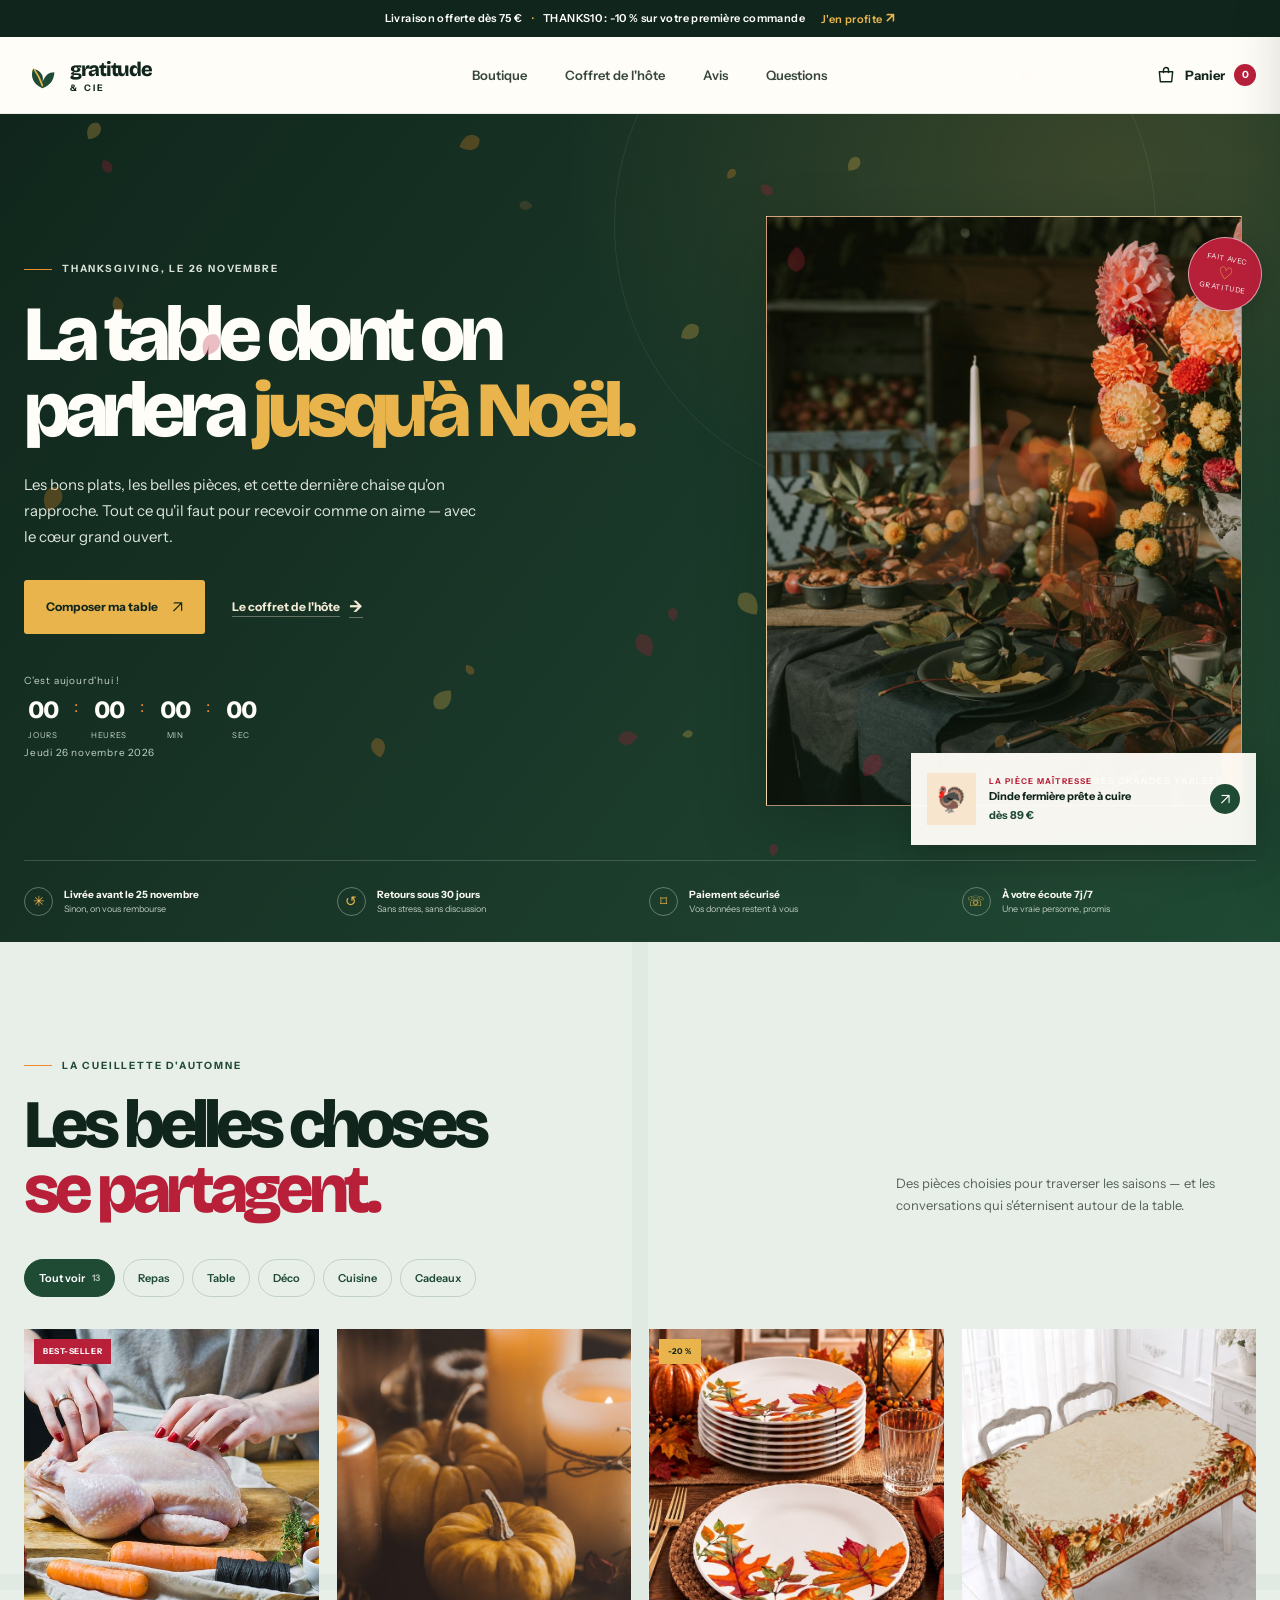
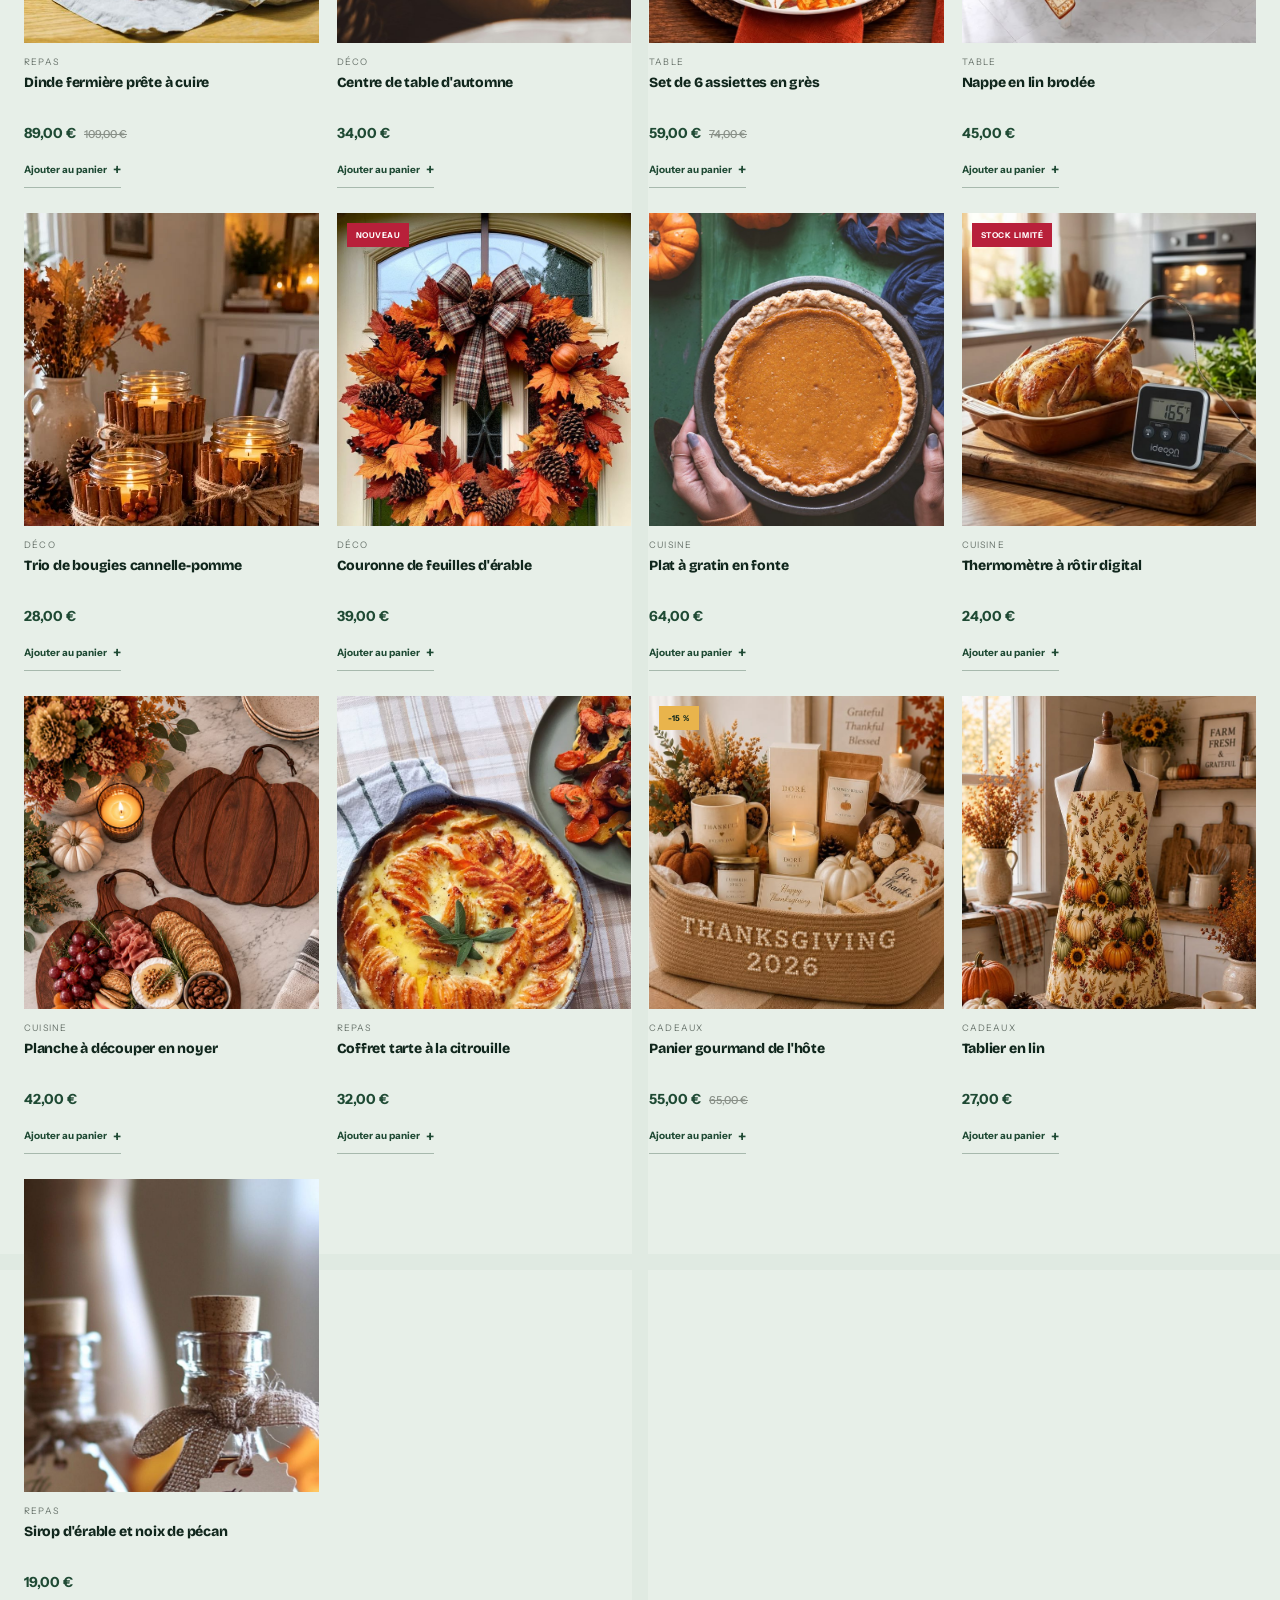
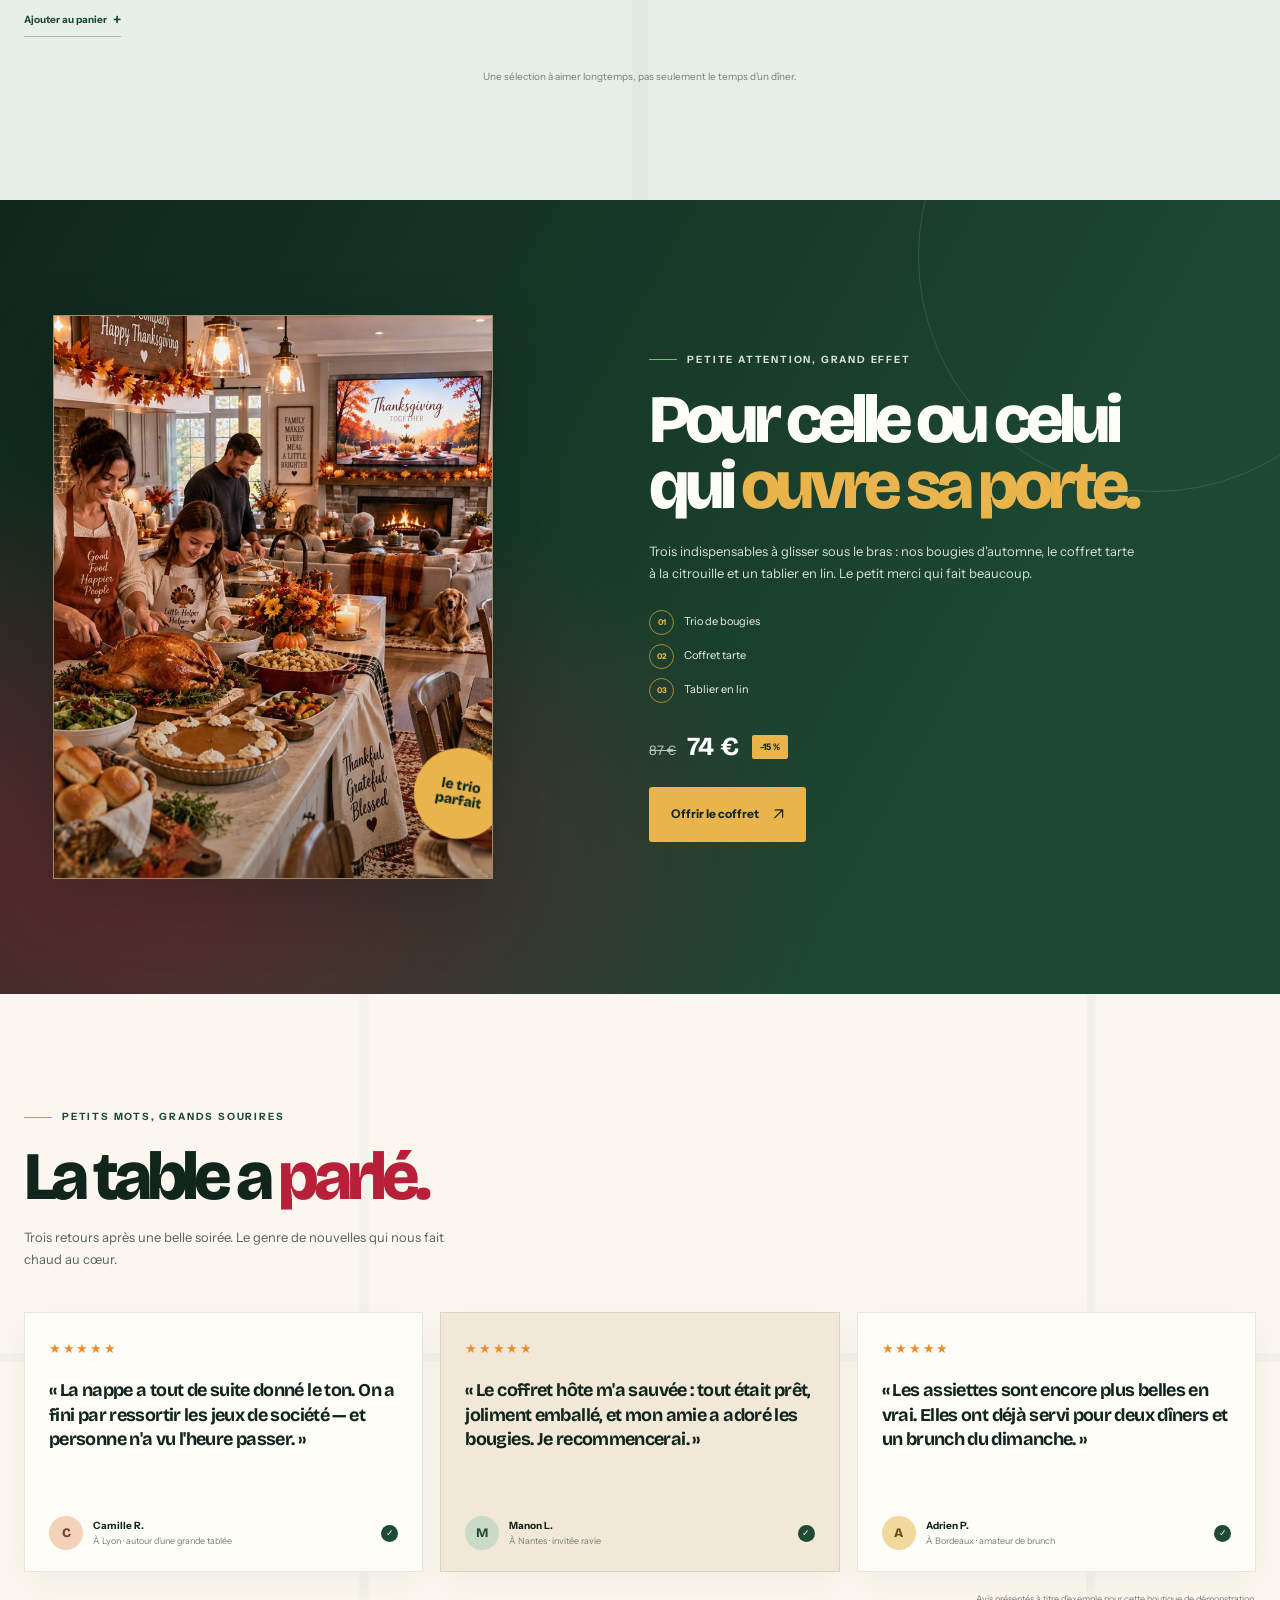
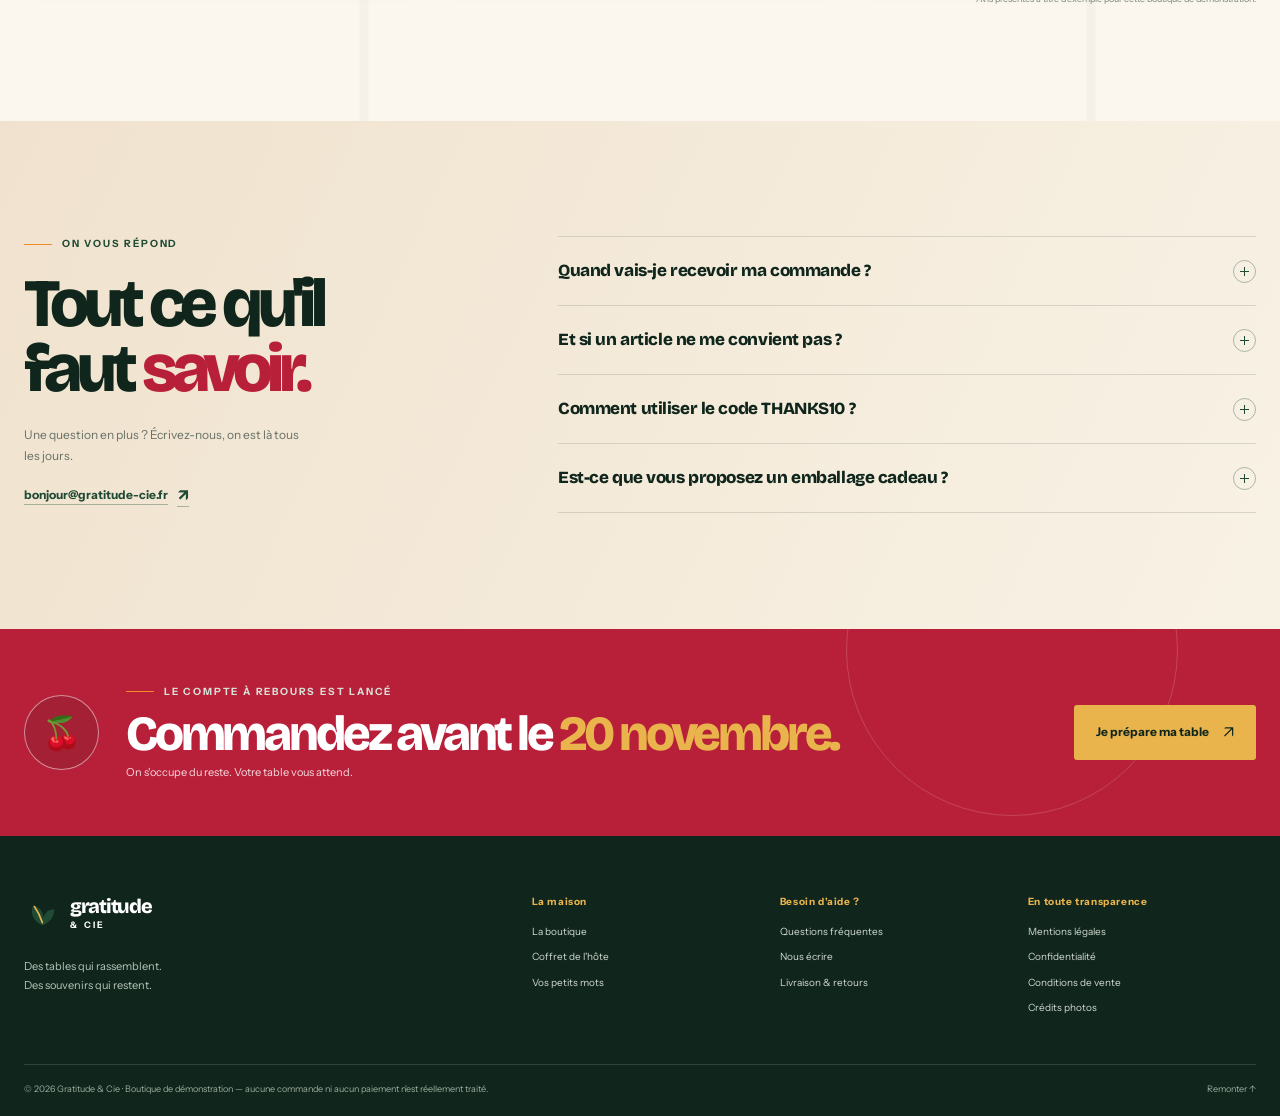
==== commit 84e7d254: "Site Thanksgiving 2 Co-authored-by: Copilot App <223556219+Copilot@users.noreply.github.com>" ====
--- a/index.html
+++ b/index.html
@@ -131,10 +131,8 @@
 
       <section class="host-gift section-pad" id="coffret-hote" aria-labelledby="host-title">
         <div class="page-shell host-inner reveal">
-          <div class="host-art" aria-hidden="true">
-            <div class="host-art-circle"><span>🕯️</span><span>🥧</span><span>🧑‍🍳</span></div>
-            <span class="host-art-spark host-spark-one">✳</span>
-            <span class="host-art-spark host-spark-two">✳</span>
+          <div class="host-art">
+            <img class="host-art-image" src="images/coffret-hote.jpg" alt="Une famille prépare et partage un grand repas de Thanksgiving autour d'une table garnie">
             <span class="host-art-label">le trio<br>parfait</span>
           </div>
           <div class="host-copy">
--- a/css/style.css
+++ b/css/style.css
@@ -134,6 +134,7 @@
 .product-card:nth-child(4n + 3) .product-visual { background: #F0D8CA; }
 .product-card:nth-child(4n) .product-visual { background: #E5DCC1; }
 .product-visual img { width: 100%; height: 100%; object-fit: cover; transition: transform .45s cubic-bezier(.2,.7,.2,1); }
+.product-visual img.product-image--contained { object-fit: contain; }
 .product-card:hover .product-visual img { transform: scale(1.045); }
 .product-emoji { position: absolute; inset: 0; display: grid; place-items: center; font-size: clamp(54px, 8vw, 88px); opacity: 0; transition: transform .3s ease; }
 .product-visual.is-fallback .product-emoji { opacity: 1; }
@@ -152,17 +153,10 @@
 .host-gift { position: relative; overflow: hidden; color: var(--paper); background: radial-gradient(ellipse at 10% 85%, rgba(184,32,58,.45), transparent 43%), linear-gradient(119deg, #10261C, #1D4933 76%); }
 .host-gift::after { position: absolute; top: -180px; right: -110px; width: 470px; height: 470px; border: 1px solid rgba(231,239,232,.13); border-radius: 50%; content: ""; }
 .host-inner { position: relative; z-index: 1; display: grid; grid-template-columns: minmax(280px,.82fr) minmax(0,1fr); align-items: center; gap: clamp(40px,10vw,140px); }
-.host-art { position: relative; display: grid; width: min(100%, 440px); aspect-ratio: 1; place-items: center; justify-self: center; border: 1px solid rgba(231,239,232,.19); border-radius: 50%; background: radial-gradient(circle at 45% 42%, rgba(238,139,43,.27), rgba(238,139,43,.05) 57%, transparent 58%); }
-.host-art::before, .host-art::after { position: absolute; inset: 9%; border: 1px dashed rgba(231,239,232,.23); border-radius: 50%; content: ""; }
-.host-art::after { inset: 19%; border-style: solid; opacity: .35; }
-.host-art-circle { position: relative; z-index: 1; display: flex; align-items: end; justify-content: center; gap: 7px; width: 70%; height: 65%; padding-bottom: 16%; }
-.host-art-circle span { display: grid; width: 31%; height: 45%; place-items: center; border-radius: 48% 48% 11% 11%; background: rgba(255,253,248,.12); font-size: clamp(32px,5vw,58px); }
-.host-art-circle span:nth-child(2) { height: 62%; background: rgba(238,139,43,.24); }
-.host-art-circle span:nth-child(3) { height: 52%; background: rgba(184,32,58,.25); }
-.host-art-spark { position: absolute; color: var(--gold); font-size: 24px; }
-.host-spark-one { top: 19%; left: 14%; }
-.host-spark-two { right: 12%; bottom: 22%; font-size: 18px; }
-.host-art-label { position: absolute; right: -5%; bottom: 12%; display: grid; width: 91px; height: 91px; place-content: center; border-radius: 50%; color: var(--forest-deep); background: var(--gold); font-family: var(--font-display); font-size: 14px; font-weight: 800; line-height: 1.05; text-align: center; transform: rotate(10deg); }
+.host-art { position: relative; width: min(100%, 440px); aspect-ratio: .78; justify-self: center; overflow: hidden; border: 1px solid rgba(231,239,232,.35); background: #7B512D; box-shadow: 0 24px 60px rgba(8,20,13,.28); }
+.host-art::after { position: absolute; inset: 45% 0 0; background: linear-gradient(transparent, rgba(16,38,28,.28)); content: ""; pointer-events: none; }
+.host-art-image { width: 100%; height: 100%; object-fit: cover; object-position: center 52%; }
+.host-art-label { position: absolute; z-index: 1; right: -3%; bottom: 7%; display: grid; width: 91px; height: 91px; place-content: center; border-radius: 50%; color: var(--forest-deep); background: var(--gold); font-family: var(--font-display); font-size: 14px; font-weight: 800; line-height: 1.05; text-align: center; transform: rotate(10deg); }
 .host-copy { max-width: 560px; }
 .host-copy h2 { margin-bottom: 20px; font-size: clamp(45px, 5.3vw, 68px); letter-spacing: -.075em; line-height: .98; }
 .host-copy > p:not(.eyebrow) { max-width: 490px; margin-bottom: 25px; color: #D5E0D7; font-size: 13px; line-height: 1.75; }
